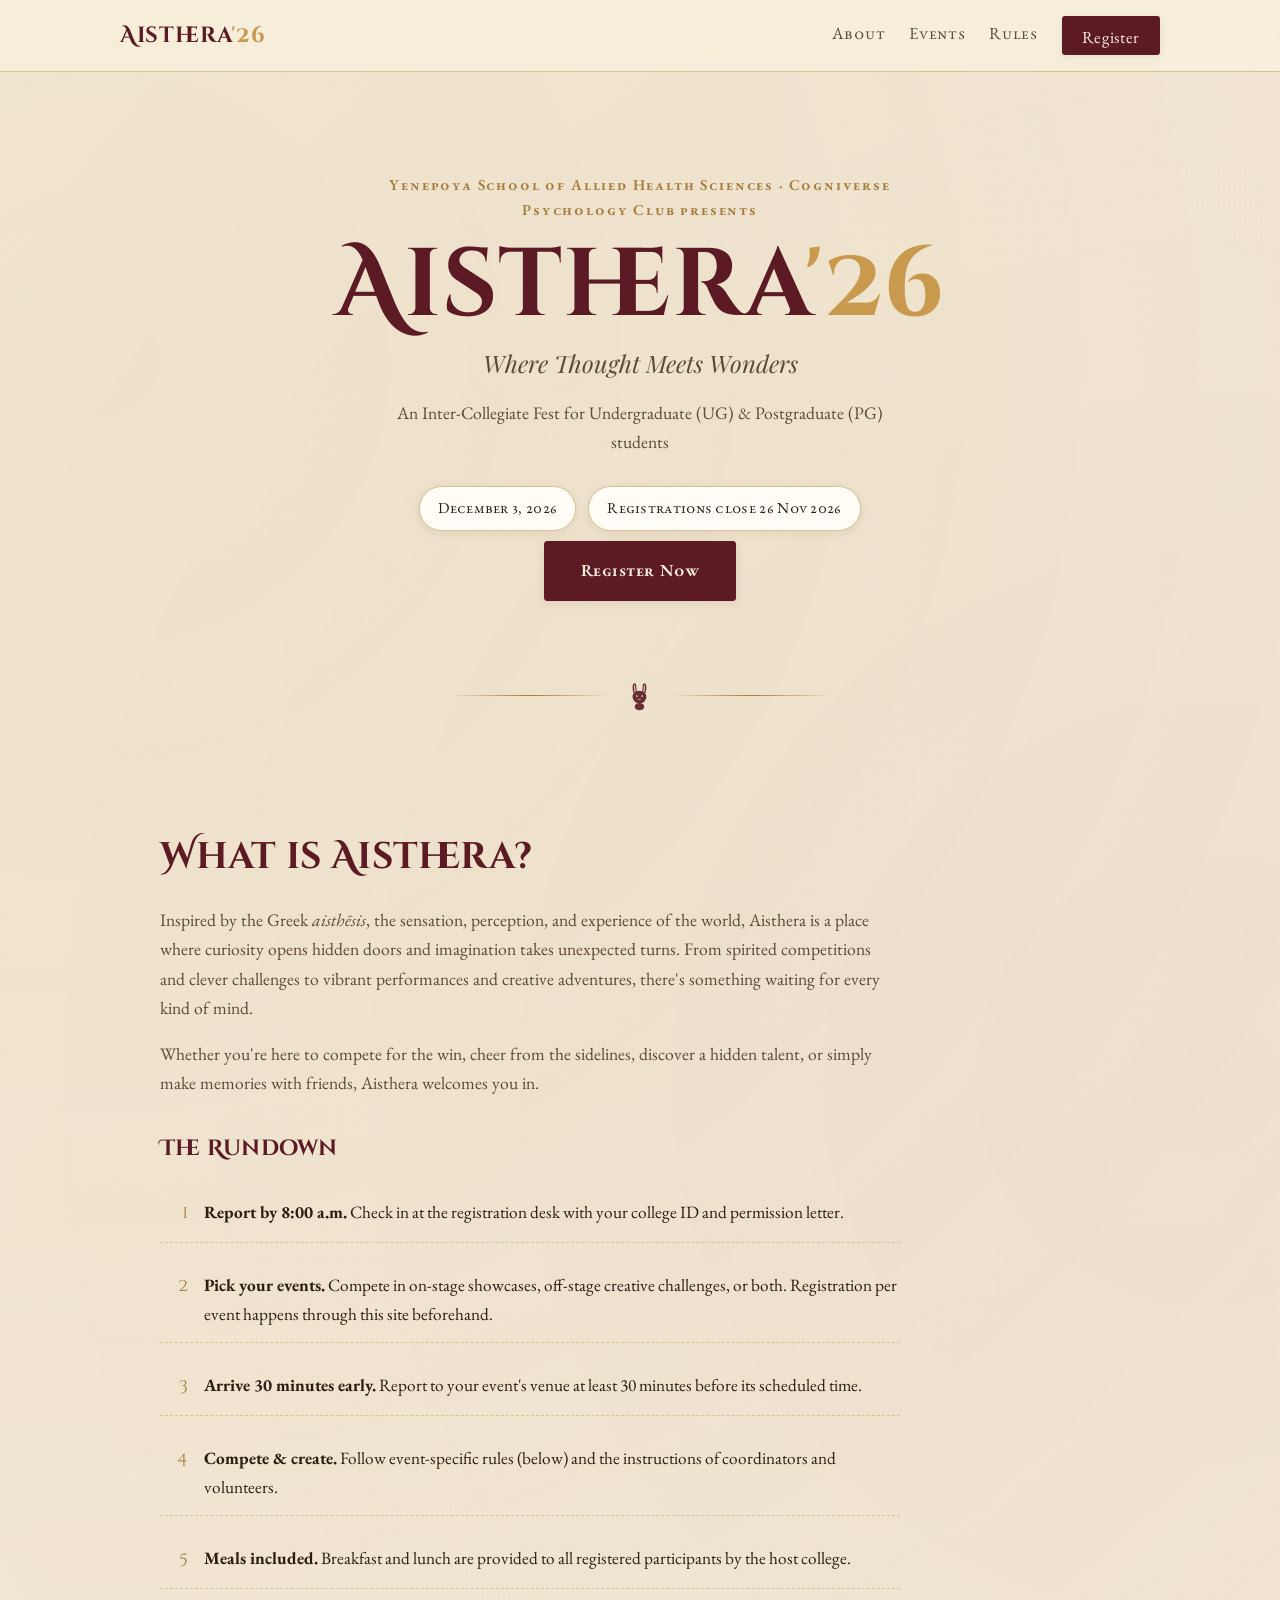
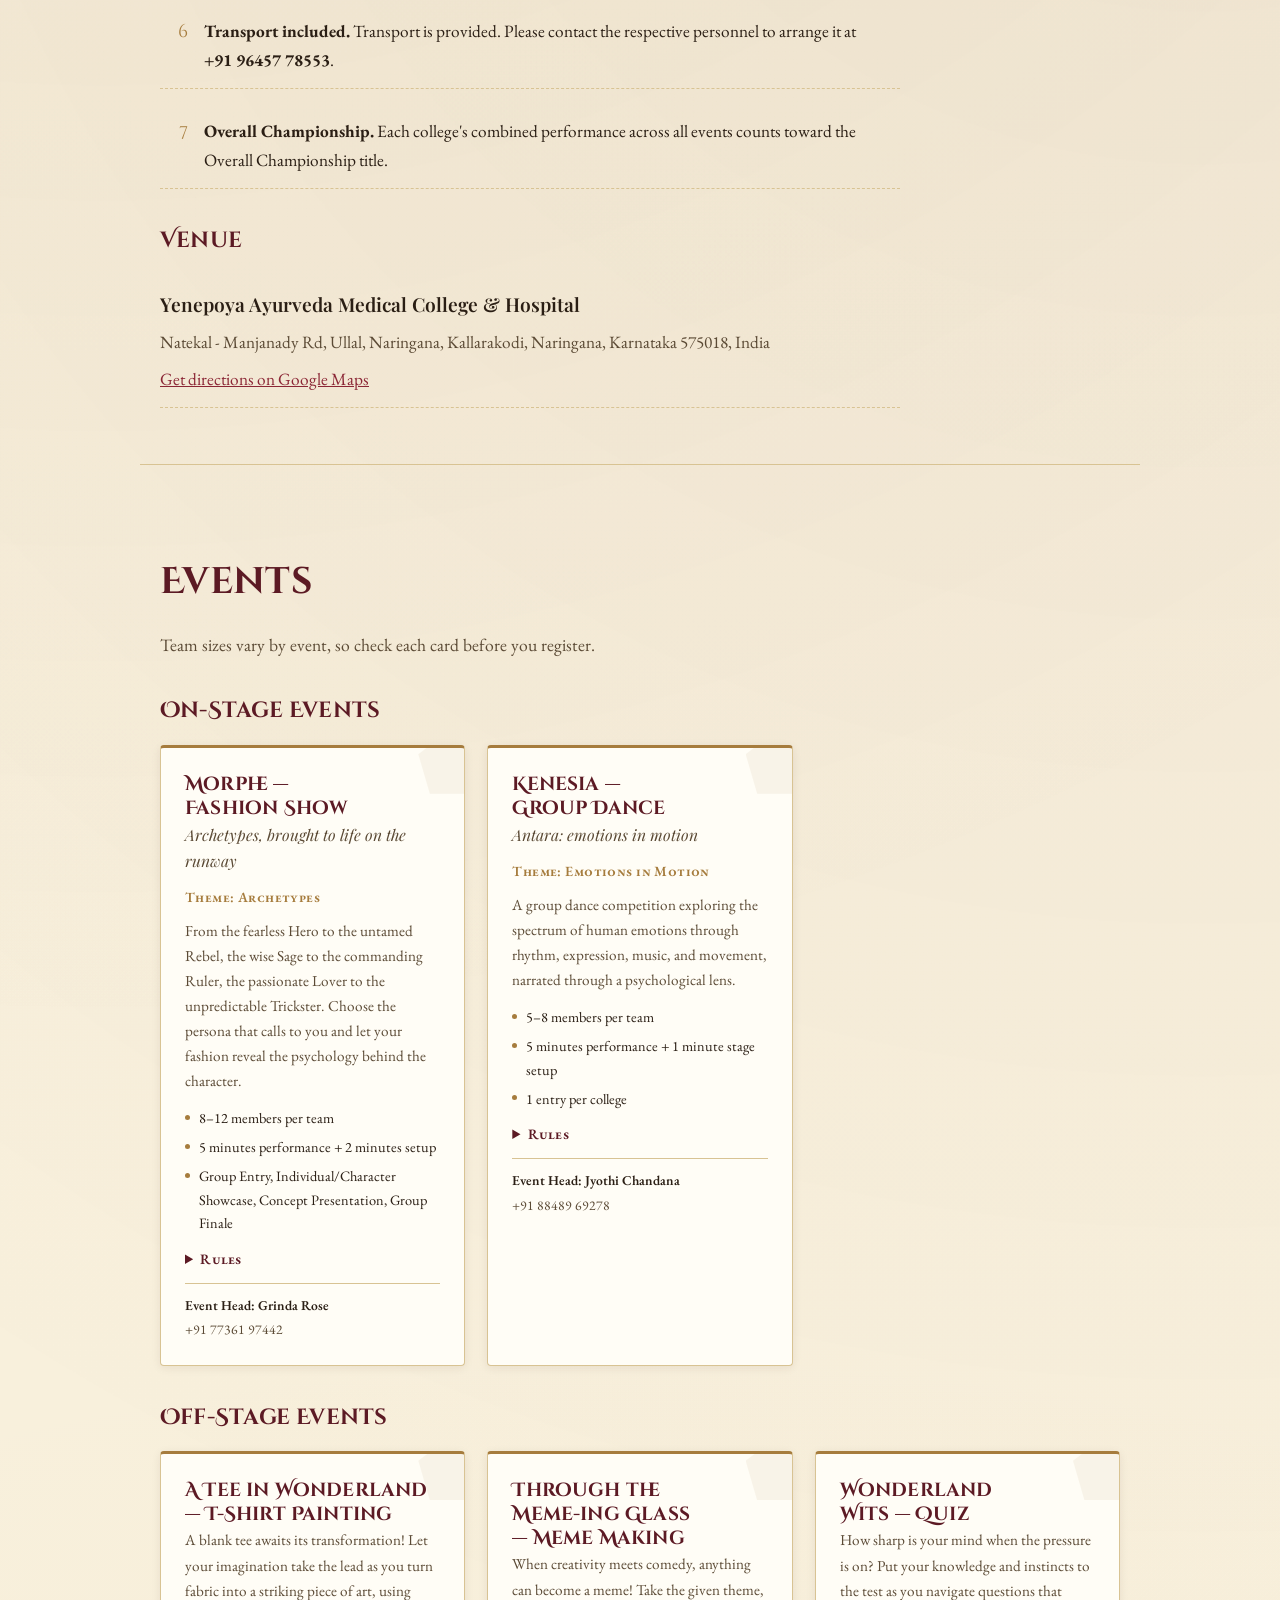
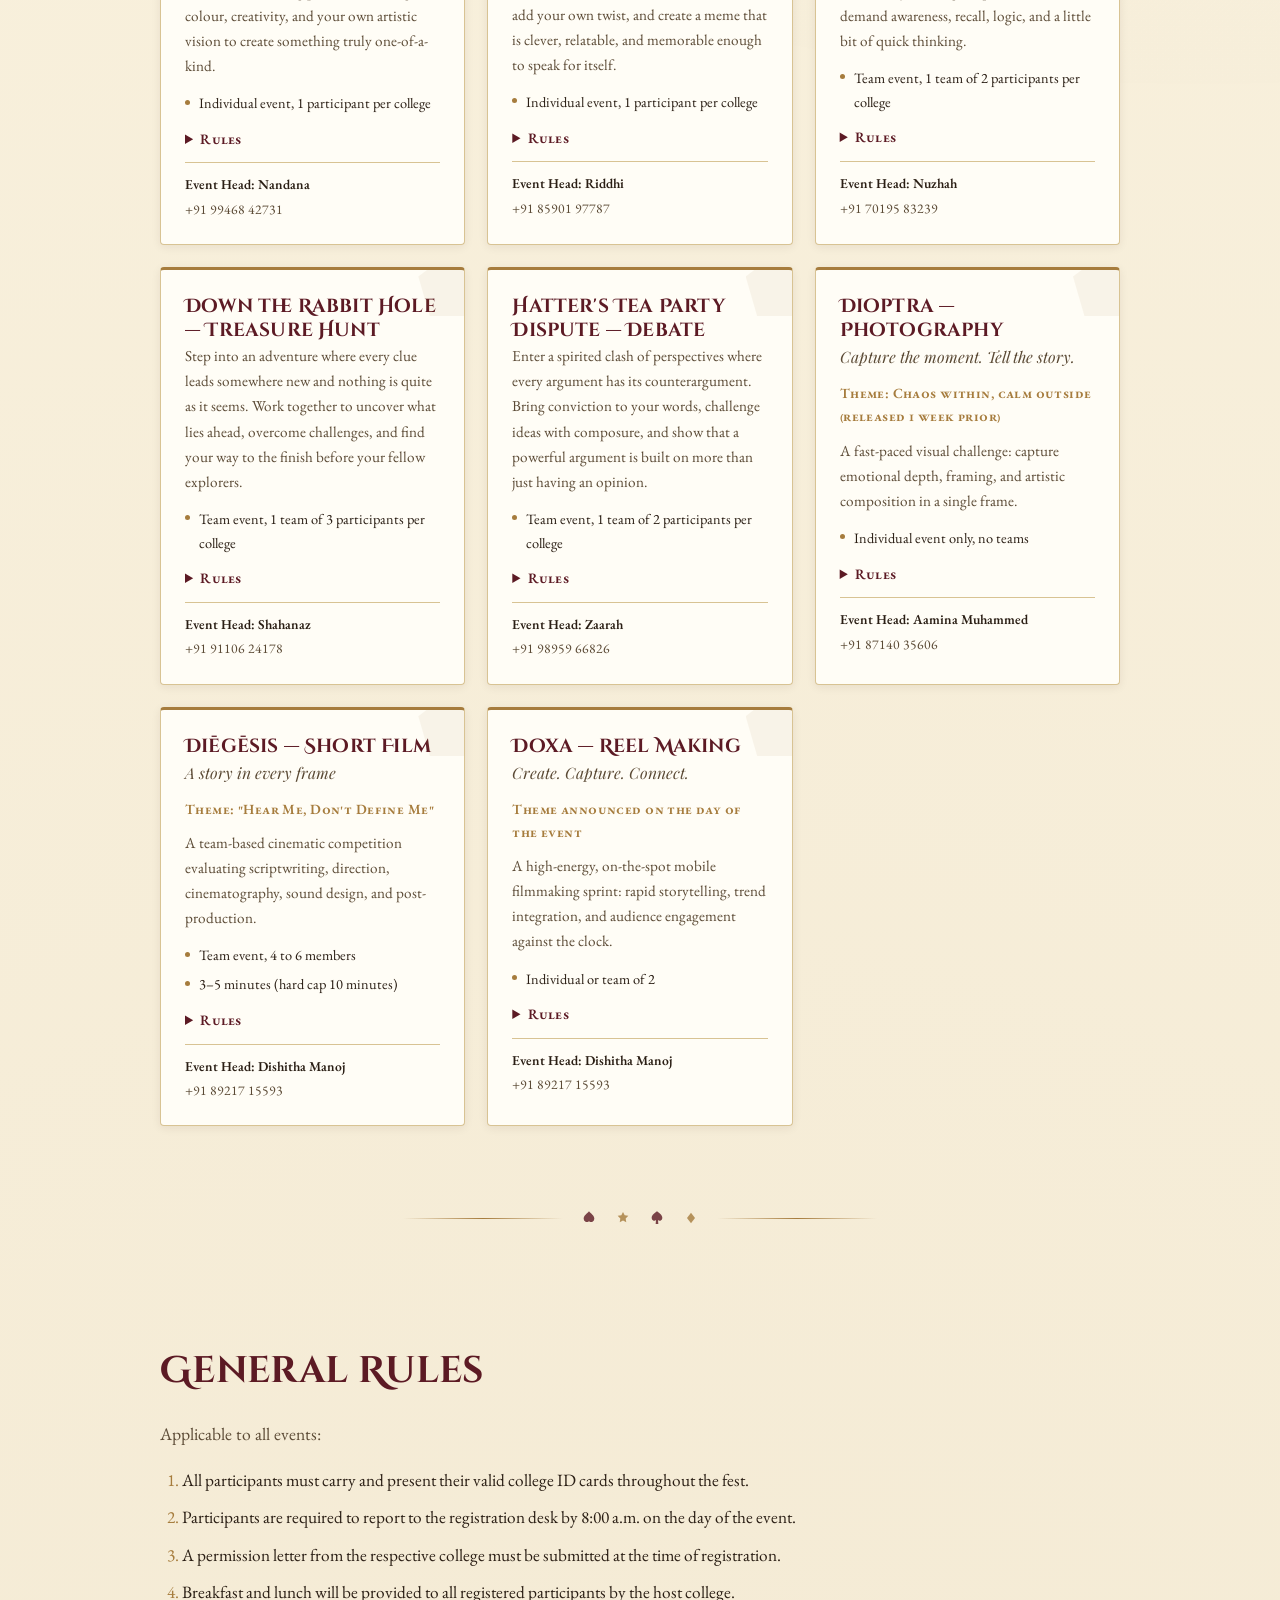
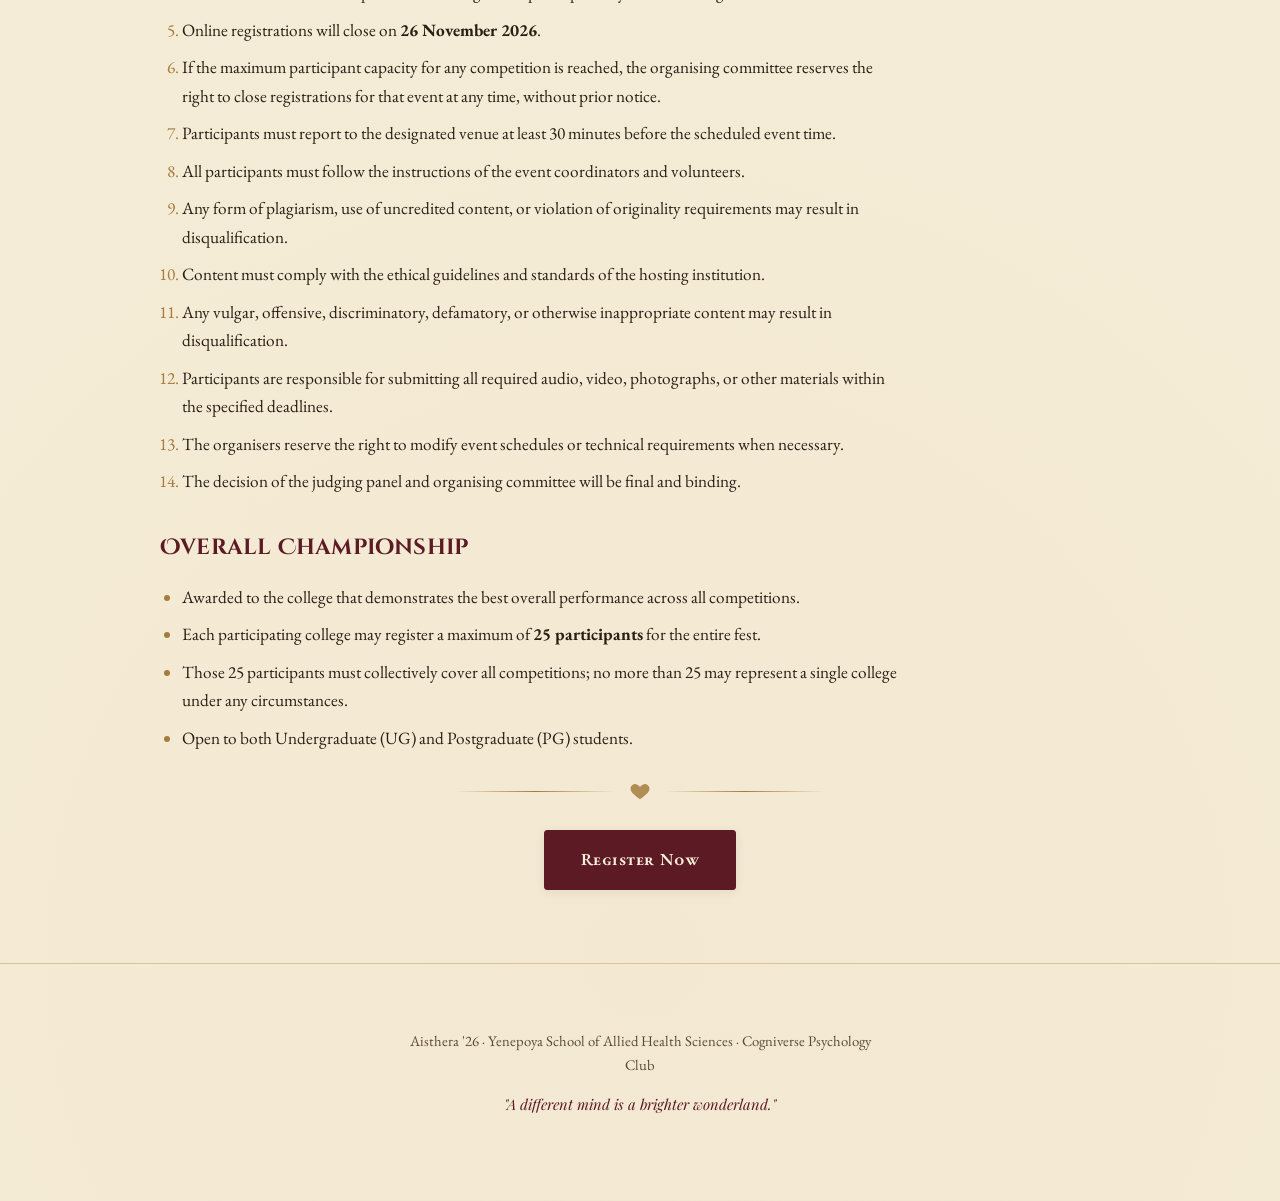
==== index.html @ a9cc46a1 "add venue section" ====
<!DOCTYPE html>
<html lang="en">
<head>
<meta charset="UTF-8" />
<meta name="viewport" content="width=device-width, initial-scale=1.0" />
<title>Aisthera '26 — Fest Guide</title>
<meta name="description" content="Aisthera '26 — Where Thought Meets Wonders. Inter-Collegiate Fest by Yenepoya School of Allied Health Sciences." />
<link rel="preconnect" href="https://fonts.googleapis.com">
<link rel="preconnect" href="https://fonts.gstatic.com" crossorigin>
<link href="https://fonts.googleapis.com/css2?family=Cinzel+Decorative:wght@700;900&family=Playfair+Display:ital,wght@0,600;1,500&family=EB+Garamond:ital,wght@0,400;0,500;0,600;1,400&display=swap" rel="stylesheet">
<link rel="stylesheet" href="style.css" />
</head>
<body>

<header class="site-header">
  <nav class="nav">
    <a class="brand" href="#top">Aisthera<span class="accent">'26</span></a>
    <div class="nav-links">
      <a href="#about">About</a>
      <a href="#events">Events</a>
      <a href="#rules">Rules</a>
      <a href="register.html" class="nav-cta">Register</a>
    </div>
  </nav>
</header>

<main id="top">

  <!-- HERO -->
  <section class="hero">
    <p class="eyebrow">Yenepoya School of Allied Health Sciences · Cogniverse Psychology Club presents</p>
    <h1>Aisthera<span class="accent">'26</span></h1>
    <p class="tagline">Where Thought Meets Wonders</p>
    <p class="hero-sub">An Inter-Collegiate Fest for Undergraduate (UG) &amp; Postgraduate (PG) students</p>
    <div class="hero-meta">
      <div class="meta-pill">December 3, 2026</div>
      <div class="meta-pill">Registrations close 26 Nov 2026</div>
    </div>
    <a href="register.html" class="btn btn-primary">Register Now</a>
  </section>

  <div class="ornament" aria-hidden="true">
    <svg class="rabbit-mark" viewBox="0 0 64 64" fill="none" xmlns="http://www.w3.org/2000/svg">
      <g fill="currentColor">
        <path d="M22 8c-2.5 0-4 3-4 8 0 4 1 9 3 13l2-1c-1.5-4-2-8-2-11 0-4 .5-6 1-6s1 2 1 6c0 4 1 8 2.5 11.5l2-1C26 24 25 19 25 15c0-5-1-7-3-7z"/>
        <path d="M40 8c2.5 0 4 3 4 8 0 4-1 9-3 13l-2-1c1.5-4 2-8 2-11 0-4-.5-6-1-6s-1 2-1 6c0 4-1 8-2.5 11.5l-2-1C36 24 37 19 37 15c0-5 1-7 3-7z"/>
        <ellipse cx="31" cy="34" rx="13" ry="12"/>
        <ellipse cx="31" cy="52" rx="9" ry="7"/>
        <circle cx="26" cy="32" r="1.6" fill="var(--parchment)"/>
        <circle cx="36" cy="32" r="1.6" fill="var(--parchment)"/>
        <path d="M28 38c1 1 4 1 5 0" stroke="var(--parchment)" stroke-width="1.2" fill="none" stroke-linecap="round"/>
      </g>
    </svg>
  </div>

  <!-- ABOUT / WALKTHROUGH -->
  <section id="about" class="section">
    <h2 class="section-title">What is Aisthera?</h2>
    <p class="lead">
      Inspired by the Greek <em>aisthēsis</em>, the sensation, perception, and experience of the world,
      Aisthera is a place where curiosity opens hidden doors and imagination takes unexpected turns.
      From spirited competitions and clever challenges to vibrant performances and creative adventures,
      there's something waiting for every kind of mind.
    </p>
    <p class="lead">
      Whether you're here to compete for the win, cheer from the sidelines, discover a hidden talent, or
      simply make memories with friends, Aisthera welcomes you in.
    </p>

    <h3 class="sub-title">The Rundown</h3>
    <ol class="rundown">
      <li><span><strong>Report by 8:00 a.m.</strong> Check in at the registration desk with your college ID and permission letter.</span></li>
      <li><span><strong>Pick your events.</strong> Compete in on-stage showcases, off-stage creative challenges, or both. Registration per event happens through this site beforehand.</span></li>
      <li><span><strong>Arrive 30 minutes early.</strong> Report to your event's venue at least 30 minutes before its scheduled time.</span></li>
      <li><span><strong>Compete &amp; create.</strong> Follow event-specific rules (below) and the instructions of coordinators and volunteers.</span></li>
      <li><span><strong>Meals included.</strong> Breakfast and lunch are provided to all registered participants by the host college.</span></li>
      <li><span><strong>Transport included.</strong> Transport is provided. Please contact the respective personnel to arrange it at <strong style="white-space: nowrap;">+91 96457 78553</strong>.</span></li>
      <li><span><strong>Overall Championship.</strong> Each college's combined performance across all events counts toward the Overall Championship title.</span></li>
    </ol>

    <h3 class="sub-title">Venue</h3>
    <div class="venue">
      <p class="venue-name">Yenepoya Ayurveda Medical College &amp; Hospital</p>
      <p class="venue-address">Natekal - Manjanady Rd, Ullal, Naringana, Kallarakodi, Naringana, Karnataka 575018, India</p>
      <p class="venue-link"><a href="https://www.google.com/maps/dir//Yenepoya+Ayurveda+Medical+College+%26+Hospital,+Yenepoya+Ayush+Campus,+Natekal+-+Manjanady+Rd,+Ullal,+Naringana,+Kallarakodi,+Naringana,+Karnataka+575018,+India/@25.249595,55.59127,4105m/data=!3m2!1e3!4b1!4m8!4m7!1m0!1m5!1m1!1s0x3ba35f41e46a16d7:0x9a3004b4171663a3!2m2!1d74.9046893!2d12.7776095?entry=ttu&amp;g_ep=EgoyMDI2MTEwMy4wIKXMDSoASAFQAw%3D%3D" target="_blank" rel="noopener">Get directions on Google Maps</a></p>
    </div>
  </section>

  <!-- EVENTS -->
  <section id="events" class="section">
    <h2 class="section-title">Events</h2>
    <p class="lead">Team sizes vary by event, so check each card before you register.</p>

    <h3 class="sub-title">On-Stage Events</h3>
    <div class="event-grid">

      <article class="event-card">
        <h4>Morphe — Fashion Show</h4>
        <p class="event-subtitle">Archetypes, brought to life on the runway</p>
        <p class="event-theme">Theme: Archetypes</p>
        <p class="event-desc">From the fearless Hero to the untamed Rebel, the wise Sage to the commanding Ruler, the passionate Lover to the unpredictable Trickster. Choose the persona that calls to you and let your fashion reveal the psychology behind the character.</p>
        <ul class="event-facts">
          <li>8–12 members per team</li>
          <li>5 minutes performance + 2 minutes setup</li>
          <li>Group Entry, Individual/Character Showcase, Concept Presentation, Group Finale</li>
        </ul>
        <details class="event-rules">
          <summary>Rules</summary>
          <ul>
            <li>Presentation must be based on the theme "Archetypes": psychology, mythology, literature, culture, history, or original ideas.</li>
            <li>The archetype must be clearly portrayed through outfits, makeup, expressions, movements, music, and storytelling; simply wearing an outfit may reduce marks.</li>
            <li>Each team: 8–12 participants; a participant may join only one team.</li>
            <li>Final audio track must be submitted beforehand.</li>
          </ul>
        </details>
        <p class="event-contact">
          <span class="head-name">Event Head: Grinda Rose</span>
          <span class="head-phone">+91 77361 97442</span>
        </p>
      </article>

      <article class="event-card">
        <h4>Kenesia — Group Dance</h4>
        <p class="event-subtitle">Antara: emotions in motion</p>
        <p class="event-theme">Theme: Emotions in Motion</p>
        <p class="event-desc">A group dance competition exploring the spectrum of human emotions through rhythm, expression, music, and movement, narrated through a psychological lens.</p>
        <ul class="event-facts">
          <li>5–8 members per team</li>
          <li>5 minutes performance + 1 minute stage setup</li>
          <li>1 entry per college</li>
        </ul>
        <details class="event-rules">
          <summary>Rules</summary>
          <ul>
            <li>Each college may register only 1 entry.</li>
            <li>Submit the form to the event in-charge a day prior.</li>
            <li>Props allowed; sharp objects, liquids, or derogatory acts are not.</li>
            <li>Obscene/vulgar/offensive music or lyrics is prohibited; indecent exposure or gestures lead to disqualification.</li>
            <li>Backdrops allowed; pre-recorded audio submitted with the form.</li>
            <li>Judged on: theme clarity, team coordination, choreography &amp; creativity, stage presence &amp; formation, costume &amp; visual presentation, overall impact.</li>
            <li>Judges' decision is final; no appeals entertained.</li>
          </ul>
        </details>
        <p class="event-contact">
          <span class="head-name">Event Head: Jyothi Chandana</span>
          <span class="head-phone">+91 88489 69278</span>
        </p>
      </article>

    </div>

    <h3 class="sub-title">Off-Stage Events</h3>
    <div class="event-grid">

      <article class="event-card">
        <h4>A Tee in Wonderland — T-Shirt Painting</h4>
        <p class="event-desc">A blank tee awaits its transformation! Let your imagination take the lead as you turn fabric into a striking piece of art, using colour, creativity, and your own artistic vision to create something truly one-of-a-kind.</p>
        <ul class="event-facts">
          <li>Individual event, 1 participant per college</li>
        </ul>
        <details class="event-rules">
          <summary>Rules</summary>
          <ul>
            <li>The T-shirt will be provided by the host institution.</li>
            <li>Participants must bring their own painting materials: paints, brushes, palettes, water containers, and other supplies.</li>
            <li>The artwork must be original and created by the participant.</li>
            <li>Plagiarised or directly copied designs may result in disqualification.</li>
            <li>Pre-printed designs, stencils, and ready-made artwork are not permitted.</li>
            <li>The decision of the judges and event organisers shall be final and binding.</li>
          </ul>
        </details>
        <p class="event-contact">
          <span class="head-name">Event Head: Nandana</span>
          <span class="head-phone">+91 99468 42731</span>
        </p>
      </article>

      <article class="event-card">
        <h4>Through the Meme-ing Glass — Meme Making</h4>
        <p class="event-desc">When creativity meets comedy, anything can become a meme! Take the given theme, add your own twist, and create a meme that is clever, relatable, and memorable enough to speak for itself.</p>
        <ul class="event-facts">
          <li>Individual event, 1 participant per college</li>
        </ul>
        <details class="event-rules">
          <summary>Rules</summary>
          <ul>
            <li>Theme announced two days prior to the fest.</li>
            <li>Participants must create and submit their meme on the same day.</li>
            <li>The meme must clearly relate to the given theme, and must be original.</li>
            <li>Permitted digital editing/design applications may be used.</li>
            <li>AI tools or AI-generated content are strictly prohibited; AI detection tools will verify originality.</li>
            <li>Copied or substantially reproduced memes are not allowed.</li>
            <li>Offensive, discriminatory, or inappropriate content is prohibited.</li>
            <li>Submit in JPG or PNG format.</li>
            <li>The decision of the judges and event organisers shall be final and binding.</li>
          </ul>
        </details>
        <p class="event-contact">
          <span class="head-name">Event Head: Riddhi</span>
          <span class="head-phone">+91 85901 97787</span>
        </p>
      </article>

      <article class="event-card">
        <h4>Wonderland Wits — Quiz</h4>
        <p class="event-desc">How sharp is your mind when the pressure is on? Put your knowledge and instincts to the test as you navigate questions that demand awareness, recall, logic, and a little bit of quick thinking.</p>
        <ul class="event-facts">
          <li>Team event, 1 team of 2 participants per college</li>
        </ul>
        <details class="event-rules">
          <summary>Rules</summary>
          <ul>
            <li>Mobile phones, smartwatches, and external devices are strictly prohibited.</li>
            <li>Any form of misconduct may lead to immediate disqualification.</li>
            <li>Participants must follow the instructions given by the organisers throughout the competition.</li>
            <li>The decision of the judges and event organisers shall be final and binding.</li>
          </ul>
        </details>
        <p class="event-contact">
          <span class="head-name">Event Head: Nuzhah</span>
          <span class="head-phone">+91 70195 83239</span>
        </p>
      </article>

      <article class="event-card">
        <h4>Down the Rabbit Hole — Treasure Hunt</h4>
        <p class="event-desc">Step into an adventure where every clue leads somewhere new and nothing is quite as it seems. Work together to uncover what lies ahead, overcome challenges, and find your way to the finish before your fellow explorers.</p>
        <ul class="event-facts">
          <li>Team event, 1 team of 3 participants per college</li>
        </ul>
        <details class="event-rules">
          <summary>Rules</summary>
          <ul>
            <li>All three team members must remain together throughout the event.</li>
            <li>Teams must follow the instructions provided by the organisers.</li>
            <li>Teams must not tamper with, hide, exchange, or damage materials assigned to other teams.</li>
            <li>Mobile phones, internet searches, AI tools, external websites, or outside assistance are prohibited unless specifically permitted by the organisers.</li>
            <li>Participants must follow all safety instructions given by the organisers.</li>
            <li>The organisers' decision regarding the event and any applicable penalties will be final.</li>
          </ul>
        </details>
        <p class="event-contact">
          <span class="head-name">Event Head: Shahanaz</span>
          <span class="head-phone">+91 91106 24178</span>
        </p>
      </article>

      <article class="event-card">
        <h4>Hatter's Tea Party Dispute — Debate</h4>
        <p class="event-desc">Enter a spirited clash of perspectives where every argument has its counterargument. Bring conviction to your words, challenge ideas with composure, and show that a powerful argument is built on more than just having an opinion.</p>
        <ul class="event-facts">
          <li>Team event, 1 team of 2 participants per college</li>
        </ul>
        <details class="event-rules">
          <summary>Rules</summary>
          <ul>
            <li>Participants must maintain proper decorum and discipline throughout the event.</li>
            <li>Foul, offensive, or rude language is not permitted.</li>
            <li>Participants must state factual information and follow the allotted speaking time.</li>
            <li>Participants must not interrupt other speakers.</li>
            <li>The decision of the judges and event organisers shall be final and binding.</li>
          </ul>
        </details>
        <p class="event-contact">
          <span class="head-name">Event Head: Zaarah</span>
          <span class="head-phone">+91 98959 66826</span>
        </p>
      </article>

      <article class="event-card">
        <h4>Dioptra — Photography</h4>
        <p class="event-subtitle">Capture the moment. Tell the story.</p>
        <p class="event-theme">Theme: Chaos within, calm outside (released 1 week prior)</p>
        <p class="event-desc">A fast-paced visual challenge: capture emotional depth, framing, and artistic composition in a single frame.</p>
        <ul class="event-facts">
          <li>Individual event only, no teams</li>
        </ul>
        <details class="event-rules">
          <summary>Rules</summary>
          <ul>
            <li>Strictly individual; no team or group submissions.</li>
            <li>Submissions must be JPEG/JPG, high minimum resolution.</li>
            <li>DSLR/mirrorless or smartphone allowed; drones and detached mobile lenses are strictly prohibited.</li>
            <li>Only basic enhancements (brightness, contrast, minor color grading) permitted; heavy manipulation, cloning, filter layers, borders, or AI-generated elements cause immediate disqualification.</li>
            <li>Content must align with the institution's ethical code: no vulgarity, religious bias, political targeting, or unauthorized public photography.</li>
            <li>No watermarks, logos, or identifying information on the image.</li>
          </ul>
        </details>
        <p class="event-contact">
          <span class="head-name">Event Head: Aamina Muhammed</span>
          <span class="head-phone">+91 87140 35606</span>
        </p>
      </article>

      <article class="event-card">
        <h4>Diēgēsis — Short Film</h4>
        <p class="event-subtitle">A story in every frame</p>
        <p class="event-theme">Theme: "Hear Me, Don't Define Me"</p>
        <p class="event-desc">A team-based cinematic competition evaluating scriptwriting, direction, cinematography, sound design, and post-production.</p>
        <ul class="event-facts">
          <li>Team event, 4 to 6 members</li>
          <li>3–5 minutes (hard cap 10 minutes)</li>
        </ul>
        <details class="event-rules">
          <summary>Rules</summary>
          <ul>
            <li>Script, cinematography, and editing must be completely original; copyrighted stock footage or uncredited clips result in immediate disqualification.</li>
            <li>Runtime: 3–5 minutes (strict cap of 10 minutes).</li>
            <li>Deliver in MP4 or MOV format.</li>
            <li>Horizontal cinematic format (16:9), minimum 1080p.</li>
            <li>Regional-language films require English subtitles.</li>
            <li>Smartphones, DSLRs, or mirrorless setups allowed.</li>
            <li>Must align with the hosting institution's ethical codes: no vulgarity, political targeting, defamation, or controversial religious themes.</li>
          </ul>
        </details>
        <p class="event-contact">
          <span class="head-name">Event Head: Dishitha Manoj</span>
          <span class="head-phone">+91 89217 15593</span>
        </p>
      </article>

      <article class="event-card">
        <h4>Doxa — Reel Making</h4>
        <p class="event-subtitle">Create. Capture. Connect.</p>
        <p class="event-theme">Theme announced on the day of the event</p>
        <p class="event-desc">A high-energy, on-the-spot mobile filmmaking sprint: rapid storytelling, trend integration, and audience engagement against the clock.</p>
        <ul class="event-facts">
          <li>Individual or team of 2</li>
        </ul>
        <details class="event-rules">
          <summary>Rules</summary>
          <ul>
            <li>Open to individuals or teams of 2.</li>
            <li>Video length: 30–90 seconds max.</li>
            <li>Submit in MP4 format, vertical (9:16 aspect ratio).</li>
            <li>Must be created and edited within the designated time limit and campus boundaries set by organisers.</li>
            <li>No vulgarity, religious focus, or controversial content.</li>
            <li>All footage and editing must be original; plagiarism or uncredited pre-existing clips result in immediate disqualification.</li>
          </ul>
        </details>
        <p class="event-contact">
          <span class="head-name">Event Head: Dishitha Manoj</span>
          <span class="head-phone">+91 89217 15593</span>
        </p>
      </article>

    </div>
  </section>

  <div class="ornament suits" aria-hidden="true">
    <svg viewBox="0 0 24 24" fill="currentColor"><path d="M12 2c-3 4-8 6-8 11a5 5 0 0 0 8 4 5 5 0 0 0 8-4c0-5-5-7-8-11z"/></svg>
    <svg viewBox="0 0 24 24" fill="currentColor"><path d="M12 3l2.5 5 5.5.8-4 3.9.9 5.5-4.9-2.6-4.9 2.6.9-5.5-4-3.9 5.5-.8z"/></svg>
    <svg viewBox="0 0 24 24" fill="currentColor"><path d="M12 2c4 3 8 5.5 8 10a4 4 0 0 1-6.5 3.1L14 21h-4l.5-5.9A4 4 0 0 1 4 12c0-4.5 4-7 8-10z"/></svg>
    <svg viewBox="0 0 24 24" fill="currentColor"><path d="M12 4l6 8-6 8-6-8z"/></svg>
  </div>

  <!-- GENERAL RULES -->
  <section id="rules" class="section">
    <h2 class="section-title">General Rules</h2>
    <p class="lead">Applicable to all events:</p>
    <ol class="rules-list">
      <li>All participants must carry and present their valid college ID cards throughout the fest.</li>
      <li>Participants are required to report to the registration desk by 8:00 a.m. on the day of the event.</li>
      <li>A permission letter from the respective college must be submitted at the time of registration.</li>
      <li>Breakfast and lunch will be provided to all registered participants by the host college.</li>
      <li>Online registrations will close on <strong>26 November 2026</strong>.</li>
      <li>If the maximum participant capacity for any competition is reached, the organising committee reserves the right to close registrations for that event at any time, without prior notice.</li>
      <li>Participants must report to the designated venue at least 30 minutes before the scheduled event time.</li>
      <li>All participants must follow the instructions of the event coordinators and volunteers.</li>
      <li>Any form of plagiarism, use of uncredited content, or violation of originality requirements may result in disqualification.</li>
      <li>Content must comply with the ethical guidelines and standards of the hosting institution.</li>
      <li>Any vulgar, offensive, discriminatory, defamatory, or otherwise inappropriate content may result in disqualification.</li>
      <li>Participants are responsible for submitting all required audio, video, photographs, or other materials within the specified deadlines.</li>
      <li>The organisers reserve the right to modify event schedules or technical requirements when necessary.</li>
      <li>The decision of the judging panel and organising committee will be final and binding.</li>
    </ol>

    <h3 class="sub-title">Overall Championship</h3>
    <ul class="rules-list">
      <li>Awarded to the college that demonstrates the best overall performance across all competitions.</li>
      <li>Each participating college may register a maximum of <strong>25 participants</strong> for the entire fest.</li>
      <li>Those 25 participants must collectively cover all competitions; no more than 25 may represent a single college under any circumstances.</li>
      <li>Open to both Undergraduate (UG) and Postgraduate (PG) students.</li>
    </ul>

    <div class="ornament" aria-hidden="true">
      <svg viewBox="0 0 24 24" fill="currentColor"><path d="M12 21s-6.7-4.35-9.4-8.4C.8 9.7 1.6 6 4.7 4.8 7 3.9 9.3 4.9 12 7.6c2.7-2.7 5-3.7 7.3-2.8 3.1 1.2 3.9 4.9 2.1 7.8C18.7 16.65 12 21 12 21z"/></svg>
    </div>

    <p style="text-align:center;">
      <a href="register.html" class="btn btn-primary">Register Now</a>
    </p>
  </section>

</main>

<footer class="site-footer">
  <p>Aisthera '26 · Yenepoya School of Allied Health Sciences · Cogniverse Psychology Club</p>
  <p class="footer-quote">"A different mind is a brighter wonderland."</p>
</footer>

</body>
</html>
---- style.css ----
/* ============================================
   AISTHERA '26 — Wonderland design tokens
   ============================================ */
:root {
  --parchment: #f8f0dc;
  --parchment-deep: #efe2bd;
  --parchment-line: #d8c393;
  --ink: #2a1e14;
  --ink-soft: #5b4a35;
  --maroon: #5c1a24;
  --maroon-bright: #8b2635;
  --gold: #a67c3d;
  --gold-bright: #c99a4e;
  --card-bg: #fffdf6;
  --shadow: 0 6px 24px rgba(46, 22, 12, 0.14);
  --shadow-soft: 0 2px 10px rgba(46, 22, 12, 0.08);
  color-scheme: light;
}

@media (prefers-color-scheme: dark) {
  :root:not([data-theme="light"]) {
    --parchment: #191008;
    --parchment-deep: #120c07;
    --parchment-line: #4a3620;
    --ink: #ecdfc7;
    --ink-soft: #b8a480;
    --maroon: #d68d97;
    --maroon-bright: #e8a3ac;
    --gold: #c99a4e;
    --gold-bright: #e0b569;
    --card-bg: #241a10;
    --shadow: 0 6px 24px rgba(0, 0, 0, 0.5);
    --shadow-soft: 0 2px 10px rgba(0, 0, 0, 0.35);
    color-scheme: dark;
  }
}
:root[data-theme="dark"] {
  --parchment: #191008;
  --parchment-deep: #120c07;
  --parchment-line: #4a3620;
  --ink: #ecdfc7;
  --ink-soft: #b8a480;
  --maroon: #d68d97;
  --maroon-bright: #e8a3ac;
  --gold: #c99a4e;
  --gold-bright: #e0b569;
  --card-bg: #241a10;
  --shadow: 0 6px 24px rgba(0, 0, 0, 0.5);
  --shadow-soft: 0 2px 10px rgba(0, 0, 0, 0.35);
  color-scheme: dark;
}

* { box-sizing: border-box; }

html, body {
  margin: 0;
  background: var(--parchment);
  width: 100%;
  overflow-x: hidden;
}

body {
  color: var(--ink);
  font-family: 'EB Garamond', Georgia, 'Times New Roman', serif;
  font-size: 1.08rem;
  line-height: 1.65;
  background-image:
    radial-gradient(circle at 8% 6%, rgba(166, 124, 61, 0.08), transparent 40%),
    radial-gradient(circle at 94% 18%, rgba(92, 26, 36, 0.06), transparent 45%),
    radial-gradient(circle at 50% 96%, rgba(166, 124, 61, 0.06), transparent 50%);
  display: flex;
  flex-direction: column;
  align-items: stretch;
}

main {
  width: 100%;
}

h1, h2, h3, h4, h5, .brand, .display {
  font-family: 'Cinzel Decorative', 'Playfair Display', Georgia, serif;
  font-weight: 700;
  text-wrap: balance;
  color: var(--maroon);
  letter-spacing: 0.01em;
}

a { color: var(--maroon-bright); }
a:focus-visible, button:focus-visible, input:focus-visible, select:focus-visible {
  outline: 2px solid var(--gold-bright);
  outline-offset: 2px;
}

/* Constrain line length only for centered prose blocks (hero, section
   leads, footer); a bare max-width with no margin:auto shrinks a <p> to
   that width but leaves it pinned to the left edge instead of centering,
   which was the site-wide "everything is stuck on the left" bug. */
.hero p,
.register-hero p,
.site-footer p {
  max-width: 66ch;
  margin-inline: auto;
}
.lead {
  max-width: 66ch;
}

/* ---------- ornamental divider (replaces emoji separators) ---------- */
.ornament {
  display: flex;
  align-items: center;
  justify-content: center;
  gap: 14px;
  margin: 28px 0;
  color: var(--gold);
  user-select: none;
}
.ornament::before,
.ornament::after {
  content: "";
  height: 1px;
  flex: 1;
  max-width: 160px;
  background: linear-gradient(90deg, transparent, var(--gold), transparent);
}
.ornament svg { width: 22px; height: 22px; opacity: 0.85; flex-shrink: 0; }
.ornament .rabbit-mark { width: 34px; height: 34px; color: var(--maroon); opacity: 0.9; }
.ornament.suits { gap: 18px; }
.ornament.suits svg { width: 16px; height: 16px; color: var(--maroon); opacity: 0.8; }
.ornament.suits svg:nth-child(2n) { color: var(--gold); }

/* ---------- header / nav ---------- */
.site-header {
  position: sticky;
  top: env(safe-area-inset-top, 0px);
  z-index: 20;
  background: color-mix(in srgb, var(--parchment) 88%, transparent);
  backdrop-filter: blur(10px);
  border-bottom: 1px solid var(--parchment-line);
}
.nav {
  max-width: 1080px;
  margin: 0 auto;
  padding: 16px 20px;
  display: flex;
  align-items: center;
  justify-content: space-between;
  gap: 16px;
  flex-wrap: wrap;
}
.brand {
  font-size: 1.4rem;
  text-decoration: none;
  color: var(--maroon);
  letter-spacing: 0.03em;
}
.brand .accent { color: var(--gold-bright); }
.nav-links {
  display: flex;
  gap: 24px;
  align-items: center;
  flex-wrap: wrap;
}
.nav-links a {
  text-decoration: none;
  color: var(--ink-soft);
  font-family: 'EB Garamond', serif;
  font-size: 1.05rem;
  font-variant: small-caps;
  letter-spacing: 0.04em;
  border-bottom: 1px solid transparent;
  padding-bottom: 2px;
}
.nav-links a:hover, .nav-links a.active { color: var(--maroon); border-color: var(--gold); }
.nav-cta {
  background: var(--maroon);
  color: var(--parchment) !important;
  padding: 8px 20px;
  border-radius: 3px;
  font-variant: normal !important;
  box-shadow: var(--shadow-soft);
}
.nav-cta:hover { background: var(--maroon-bright); }

/* ---------- hero ---------- */
.hero {
  text-align: center;
  padding: 86px 20px 50px;
  max-width: 820px;
  margin: 0 auto;
}
.eyebrow {
  font-variant: small-caps;
  letter-spacing: 0.12em;
  font-size: 0.95rem;
  color: var(--gold);
  font-weight: 600;
}
.hero h1 {
  font-size: clamp(3.2rem, 11vw, 6rem);
  margin: 14px 0 0;
  line-height: 1;
}
.hero h1 .accent { color: var(--gold-bright); }
.tagline {
  font-family: 'Playfair Display', serif;
  font-style: italic;
  font-size: 1.5rem;
  color: var(--ink-soft);
  margin: 10px 0 0;
}
.hero-sub {
  margin-top: 14px;
  color: var(--ink-soft);
  font-size: 1.1rem;
}
.hero-meta {
  display: flex;
  flex-wrap: wrap;
  gap: 12px;
  justify-content: center;
  margin: 30px 0 10px;
}
.meta-pill {
  background: var(--card-bg);
  border: 1px solid var(--parchment-line);
  padding: 9px 18px;
  border-radius: 999px;
  font-size: 0.95rem;
  box-shadow: var(--shadow-soft);
  font-variant: small-caps;
  letter-spacing: 0.02em;
}

.btn {
  display: inline-block;
  padding: 15px 36px;
  border-radius: 3px;
  font-weight: 600;
  text-decoration: none;
  border: 1.5px solid var(--maroon);
  cursor: pointer;
  font-size: 1.05rem;
  font-family: 'EB Garamond', serif;
  font-variant: small-caps;
  letter-spacing: 0.03em;
  background: transparent;
}
.btn-primary {
  background: var(--maroon);
  color: var(--parchment);
  box-shadow: var(--shadow-soft);
  transition: transform 0.15s ease, background 0.15s ease;
}
.btn-primary:hover { background: var(--maroon-bright); border-color: var(--maroon-bright); transform: translateY(-1px); }
.btn-primary:disabled { opacity: 0.6; cursor: not-allowed; transform: none; }
.btn-ghost {
  color: var(--maroon);
  background: transparent;
}
.btn-ghost:hover { background: var(--parchment-deep); }

/* ---------- sections ---------- */
.section {
  max-width: 1000px;
  margin: 0 auto;
  padding: 56px 20px;
}
.section + .section { border-top: 1px solid var(--parchment-line); }
.section-title {
  font-size: 2.3rem;
  margin-bottom: 6px;
}
.section-kicker {
  font-variant: small-caps;
  letter-spacing: 0.1em;
  color: var(--gold);
  font-size: 0.95rem;
  margin: 0 0 6px;
}
.sub-title {
  font-size: 1.35rem;
  margin: 34px 0 16px;
}
.lead {
  color: var(--ink-soft);
  max-width: 720px;
  font-size: 1.1rem;
}

/* ---------- rundown ---------- */
.rundown {
  padding-left: 0;
  list-style: none;
  display: grid;
  gap: 14px;
  max-width: 740px;
  counter-reset: rundown;
}
.rundown li {
  counter-increment: rundown;
  display: flex;
  gap: 16px;
  align-items: baseline;
  padding: 14px 0;
  border-bottom: 1px dashed var(--parchment-line);
}
.rundown li::before {
  content: counter(rundown);
  font-family: 'Cinzel Decorative', serif;
  color: var(--gold);
  font-size: 1.1rem;
  min-width: 1.6em;
  text-align: right;
  flex-shrink: 0;
}

/* ---------- event cards ---------- */
.event-grid {
  display: grid;
  grid-template-columns: repeat(auto-fill, minmax(300px, 1fr));
  gap: 22px;
  margin-top: 10px;
}
.event-card {
  background: var(--card-bg);
  border: 1px solid var(--parchment-line);
  border-radius: 4px;
  padding: 24px;
  box-shadow: var(--shadow-soft);
  position: relative;
  border-top: 3px solid var(--gold);
  overflow: hidden;
}
.event-card::after {
  content: "";
  position: absolute;
  top: -18px;
  right: -18px;
  width: 64px;
  height: 64px;
  background: var(--gold);
  opacity: 0.08;
  clip-path: polygon(50% 0%, 100% 38%, 82% 100%, 18% 100%, 0% 38%);
  pointer-events: none;
}
.event-card h4 {
  margin: 0 0 2px;
  color: var(--maroon);
  font-size: 1.2rem;
  line-height: 1.25;
}
.event-subtitle {
  font-family: 'Playfair Display', serif;
  font-style: italic;
  font-size: 0.98rem;
  color: var(--ink-soft);
  margin: 0 0 12px;
}
.event-theme {
  font-size: 0.88rem;
  font-weight: 600;
  color: var(--gold);
  margin: 0 0 10px;
  font-variant: small-caps;
  letter-spacing: 0.03em;
}
.event-card > p.event-desc { font-size: 0.95rem; color: var(--ink-soft); margin: 0 0 12px; }
.event-facts {
  list-style: none;
  padding: 0;
  margin: 0 0 12px;
  display: grid;
  gap: 5px;
  font-size: 0.9rem;
  color: var(--ink);
}
.event-facts li {
  padding-left: 14px;
  position: relative;
}
.event-facts li::before {
  content: "";
  position: absolute;
  left: 0;
  top: 0.6em;
  width: 5px;
  height: 5px;
  border-radius: 50%;
  background: var(--gold);
}
.event-rules {
  margin: 12px 0;
  font-size: 0.9rem;
}
.event-rules summary {
  cursor: pointer;
  font-weight: 600;
  color: var(--maroon);
  font-variant: small-caps;
  letter-spacing: 0.02em;
}
.event-rules ul {
  margin: 10px 0 0;
  padding-left: 18px;
  color: var(--ink-soft);
  display: grid;
  gap: 5px;
}
.event-contact {
  font-size: 0.85rem;
  color: var(--ink-soft);
  border-top: 1px solid var(--parchment-line);
  padding-top: 10px;
  margin: 10px 0 0;
  display: grid;
  gap: 2px;
}
.event-contact .head-name { font-weight: 600; color: var(--ink); }
.event-contact .head-phone { color: var(--ink-soft); }

.rules-list {
  display: grid;
  gap: 9px;
  padding-left: 22px;
  max-width: 740px;
}
.rules-list li::marker { color: var(--gold); }

/* ---------- registration page ---------- */
.register-hero {
  text-align: center;
  padding: 70px 20px 20px;
  max-width: 700px;
  margin: 0 auto;
}
.reg-form {
  max-width: 640px;
  display: grid;
  gap: 20px;
  margin: 30px auto 0;
  padding: 0 20px 70px;
}
.form-row { display: grid; gap: 7px; }
.form-row label {
  font-weight: 600;
  font-size: 0.95rem;
  font-variant: small-caps;
  letter-spacing: 0.02em;
}
.form-row input,
.form-row select {
  padding: 13px 15px;
  border-radius: 3px;
  border: 1px solid var(--parchment-line);
  background: var(--card-bg);
  color: var(--ink);
  font-size: 1.05rem;
  font-family: inherit;
}
.form-row input:focus,
.form-row select:focus {
  outline: 2px solid var(--gold-bright);
  outline-offset: 1px;
}
.checkbox-row {
  display: flex;
  gap: 10px;
  align-items: flex-start;
  font-weight: 400;
  font-size: 0.92rem;
  color: var(--ink-soft);
  font-variant: normal;
}
.checkbox-row input { margin-top: 4px; }

.participant-block {
  border: 1px solid var(--parchment-line);
  border-radius: 4px;
  padding: 18px;
  background: var(--parchment-deep);
  display: grid;
  gap: 10px;
}
.participant-block h5 {
  margin: 0;
  font-size: 0.98rem;
  color: var(--maroon);
}
.participant-fields {
  display: grid;
  grid-template-columns: 1fr 1fr;
  gap: 10px;
}
@media (max-width: 540px) {
  .participant-fields { grid-template-columns: 1fr; }
}

.form-status {
  font-size: 0.95rem;
  min-height: 1.2em;
}
.form-status.success { color: #2f6b3a; }
:root[data-theme="dark"] .form-status.success { color: #7fce8e; }
@media (prefers-color-scheme: dark) {
  :root:not([data-theme="light"]) .form-status.success { color: #7fce8e; }
}
.form-status.error { color: var(--maroon-bright); }

/* ---------- footer ---------- */
.site-footer {
  text-align: center;
  padding: 50px 20px 70px;
  color: var(--ink-soft);
  font-size: 0.92rem;
  border-top: 1px solid var(--parchment-line);
}
.footer-quote {
  font-family: 'Playfair Display', serif;
  font-style: italic;
  margin-top: 6px;
  color: var(--maroon);
}

@media (prefers-reduced-motion: reduce) {
  * { transition: none !important; animation: none !important; }
}

/* ---------- venue ---------- */
.venue {
  max-width: 740px;
  padding: 14px 0;
  border-bottom: 1px dashed var(--parchment-line);
}
.venue p { margin: 0 0 8px; }
.venue-name {
  font-family: 'Playfair Display', serif;
  font-weight: 600;
  font-size: 1.2rem;
}
.venue-address { color: var(--ink-soft); }
.venue-link { margin-bottom: 0 !important; }
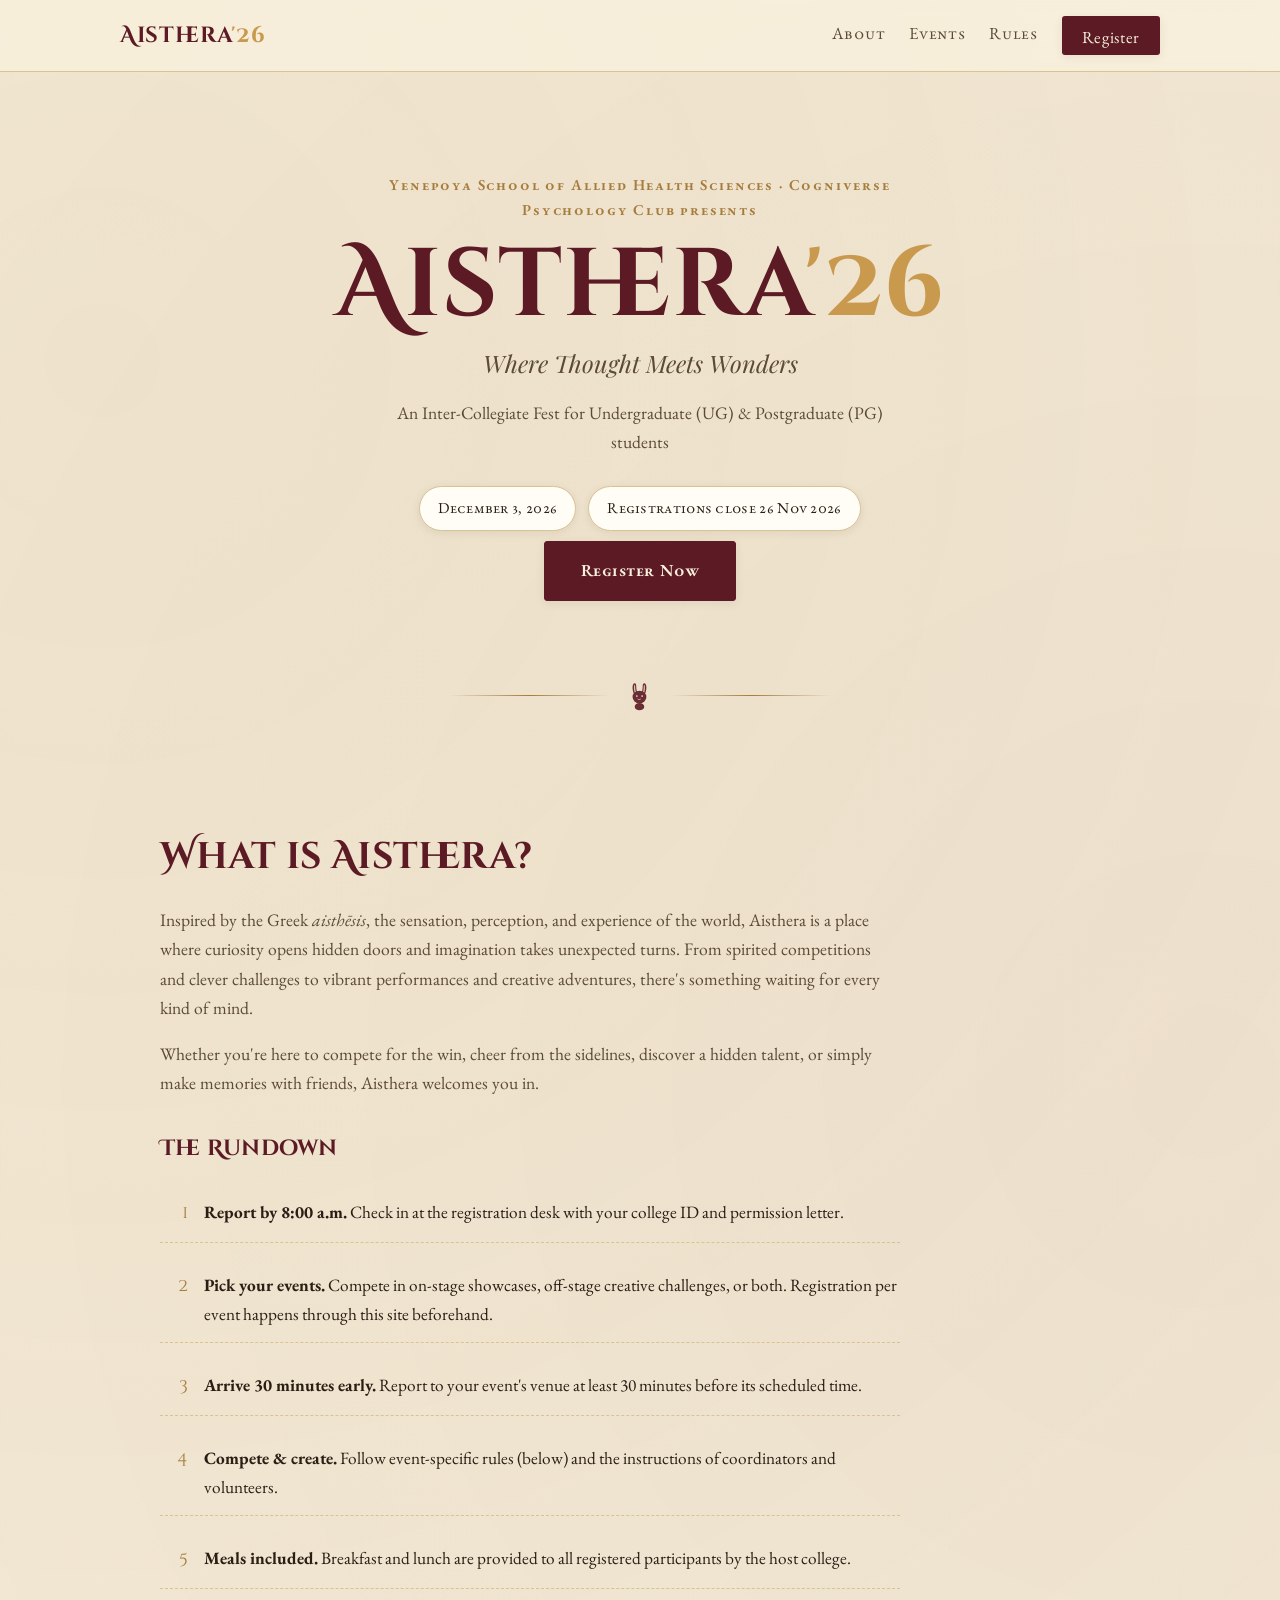
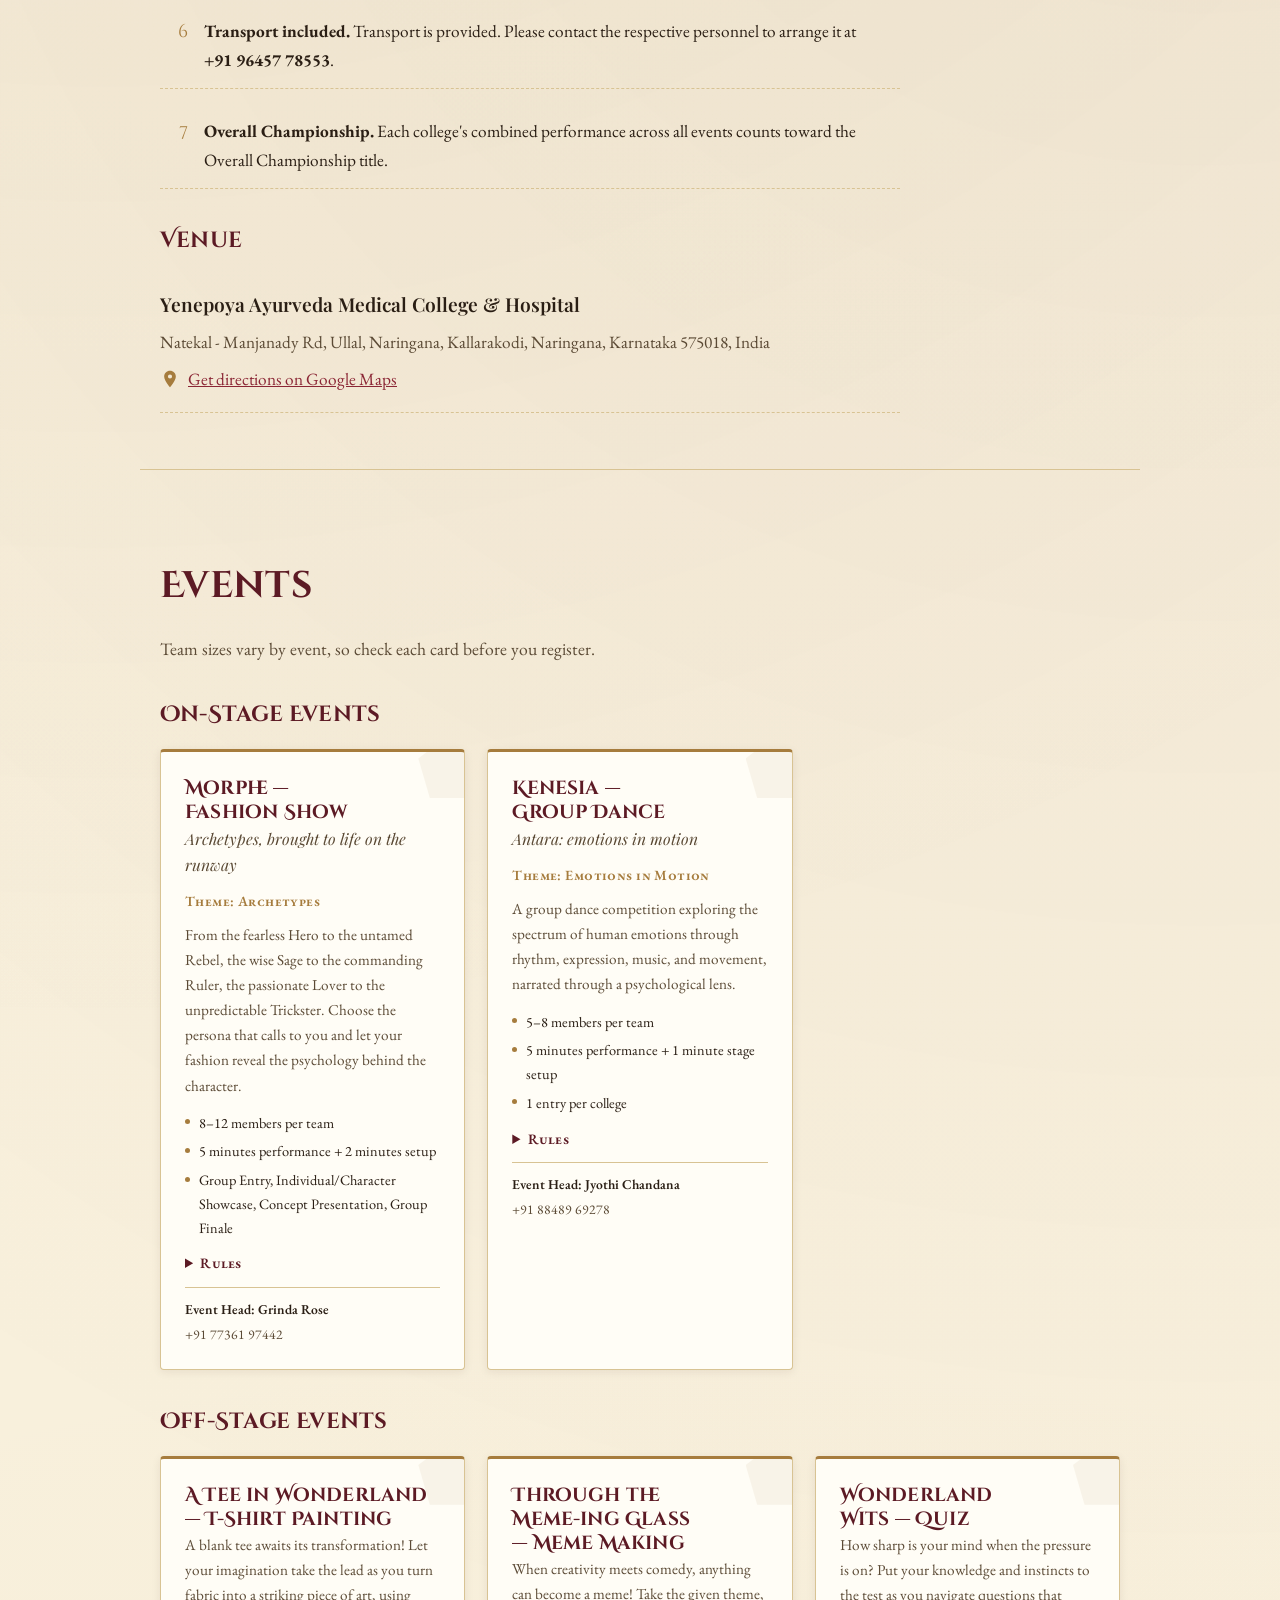
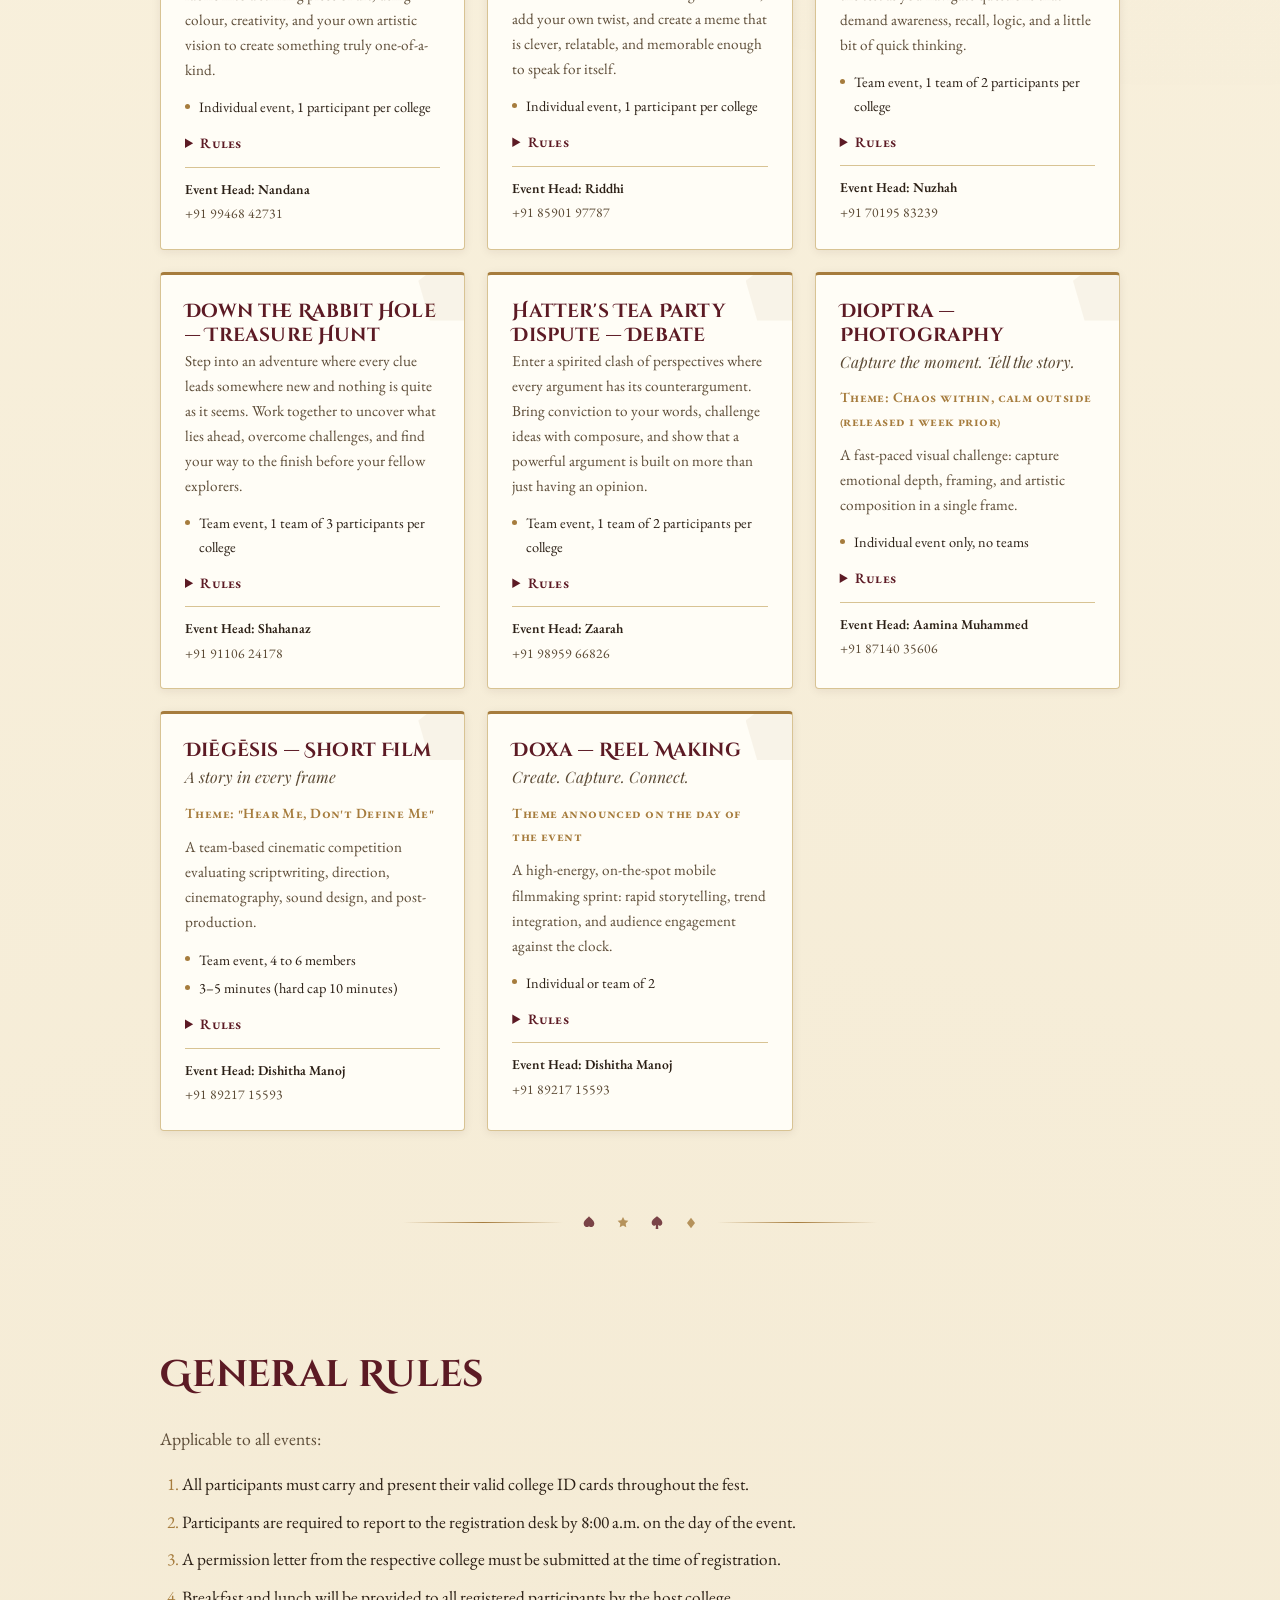
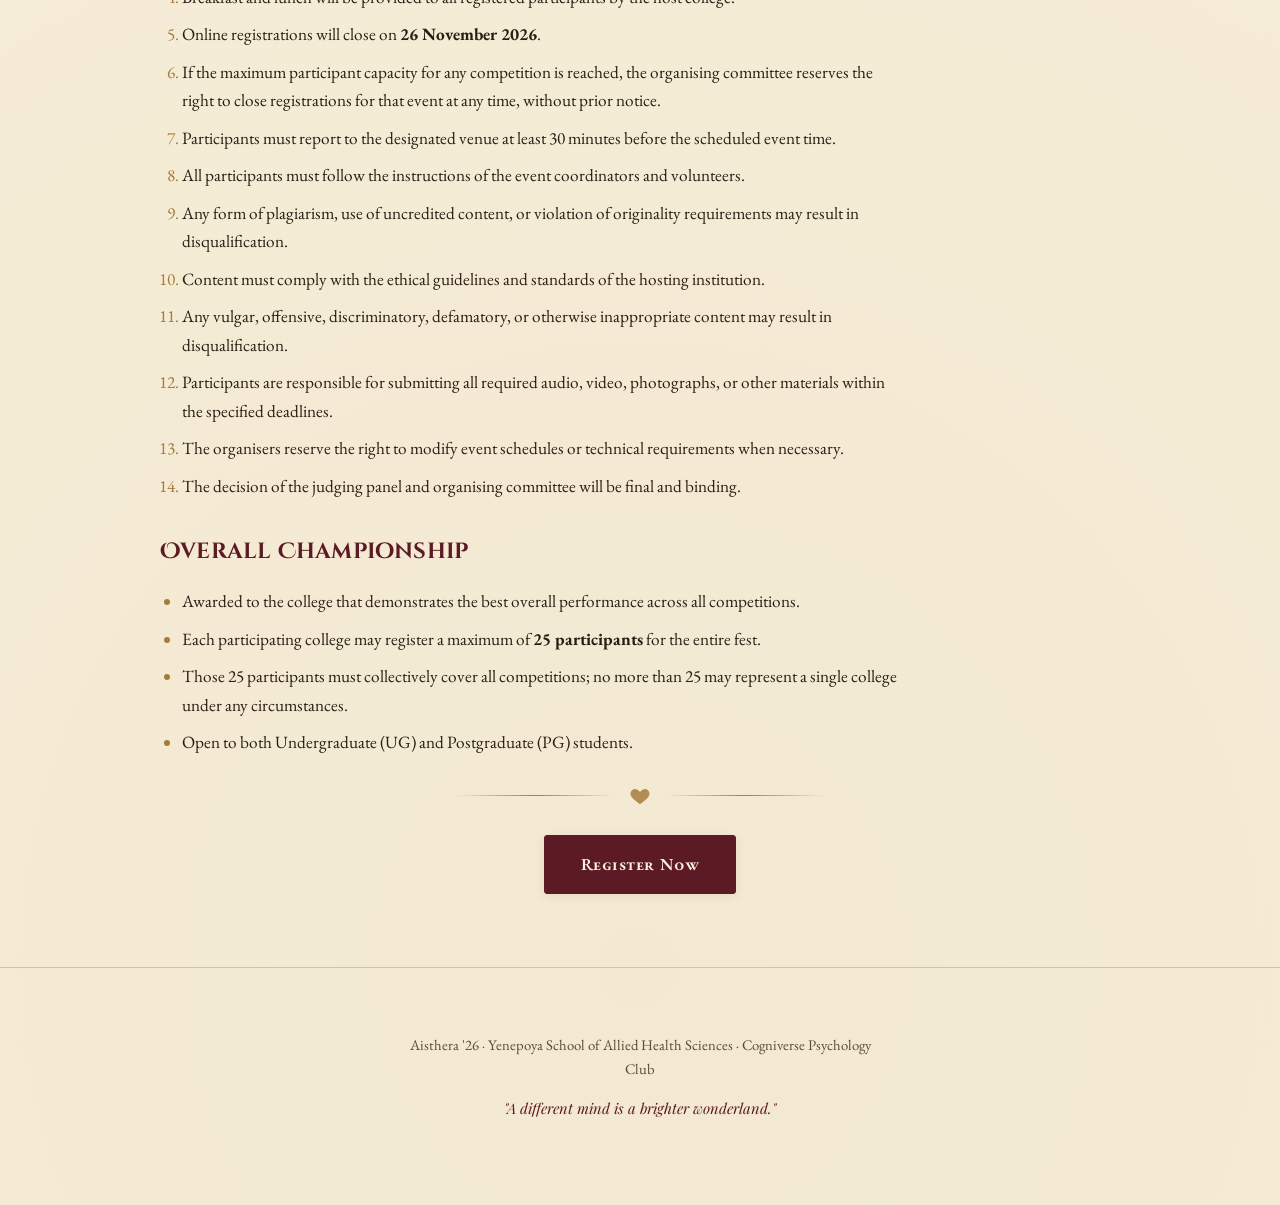
==== commit fd25286c: "update venue link and add pin icon" ====
--- a/index.html
+++ b/index.html
@@ -82,7 +82,7 @@
     <div class="venue">
       <p class="venue-name">Yenepoya Ayurveda Medical College &amp; Hospital</p>
       <p class="venue-address">Natekal - Manjanady Rd, Ullal, Naringana, Kallarakodi, Naringana, Karnataka 575018, India</p>
-      <p class="venue-link"><a href="https://www.google.com/maps/dir//Yenepoya+Ayurveda+Medical+College+%26+Hospital,+Yenepoya+Ayush+Campus,+Natekal+-+Manjanady+Rd,+Ullal,+Naringana,+Kallarakodi,+Naringana,+Karnataka+575018,+India/@25.249595,55.59127,4105m/data=!3m2!1e3!4b1!4m8!4m7!1m0!1m5!1m1!1s0x3ba35f41e46a16d7:0x9a3004b4171663a3!2m2!1d74.9046893!2d12.7776095?entry=ttu&amp;g_ep=EgoyMDI2MTEwMy4wIKXMDSoASAFQAw%3D%3D" target="_blank" rel="noopener">Get directions on Google Maps</a></p>
+      <p class="venue-link"><a href="https://share.google/XzGzXH52BraoZFkg7" target="_blank" rel="noopener"><svg class="pin-icon" viewBox="0 0 24 24" width="20" height="20" aria-hidden="true" focusable="false"><path fill="currentColor" d="M12 2C8.1 2 5 5.1 5 9c0 5.2 7 13 7 13s7-7.8 7-13c0-3.9-3.1-7-7-7zm0 9.5A2.5 2.5 0 1 1 12 6.5a2.5 2.5 0 0 1 0 5z"/></svg><span>Get directions on Google Maps</span></a></p>
     </div>
   </section>
 
--- a/style.css
+++ b/style.css
@@ -540,3 +540,6 @@
 }
 .venue-address { color: var(--ink-soft); }
 .venue-link { margin-bottom: 0 !important; }
+
+.venue-link a { display: inline-flex; align-items: center; gap: 8px; }
+.pin-icon { flex-shrink: 0; color: var(--gold); }
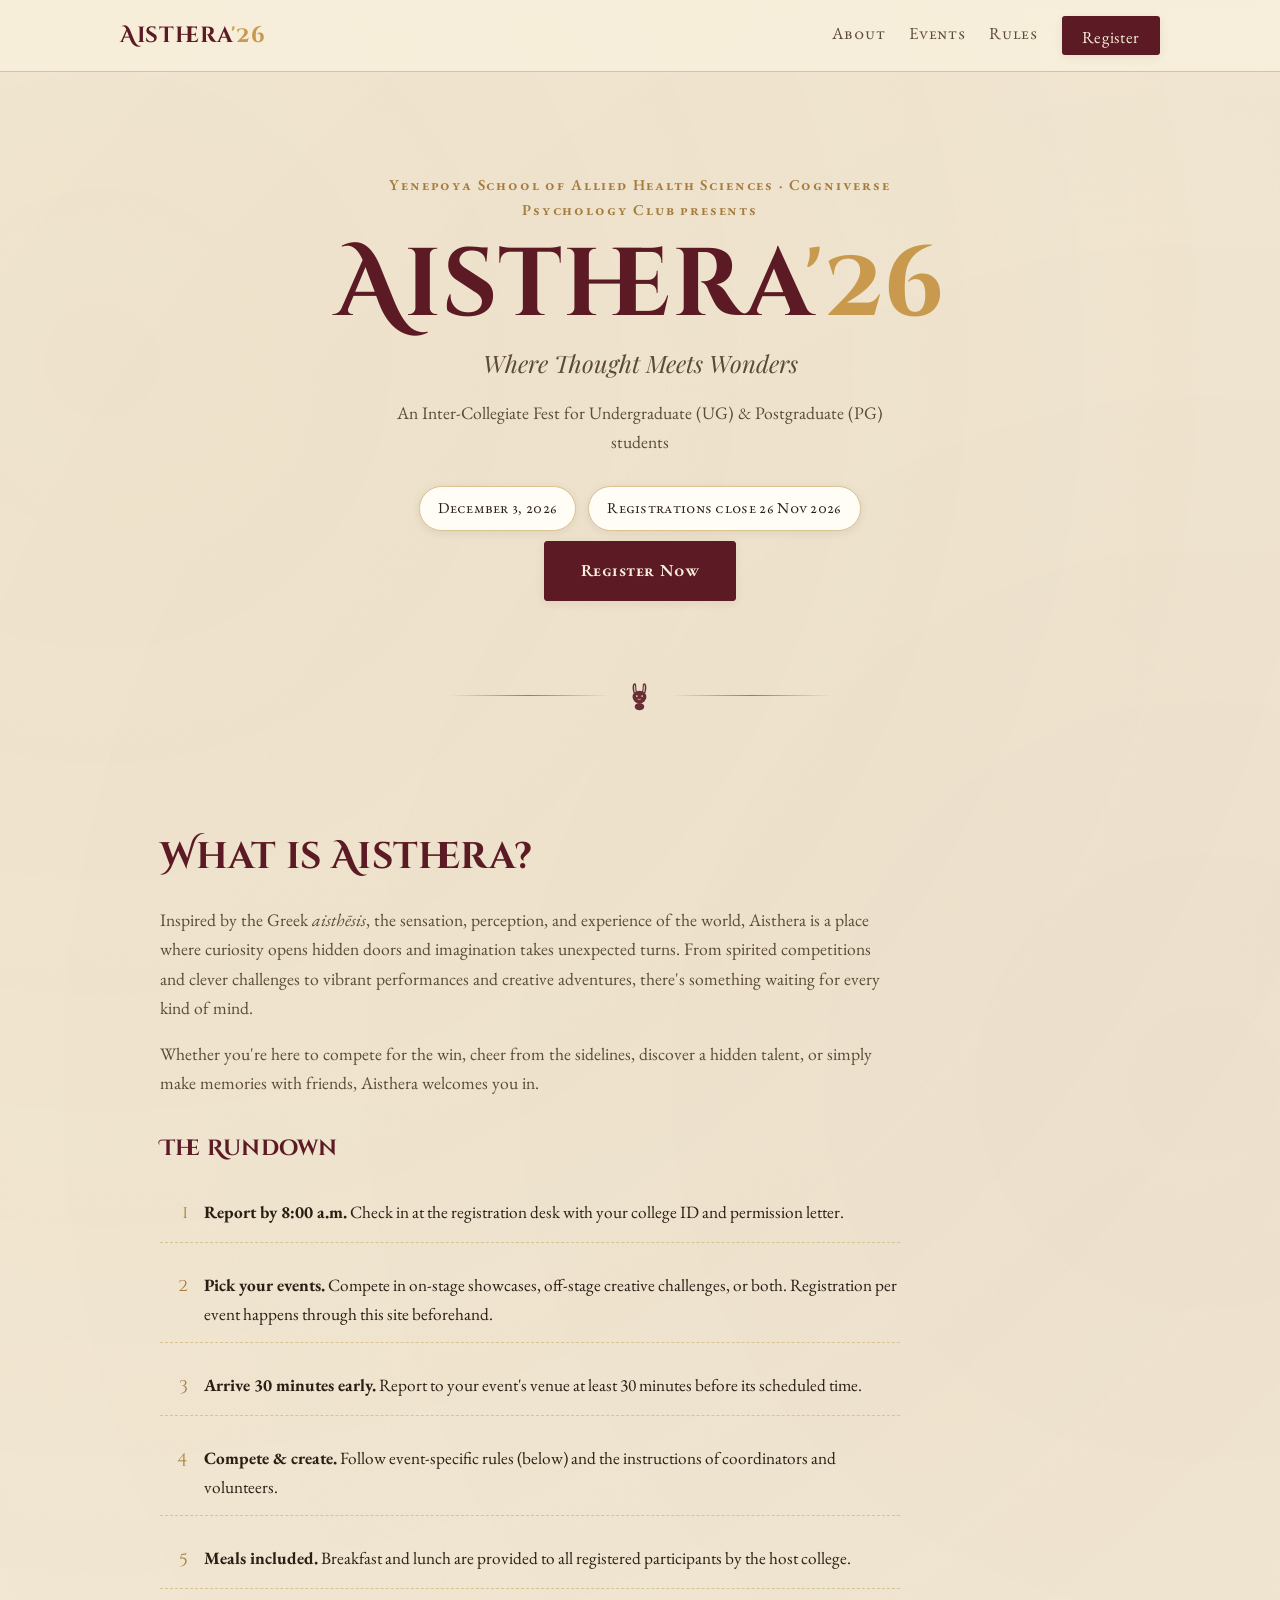
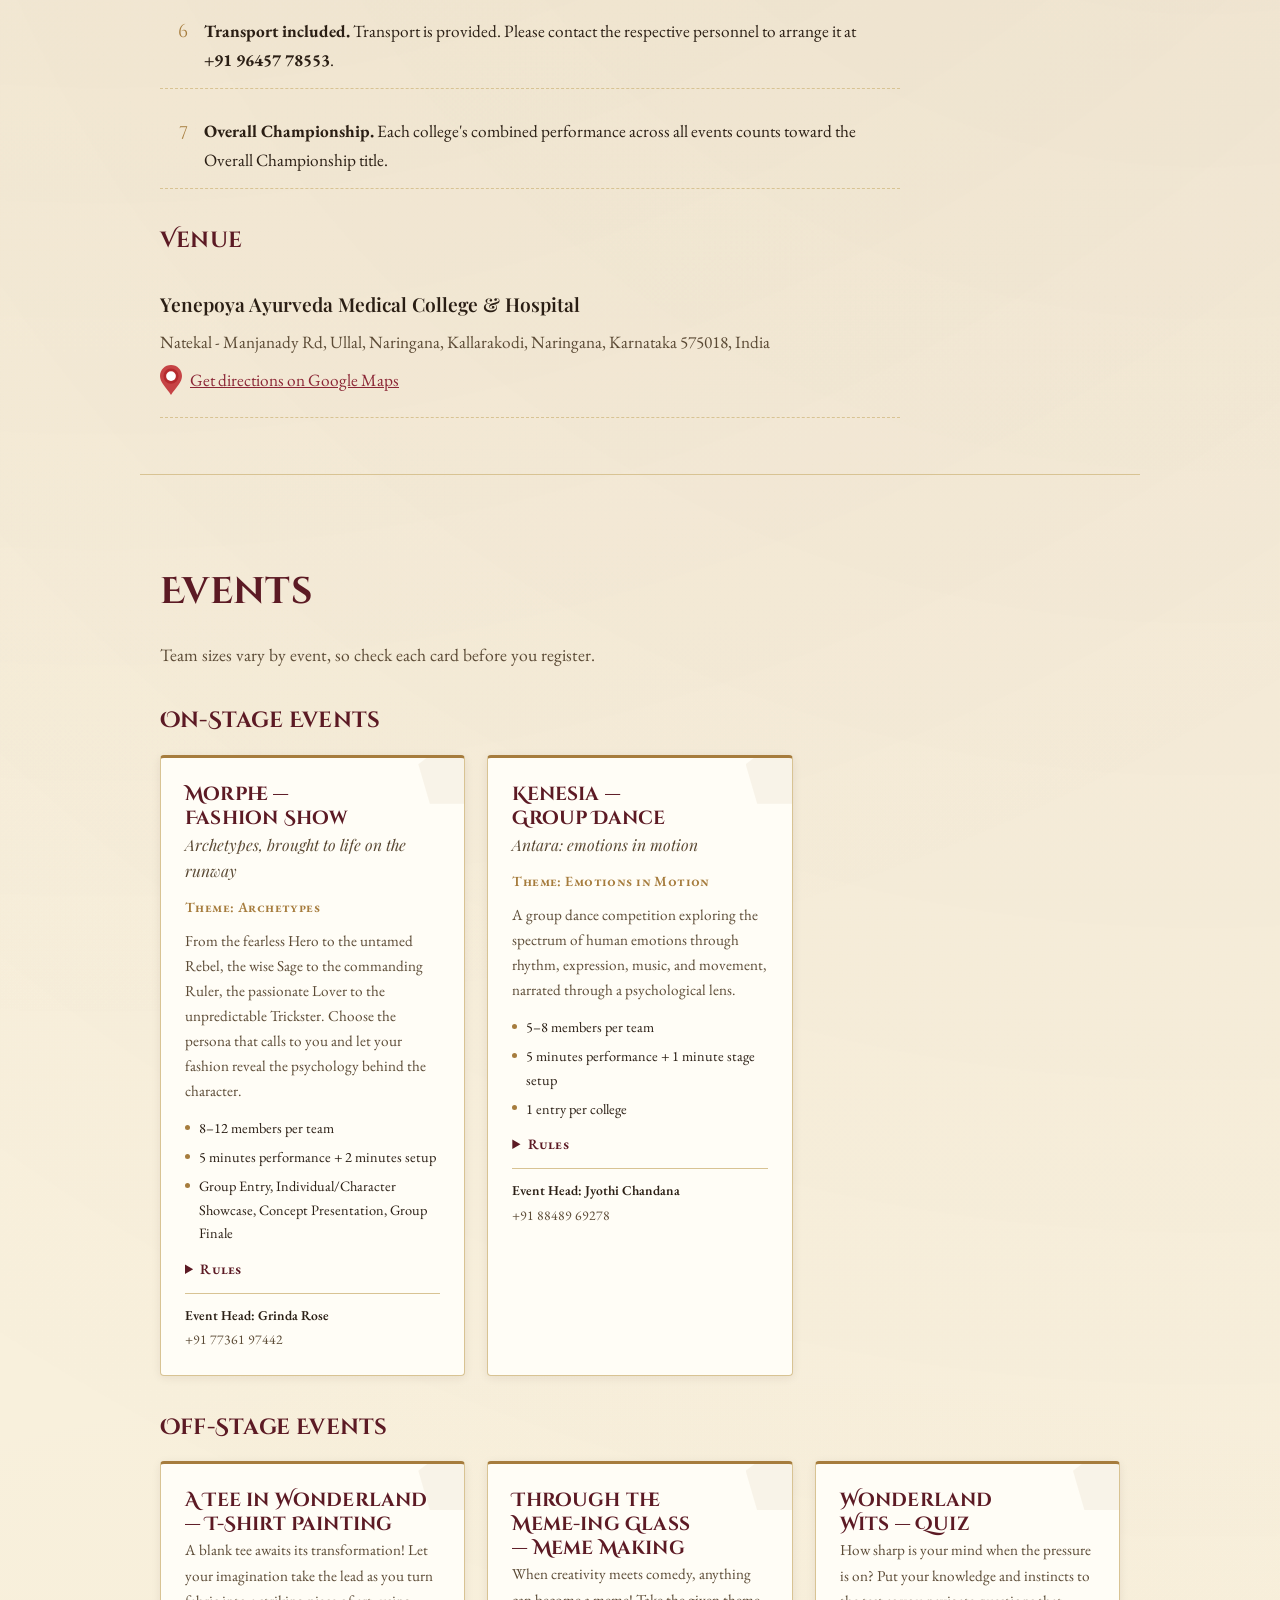
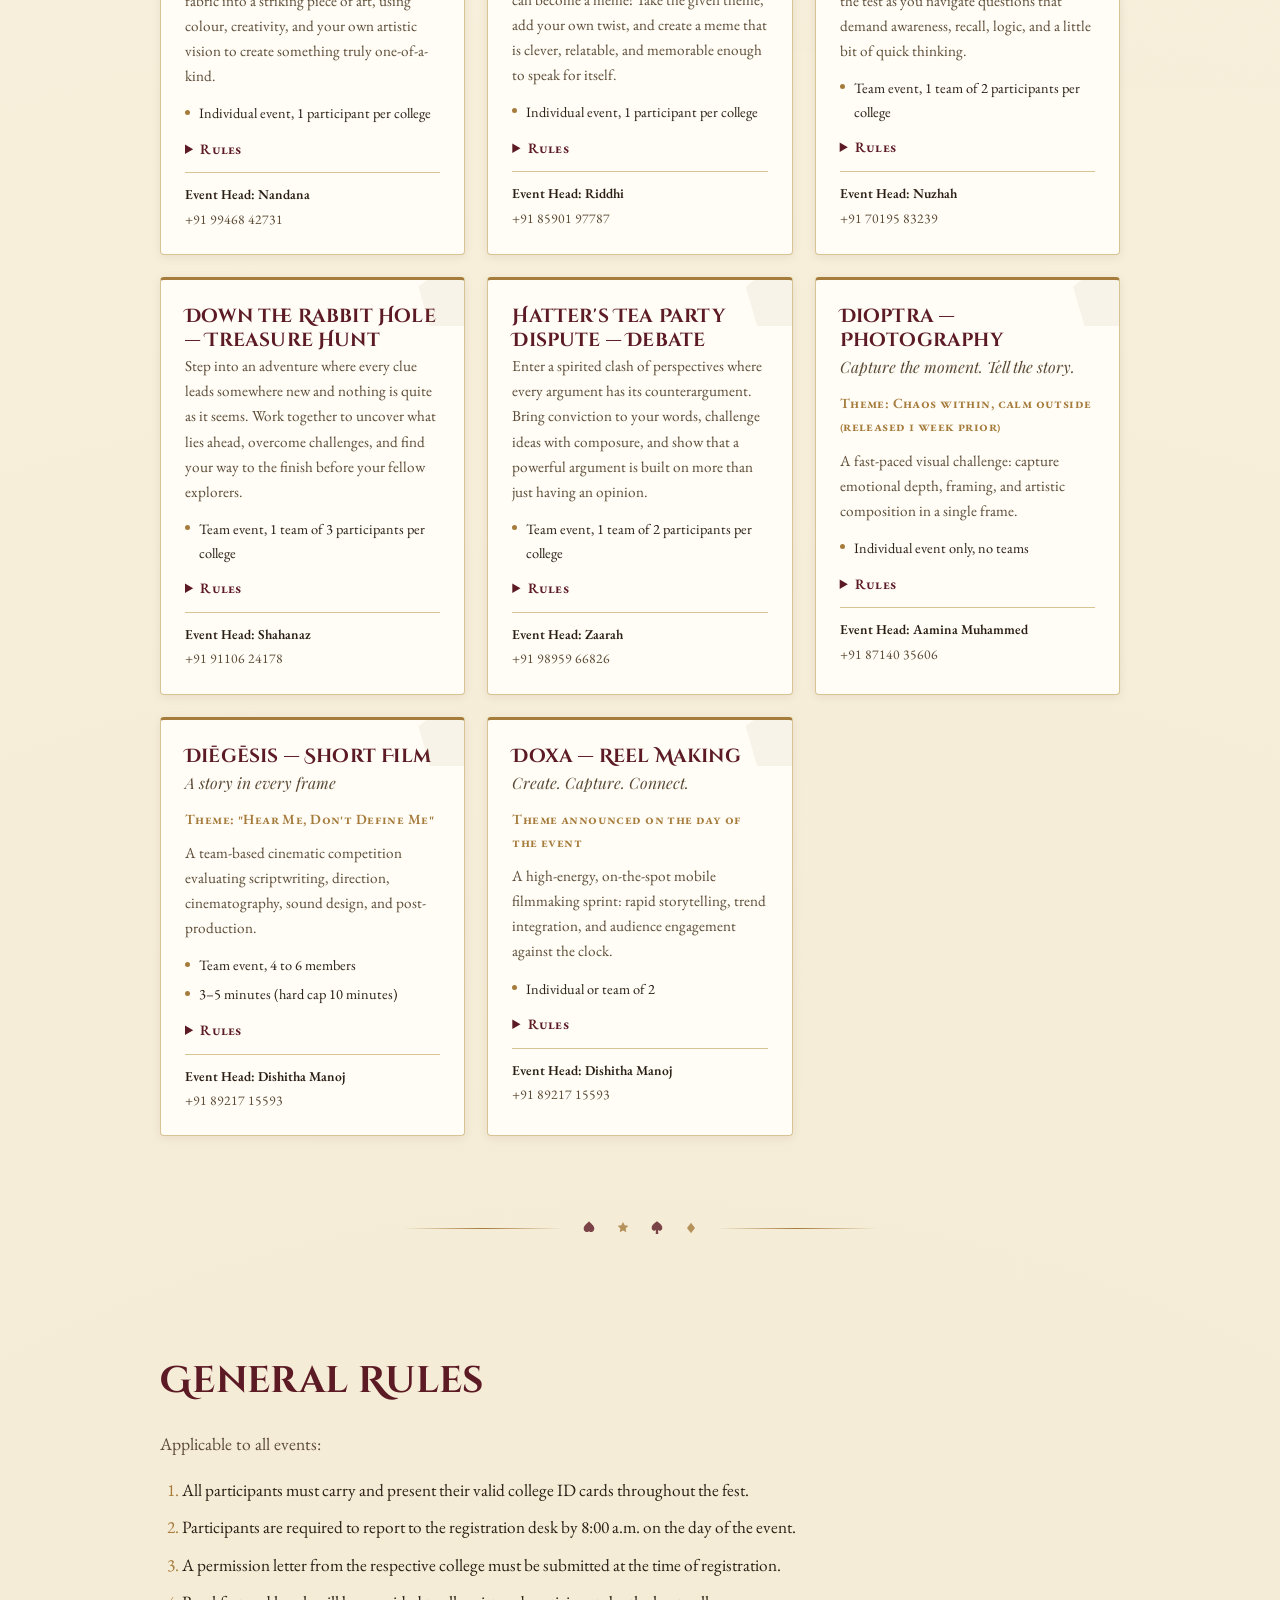
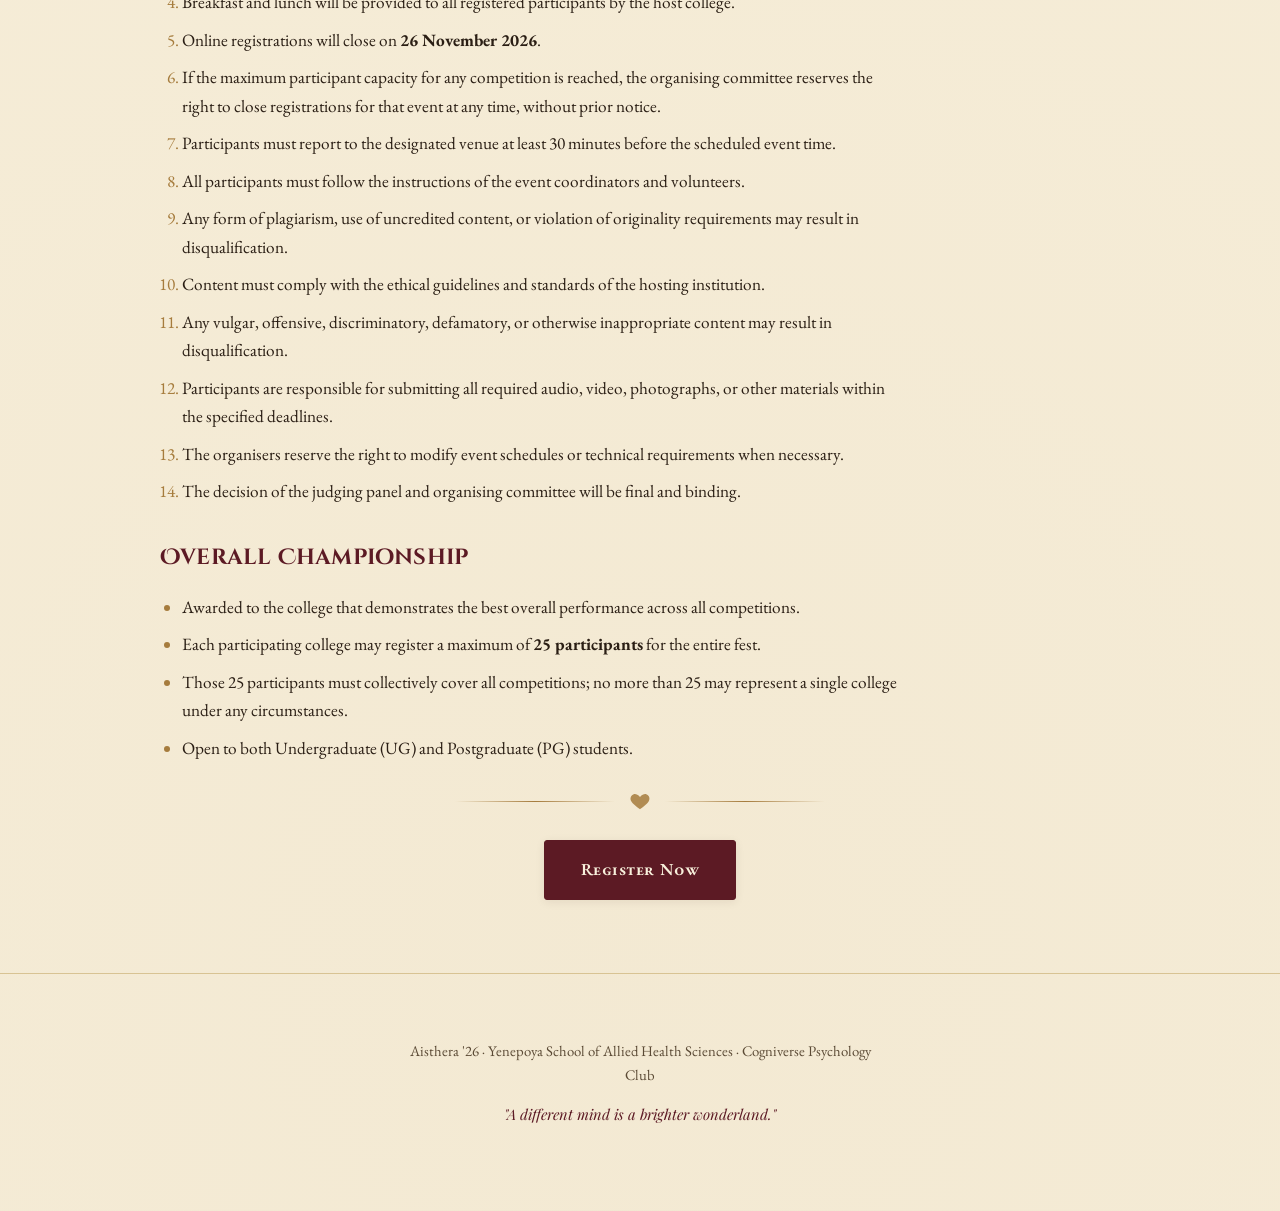
==== commit 8c902243: "use red map pin icon" ====
--- a/index.html
+++ b/index.html
@@ -82,7 +82,7 @@
     <div class="venue">
       <p class="venue-name">Yenepoya Ayurveda Medical College &amp; Hospital</p>
       <p class="venue-address">Natekal - Manjanady Rd, Ullal, Naringana, Kallarakodi, Naringana, Karnataka 575018, India</p>
-      <p class="venue-link"><a href="https://share.google/XzGzXH52BraoZFkg7" target="_blank" rel="noopener"><svg class="pin-icon" viewBox="0 0 24 24" width="20" height="20" aria-hidden="true" focusable="false"><path fill="currentColor" d="M12 2C8.1 2 5 5.1 5 9c0 5.2 7 13 7 13s7-7.8 7-13c0-3.9-3.1-7-7-7zm0 9.5A2.5 2.5 0 1 1 12 6.5a2.5 2.5 0 0 1 0 5z"/></svg><span>Get directions on Google Maps</span></a></p>
+      <p class="venue-link"><a href="https://share.google/XzGzXH52BraoZFkg7" target="_blank" rel="noopener"><svg class="pin-icon" viewBox="0 0 90 122" width="22" height="30" aria-hidden="true" focusable="false"><path fill="#c64345" d="M45 0C20.1 0 0 19.9 0 44.5c0 11.2 5.2 22.6 12.7 33.6C23 93.1 36 107.7 45 122c9-14.3 22-28.9 32.3-43.9C84.8 67.1 90 55.7 90 44.5 90 19.9 69.9 0 45 0z"/><circle fill="#b52a2e" cx="45" cy="45" r="31"/><circle fill="#fff" cx="45" cy="45" r="20"/></svg><span>Get directions on Google Maps</span></a></p>
     </div>
   </section>
 
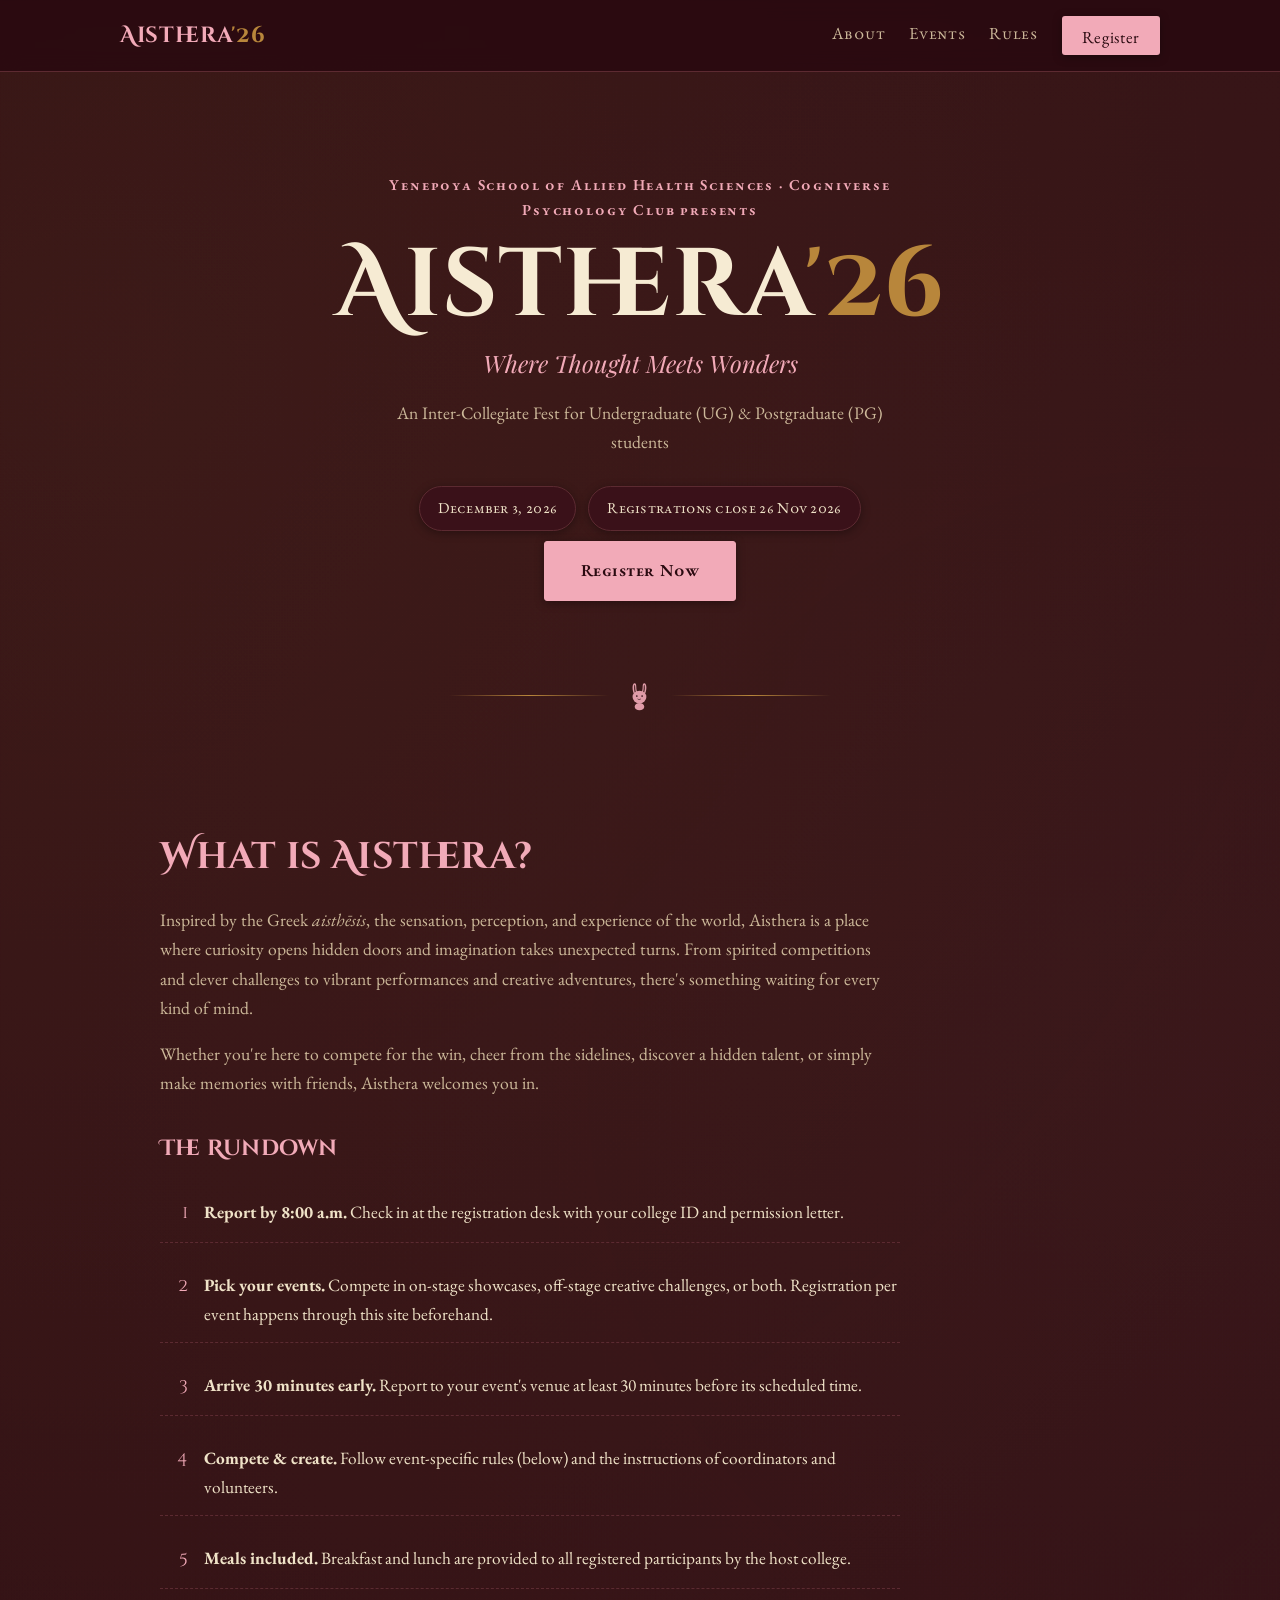
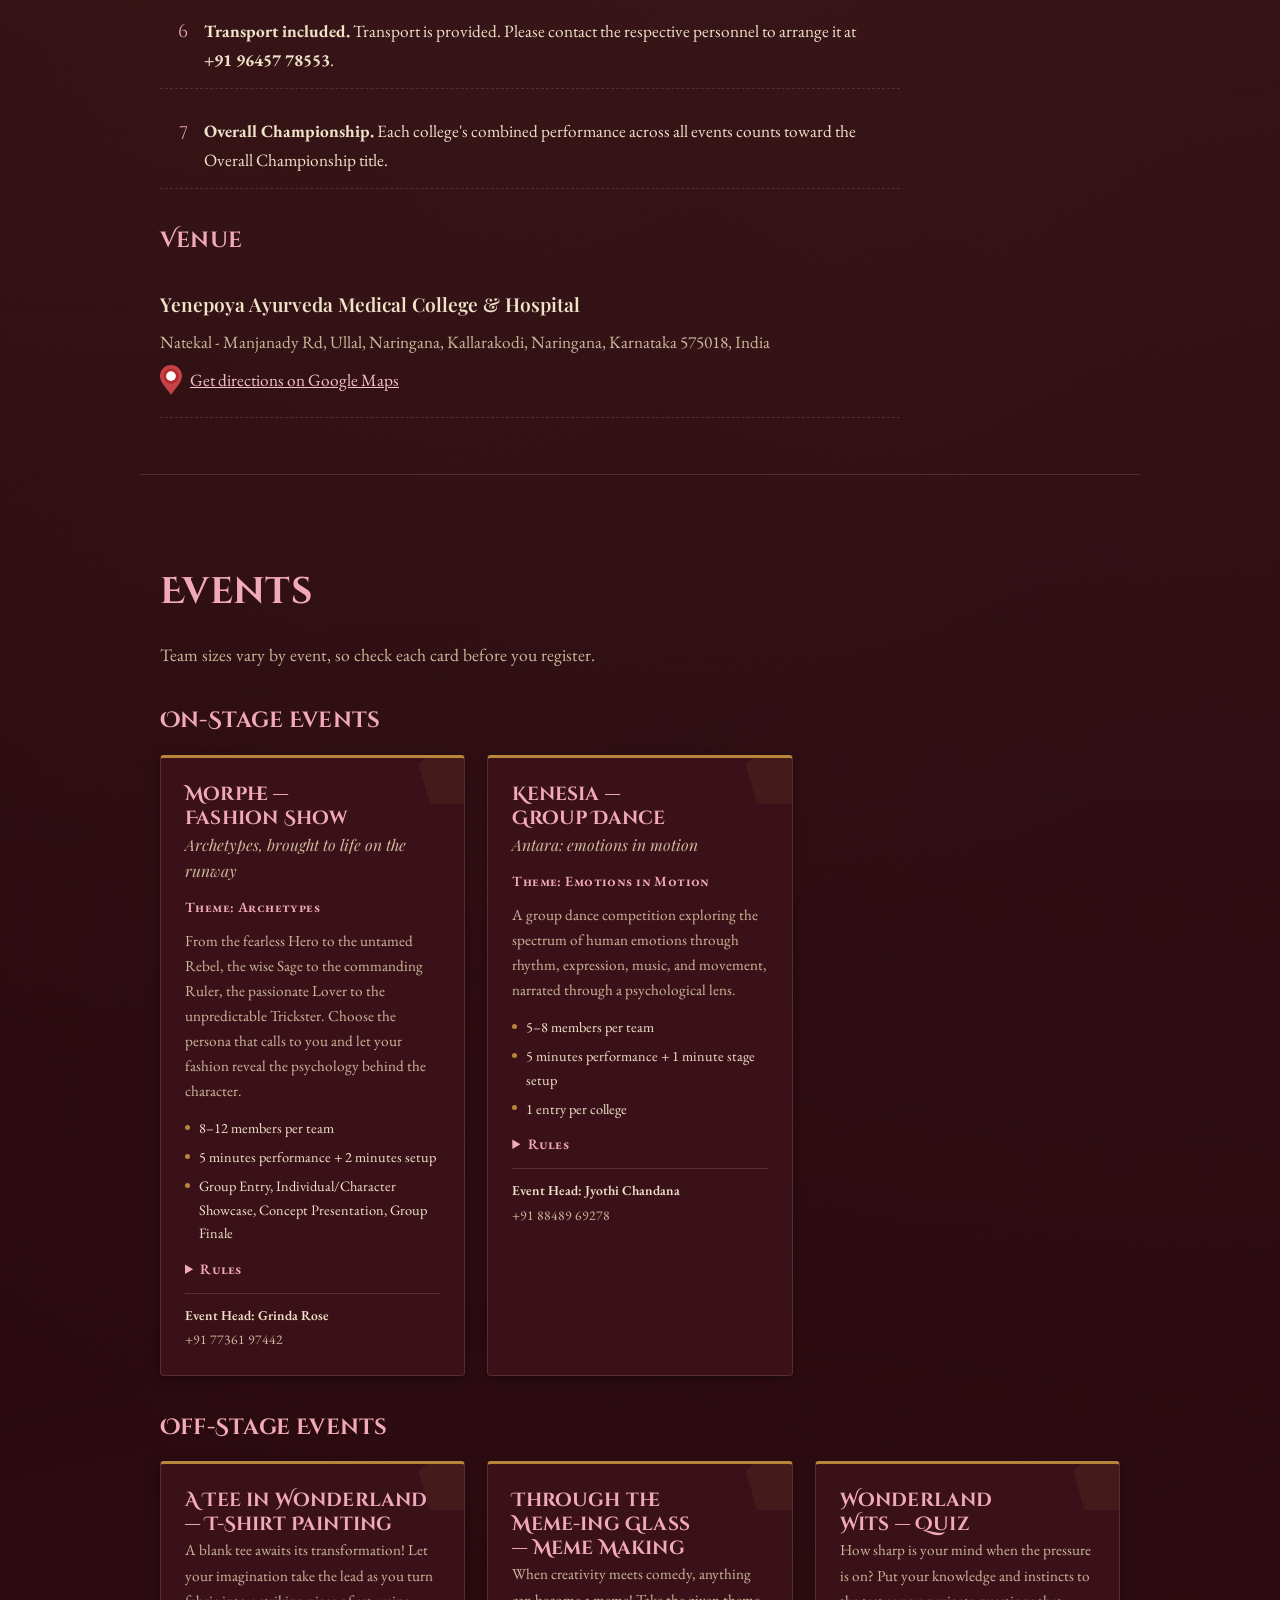
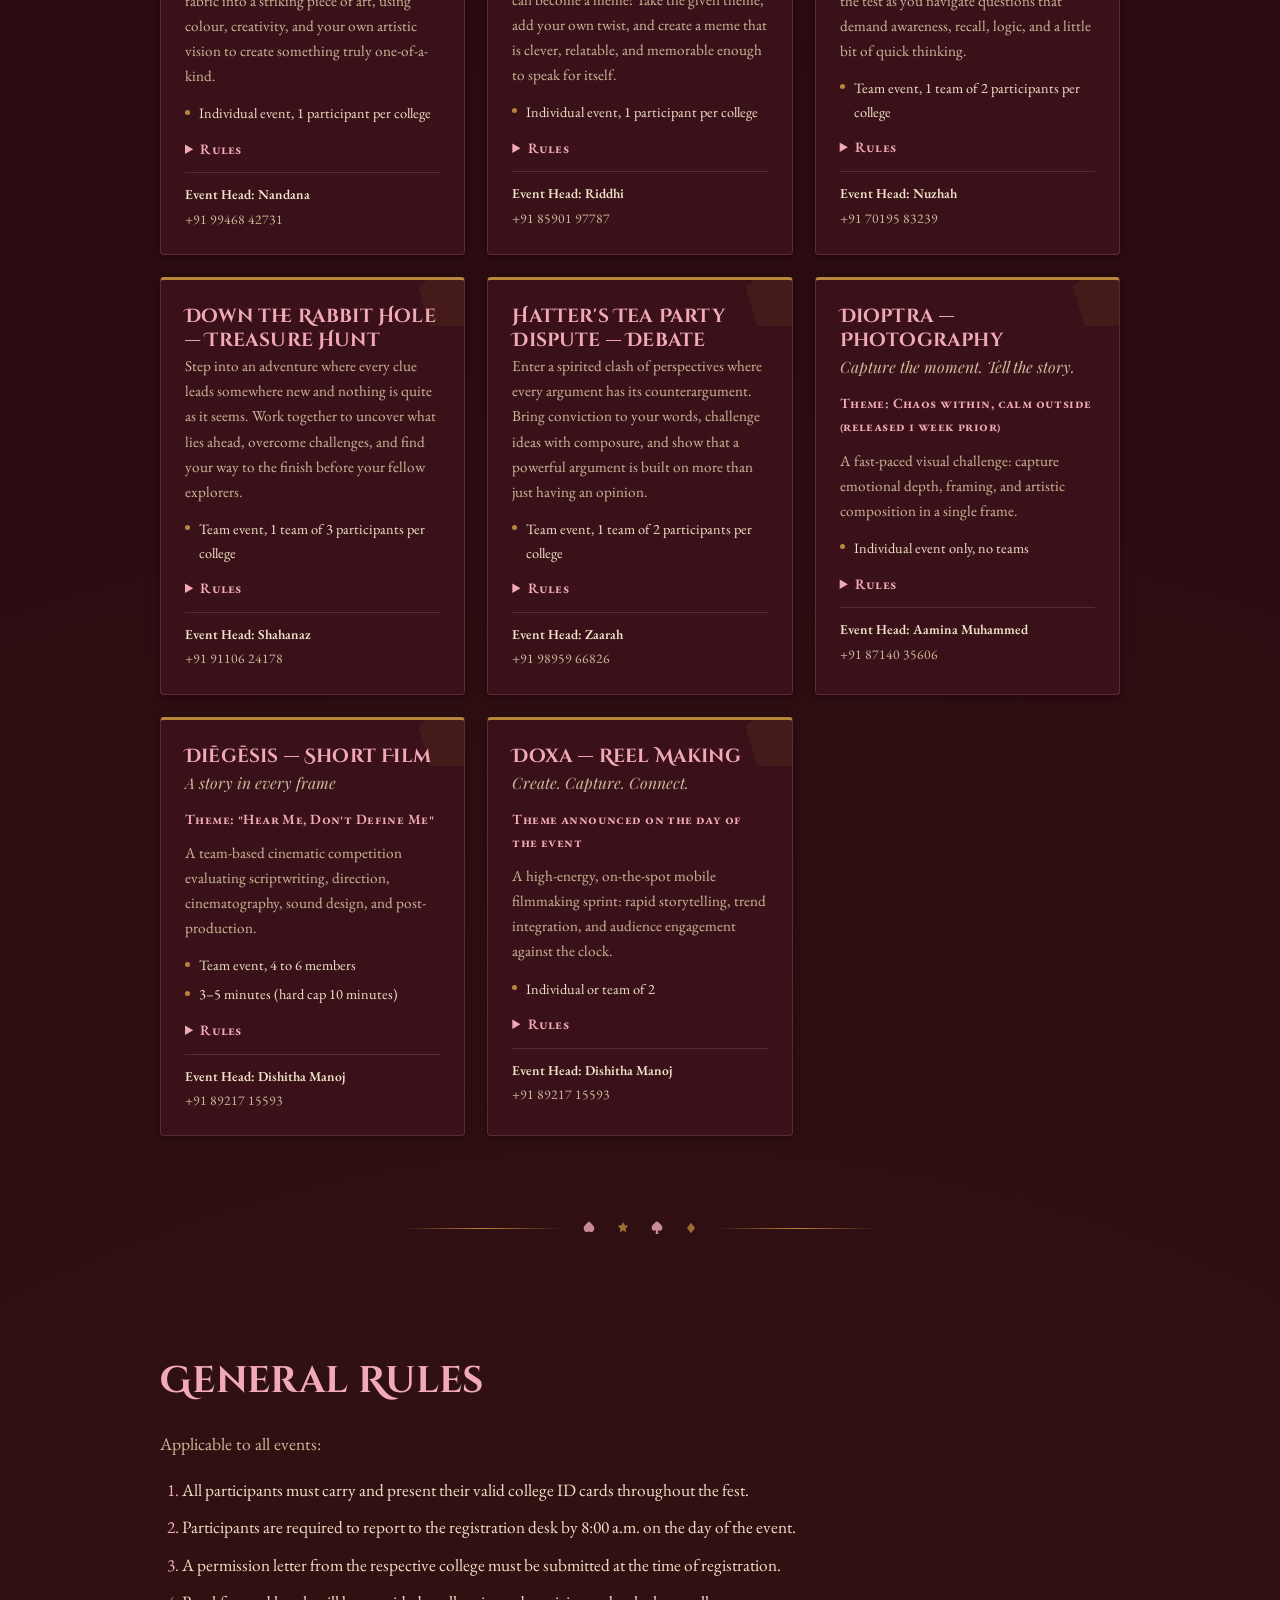
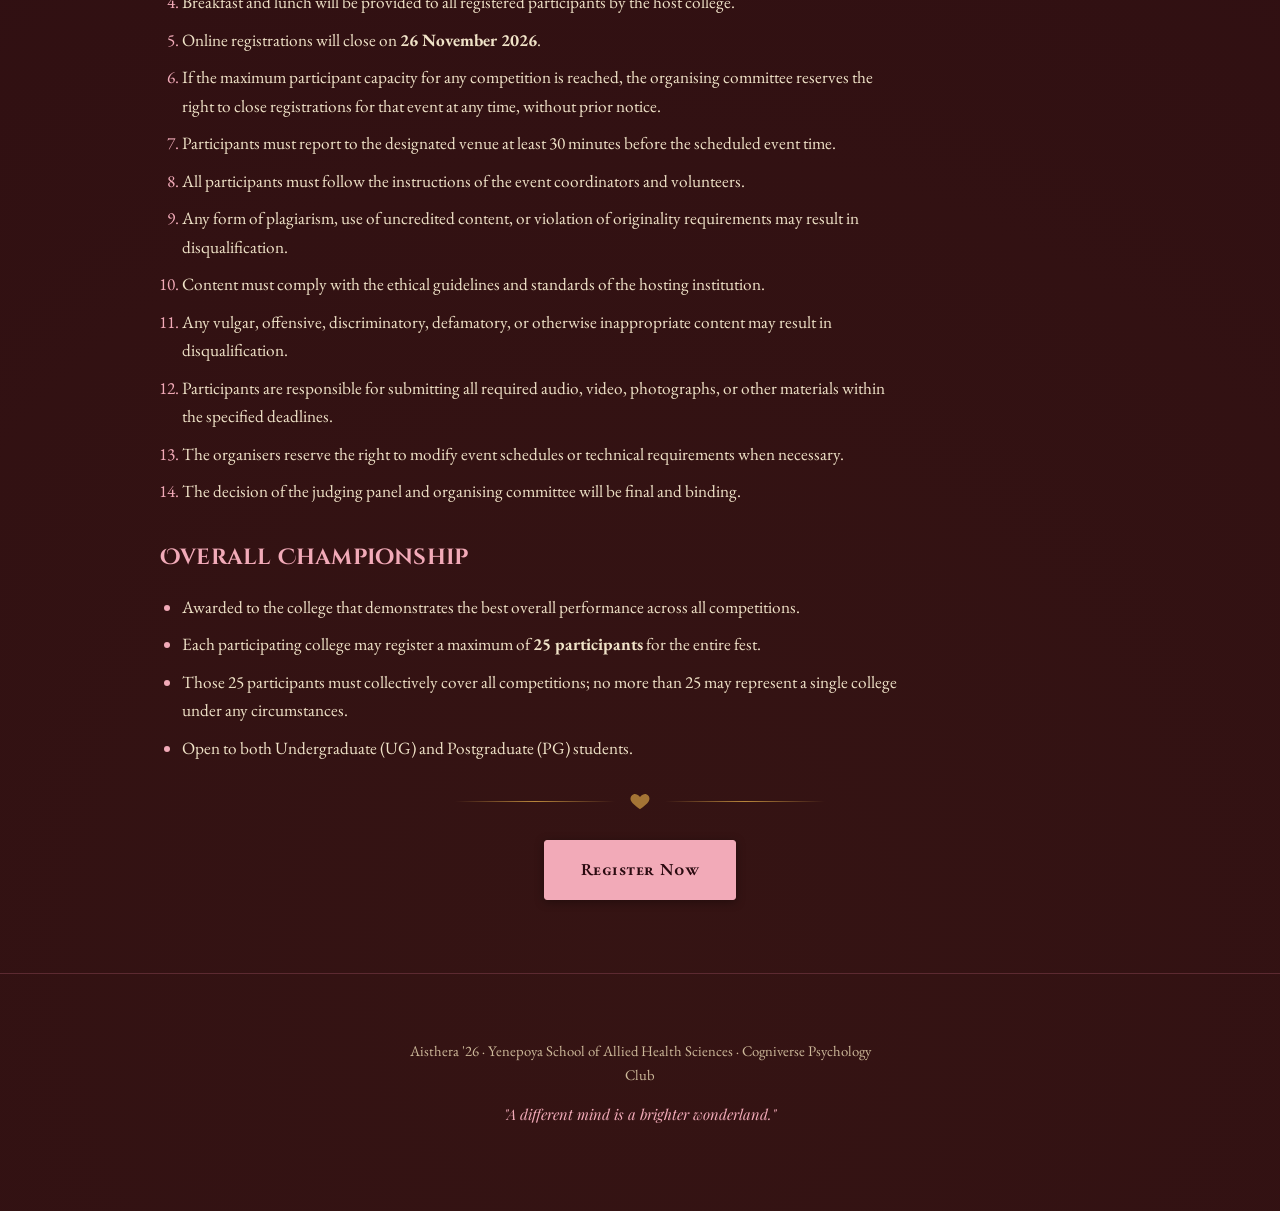
==== commit de511812: "update meme making rules" ====
--- a/index.html
+++ b/index.html
@@ -184,15 +184,16 @@
         <details class="event-rules">
           <summary>Rules</summary>
           <ul>
-            <li>Theme announced two days prior to the fest.</li>
-            <li>Participants must create and submit their meme on the same day.</li>
-            <li>The meme must clearly relate to the given theme, and must be original.</li>
-            <li>Permitted digital editing/design applications may be used.</li>
-            <li>AI tools or AI-generated content are strictly prohibited; AI detection tools will verify originality.</li>
+            <li>The theme will be announced at the venue of the event.</li>
+            <li>Participants must create and submit their meme within the given time limit.</li>
+            <li>The meme must be based on the announced theme.</li>
+            <li>The meme must be original and created entirely by the participant during the event.</li>
+            <li>Participants must bring their own laptops or mobile phones for meme creation.</li>
+            <li>Permitted digital editing and designing applications may be used.</li>
+            <li>The use of AI tools or AI-generated content for creating or modifying memes is strictly prohibited.</li>
             <li>Copied or substantially reproduced memes are not allowed.</li>
             <li>Offensive, discriminatory, or inappropriate content is prohibited.</li>
-            <li>Submit in JPG or PNG format.</li>
-            <li>The decision of the judges and event organisers shall be final and binding.</li>
+            <li>The meme must be submitted in JPG or PNG format before the deadline.</li>
           </ul>
         </details>
         <p class="event-contact">
--- a/style.css
+++ b/style.css
@@ -2,49 +2,16 @@
    AISTHERA '26 — Wonderland design tokens
    ============================================ */
 :root {
-  --parchment: #f8f0dc;
-  --parchment-deep: #efe2bd;
-  --parchment-line: #d8c393;
-  --ink: #2a1e14;
-  --ink-soft: #5b4a35;
-  --maroon: #5c1a24;
-  --maroon-bright: #8b2635;
-  --gold: #a67c3d;
-  --gold-bright: #c99a4e;
-  --card-bg: #fffdf6;
-  --shadow: 0 6px 24px rgba(46, 22, 12, 0.14);
-  --shadow-soft: 0 2px 10px rgba(46, 22, 12, 0.08);
-  color-scheme: light;
-}
-
-@media (prefers-color-scheme: dark) {
-  :root:not([data-theme="light"]) {
-    --parchment: #191008;
-    --parchment-deep: #120c07;
-    --parchment-line: #4a3620;
-    --ink: #ecdfc7;
-    --ink-soft: #b8a480;
-    --maroon: #d68d97;
-    --maroon-bright: #e8a3ac;
-    --gold: #c99a4e;
-    --gold-bright: #e0b569;
-    --card-bg: #241a10;
-    --shadow: 0 6px 24px rgba(0, 0, 0, 0.5);
-    --shadow-soft: 0 2px 10px rgba(0, 0, 0, 0.35);
-    color-scheme: dark;
-  }
-}
-:root[data-theme="dark"] {
-  --parchment: #191008;
-  --parchment-deep: #120c07;
-  --parchment-line: #4a3620;
-  --ink: #ecdfc7;
-  --ink-soft: #b8a480;
-  --maroon: #d68d97;
-  --maroon-bright: #e8a3ac;
-  --gold: #c99a4e;
-  --gold-bright: #e0b569;
-  --card-bg: #241a10;
+  --parchment: #2a0a10;
+  --parchment-deep: #1e070b;
+  --parchment-line: #5c2a31;
+  --ink: #f0e3c8;
+  --ink-soft: #cdb99a;
+  --maroon: #f2aab8;
+  --maroon-bright: #f6c1cb;
+  --gold: #b8863b;
+  --gold-bright: #b8863b;
+  --card-bg: #3a1119;
   --shadow: 0 6px 24px rgba(0, 0, 0, 0.5);
   --shadow-soft: 0 2px 10px rgba(0, 0, 0, 0.35);
   color-scheme: dark;
@@ -65,9 +32,9 @@
   font-size: 1.08rem;
   line-height: 1.65;
   background-image:
-    radial-gradient(circle at 8% 6%, rgba(166, 124, 61, 0.08), transparent 40%),
-    radial-gradient(circle at 94% 18%, rgba(92, 26, 36, 0.06), transparent 45%),
-    radial-gradient(circle at 50% 96%, rgba(166, 124, 61, 0.06), transparent 50%);
+    radial-gradient(circle at 8% 6%, rgba(184, 134, 59, 0.10), transparent 40%),
+    radial-gradient(circle at 94% 18%, rgba(242, 170, 184, 0.05), transparent 45%),
+    radial-gradient(circle at 50% 96%, rgba(184, 134, 59, 0.08), transparent 50%);
   display: flex;
   flex-direction: column;
   align-items: stretch;
@@ -193,10 +160,11 @@
   font-variant: small-caps;
   letter-spacing: 0.12em;
   font-size: 0.95rem;
-  color: var(--gold);
+  color: var(--maroon);
   font-weight: 600;
 }
 .hero h1 {
+  color: #f6ebd3;
   font-size: clamp(3.2rem, 11vw, 6rem);
   margin: 14px 0 0;
   line-height: 1;
@@ -206,7 +174,7 @@
   font-family: 'Playfair Display', serif;
   font-style: italic;
   font-size: 1.5rem;
-  color: var(--ink-soft);
+  color: #f2aab8;
   margin: 10px 0 0;
 }
 .hero-sub {
@@ -308,7 +276,7 @@
 .rundown li::before {
   content: counter(rundown);
   font-family: 'Cinzel Decorative', serif;
-  color: var(--gold);
+  color: var(--maroon);
   font-size: 1.1rem;
   min-width: 1.6em;
   text-align: right;
@@ -360,7 +328,7 @@
 .event-theme {
   font-size: 0.88rem;
   font-weight: 600;
-  color: var(--gold);
+  color: var(--maroon);
   margin: 0 0 10px;
   font-variant: small-caps;
   letter-spacing: 0.03em;
@@ -425,7 +393,7 @@
   padding-left: 22px;
   max-width: 740px;
 }
-.rules-list li::marker { color: var(--gold); }
+.rules-list li::marker { color: var(--maroon); }
 
 /* ---------- registration page ---------- */
 .register-hero {
@@ -501,10 +469,6 @@
   min-height: 1.2em;
 }
 .form-status.success { color: #2f6b3a; }
-:root[data-theme="dark"] .form-status.success { color: #7fce8e; }
-@media (prefers-color-scheme: dark) {
-  :root:not([data-theme="light"]) .form-status.success { color: #7fce8e; }
-}
 .form-status.error { color: var(--maroon-bright); }
 
 /* ---------- footer ---------- */
@@ -543,3 +507,16 @@
 
 .venue-link a { display: inline-flex; align-items: center; gap: 8px; }
 .pin-icon { flex-shrink: 0; color: var(--gold); }
+
+/* ---------- payment ---------- */
+.payment-box {
+  border: 1px solid var(--parchment-line);
+  border-top: 3px solid var(--gold);
+  background: var(--card-bg);
+  padding: 18px 20px;
+  margin: 22px 0;
+  border-radius: 3px;
+}
+.payment-box h5 { margin: 0 0 6px; font-size: 1.15rem; }
+.payment-box p { margin: 0 0 14px; color: var(--ink-soft); }
+.proof-row input[type="file"] { width: 100%; }
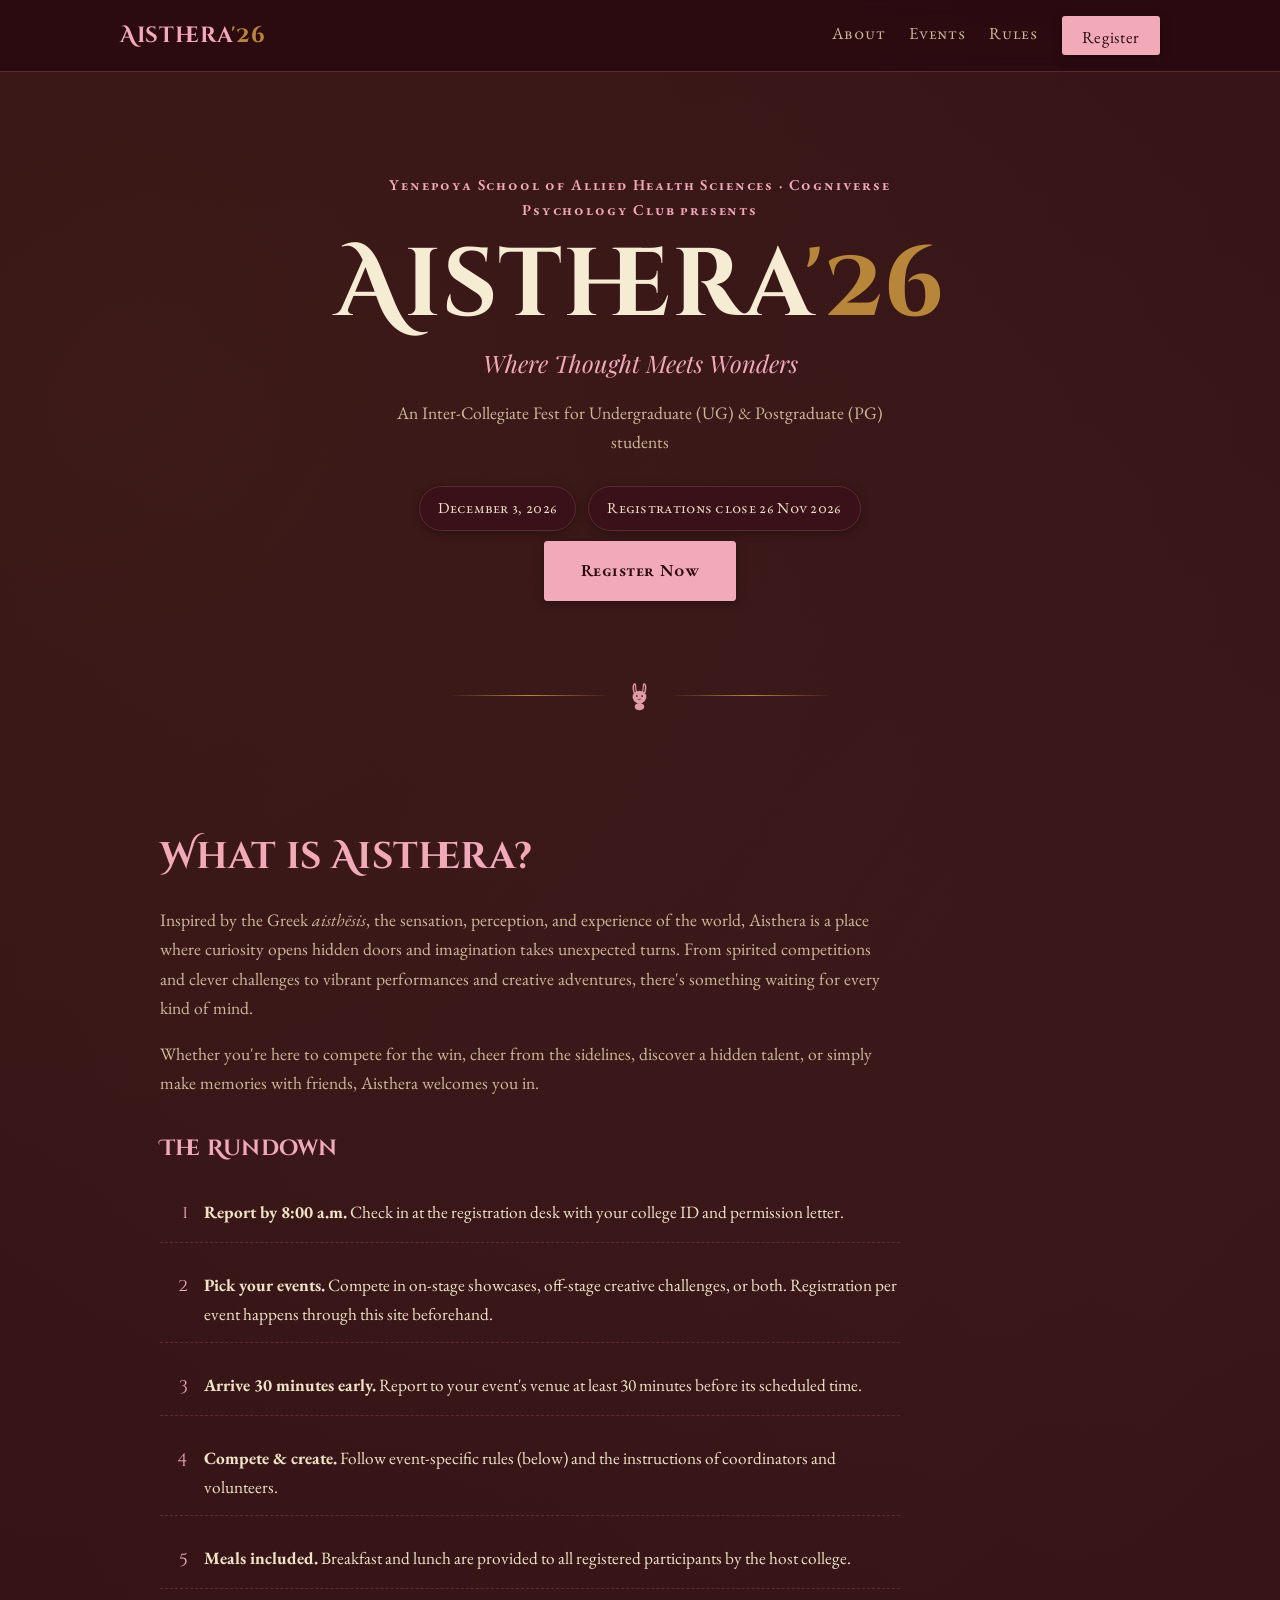
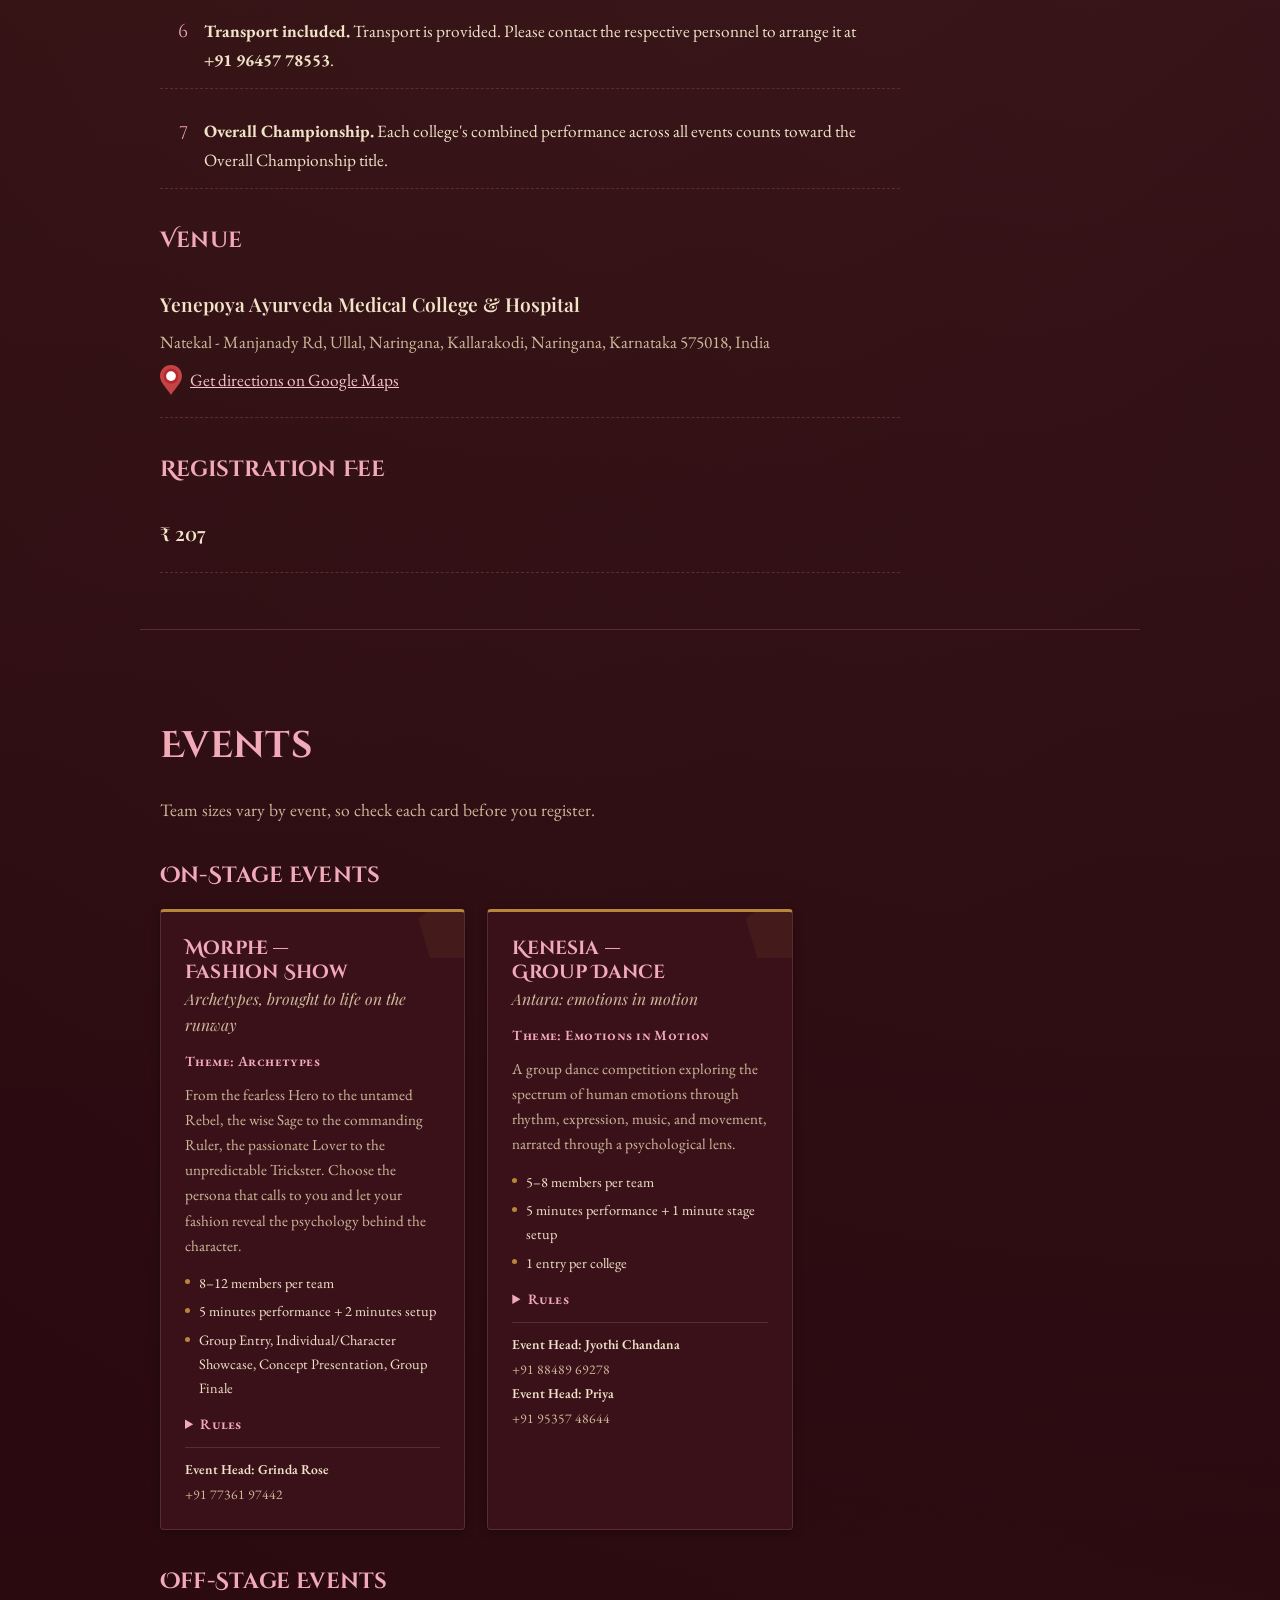
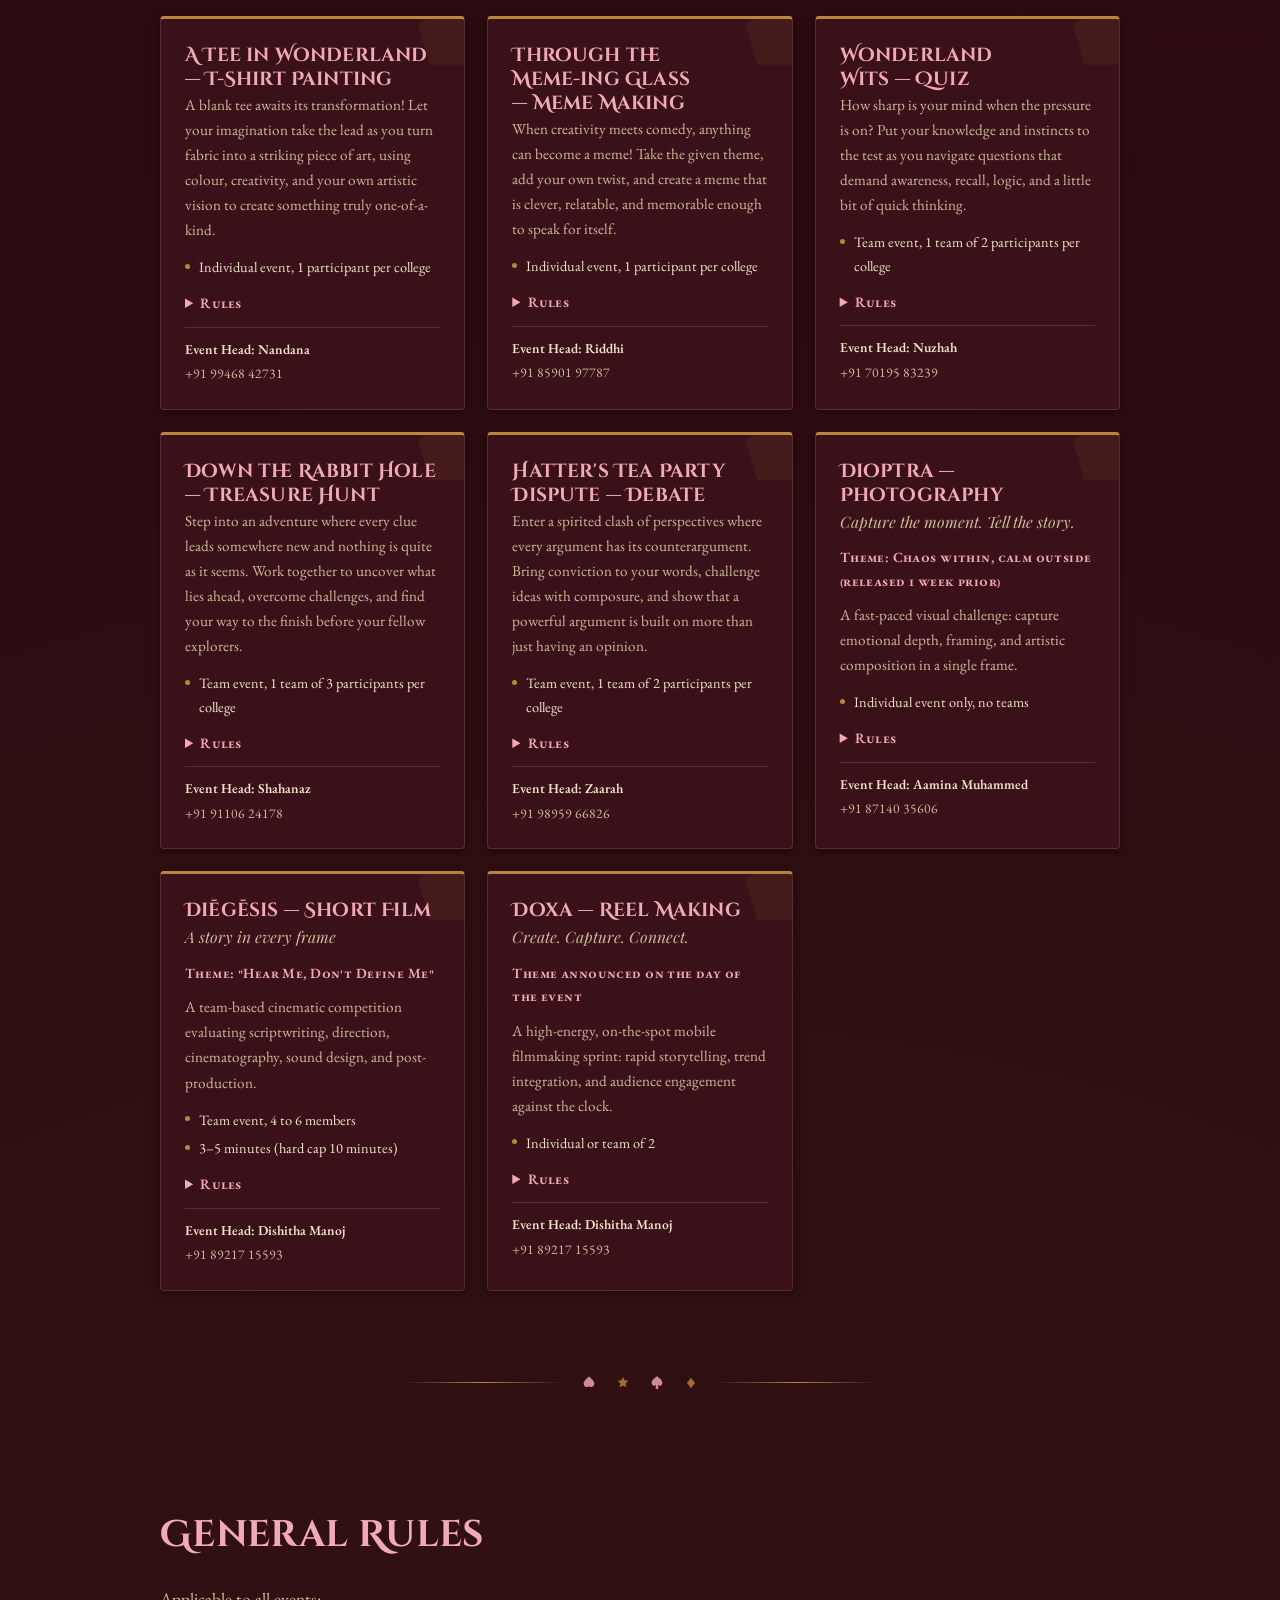
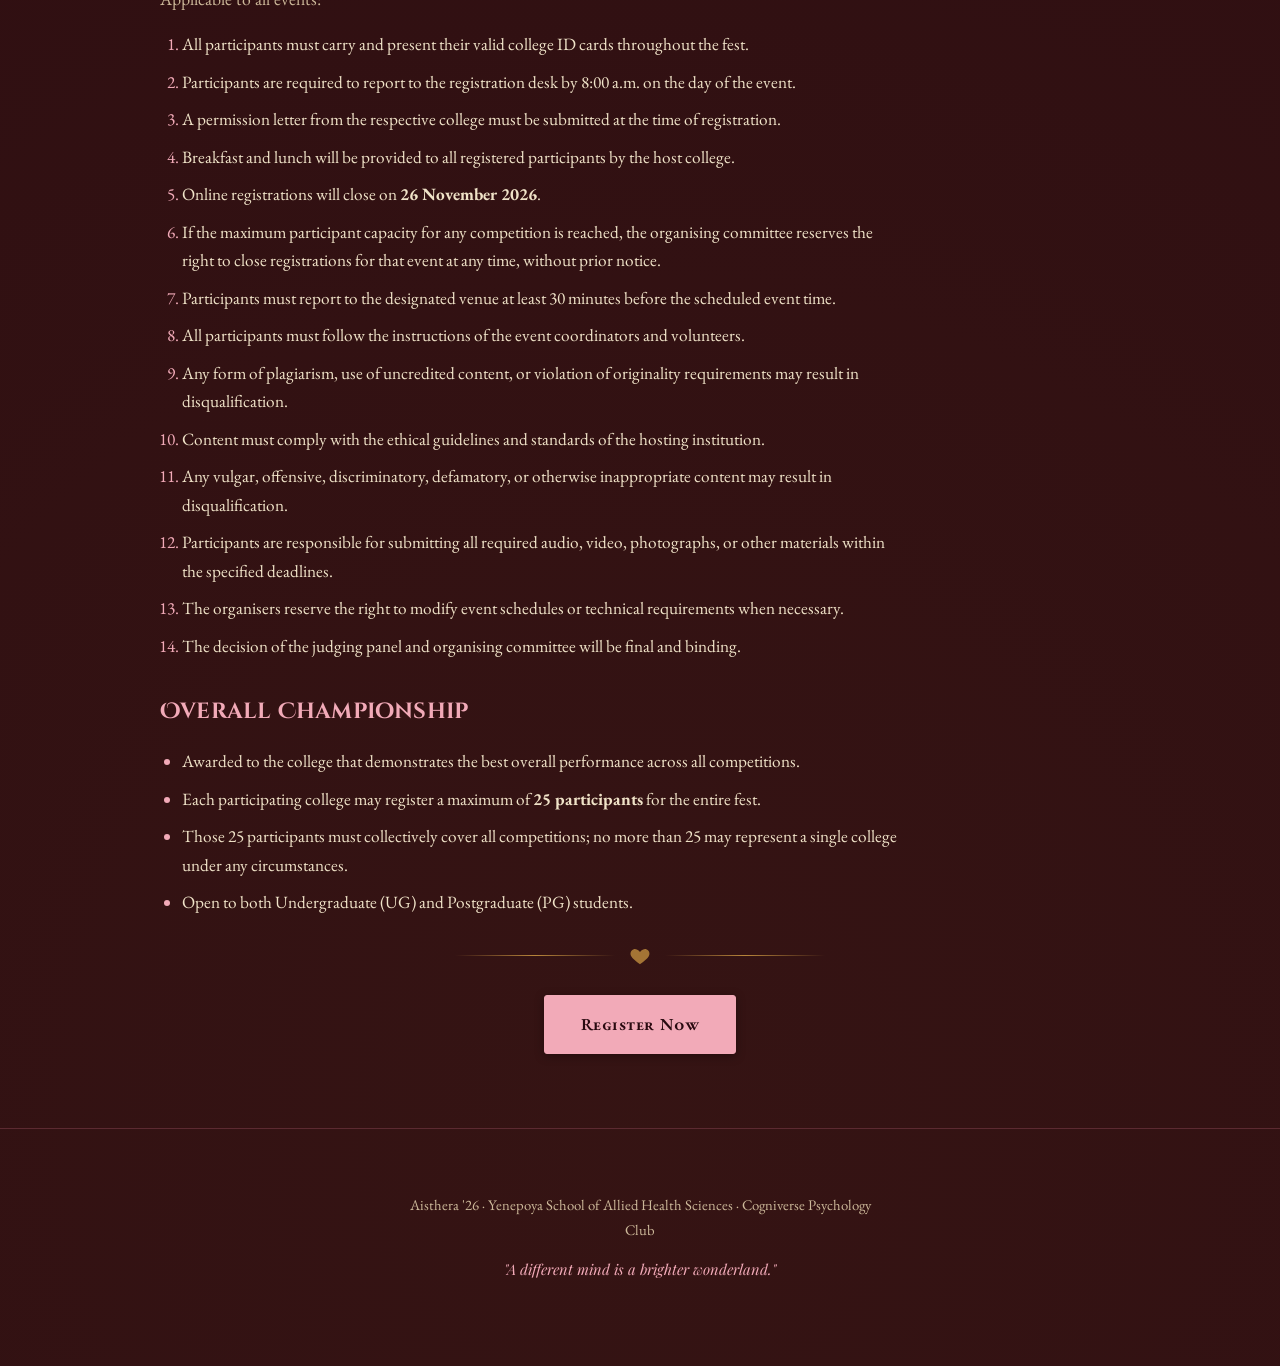
==== commit 928b87b1: "add group dance contact and registration fee" ====
--- a/index.html
+++ b/index.html
@@ -84,6 +84,11 @@
       <p class="venue-address">Natekal - Manjanady Rd, Ullal, Naringana, Kallarakodi, Naringana, Karnataka 575018, India</p>
       <p class="venue-link"><a href="https://share.google/XzGzXH52BraoZFkg7" target="_blank" rel="noopener"><svg class="pin-icon" viewBox="0 0 90 122" width="22" height="30" aria-hidden="true" focusable="false"><path fill="#c64345" d="M45 0C20.1 0 0 19.9 0 44.5c0 11.2 5.2 22.6 12.7 33.6C23 93.1 36 107.7 45 122c9-14.3 22-28.9 32.3-43.9C84.8 67.1 90 55.7 90 44.5 90 19.9 69.9 0 45 0z"/><circle fill="#b52a2e" cx="45" cy="45" r="31"/><circle fill="#fff" cx="45" cy="45" r="20"/></svg><span>Get directions on Google Maps</span></a></p>
     </div>
+
+    <h3 class="sub-title">Registration Fee</h3>
+    <div class="venue">
+      <p class="venue-name">₹ 207</p>
+    </div>
   </section>
 
   <!-- EVENTS -->
@@ -144,6 +149,8 @@
         <p class="event-contact">
           <span class="head-name">Event Head: Jyothi Chandana</span>
           <span class="head-phone">+91 88489 69278</span>
+          <span class="head-name">Event Head: Priya</span>
+          <span class="head-phone">+91 95357 48644</span>
         </p>
       </article>
 
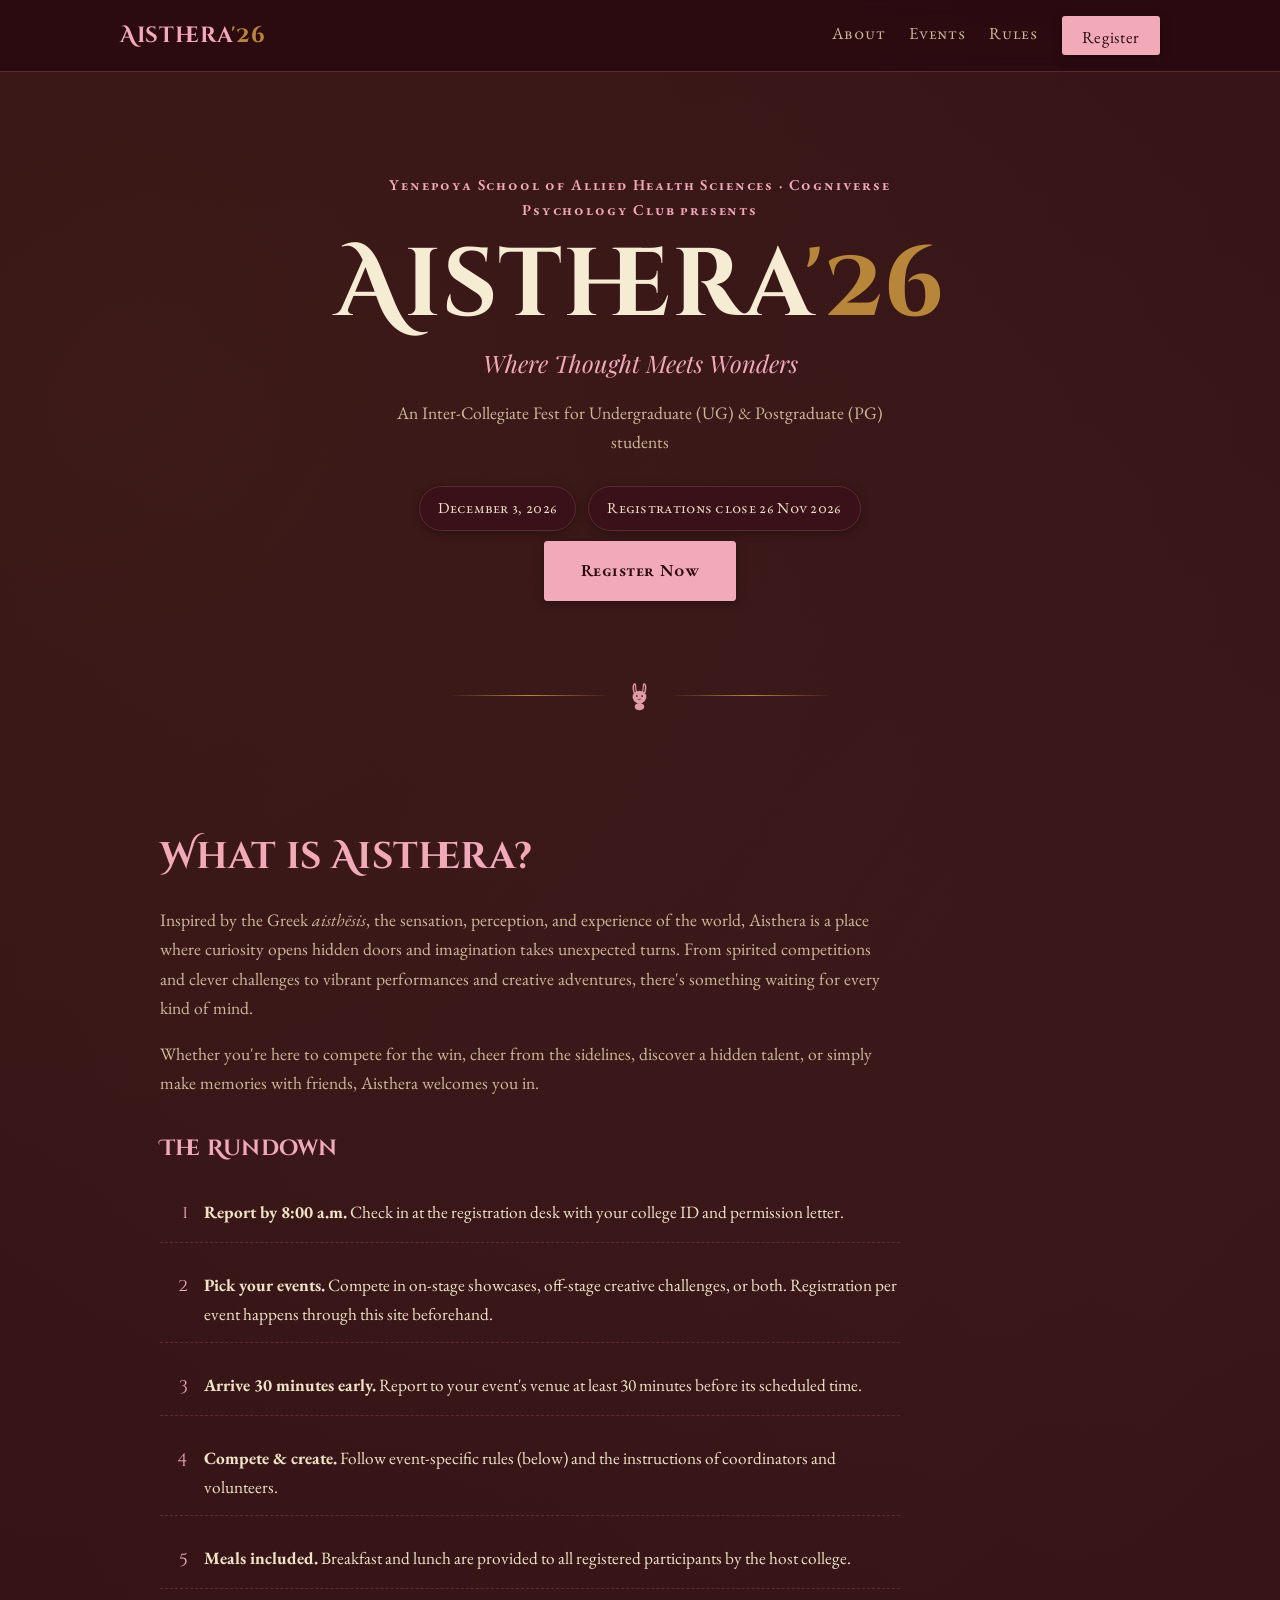
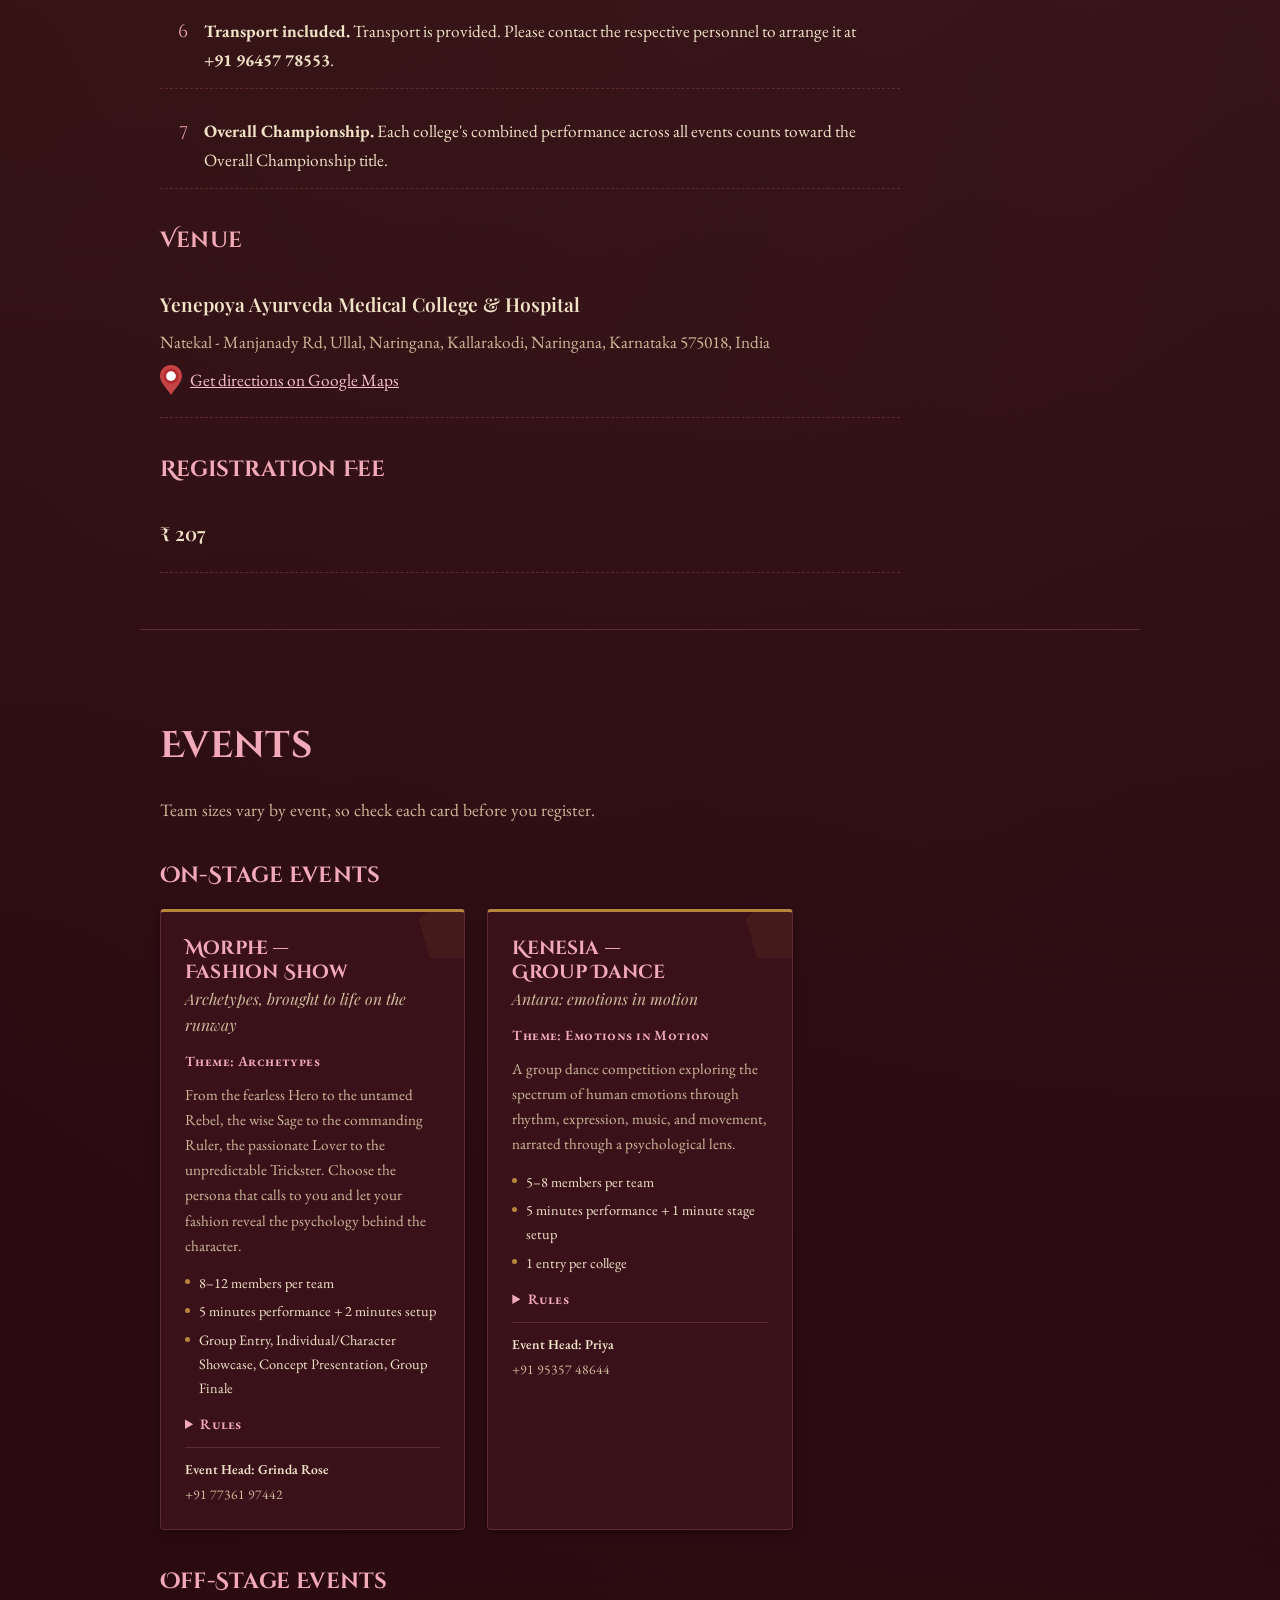
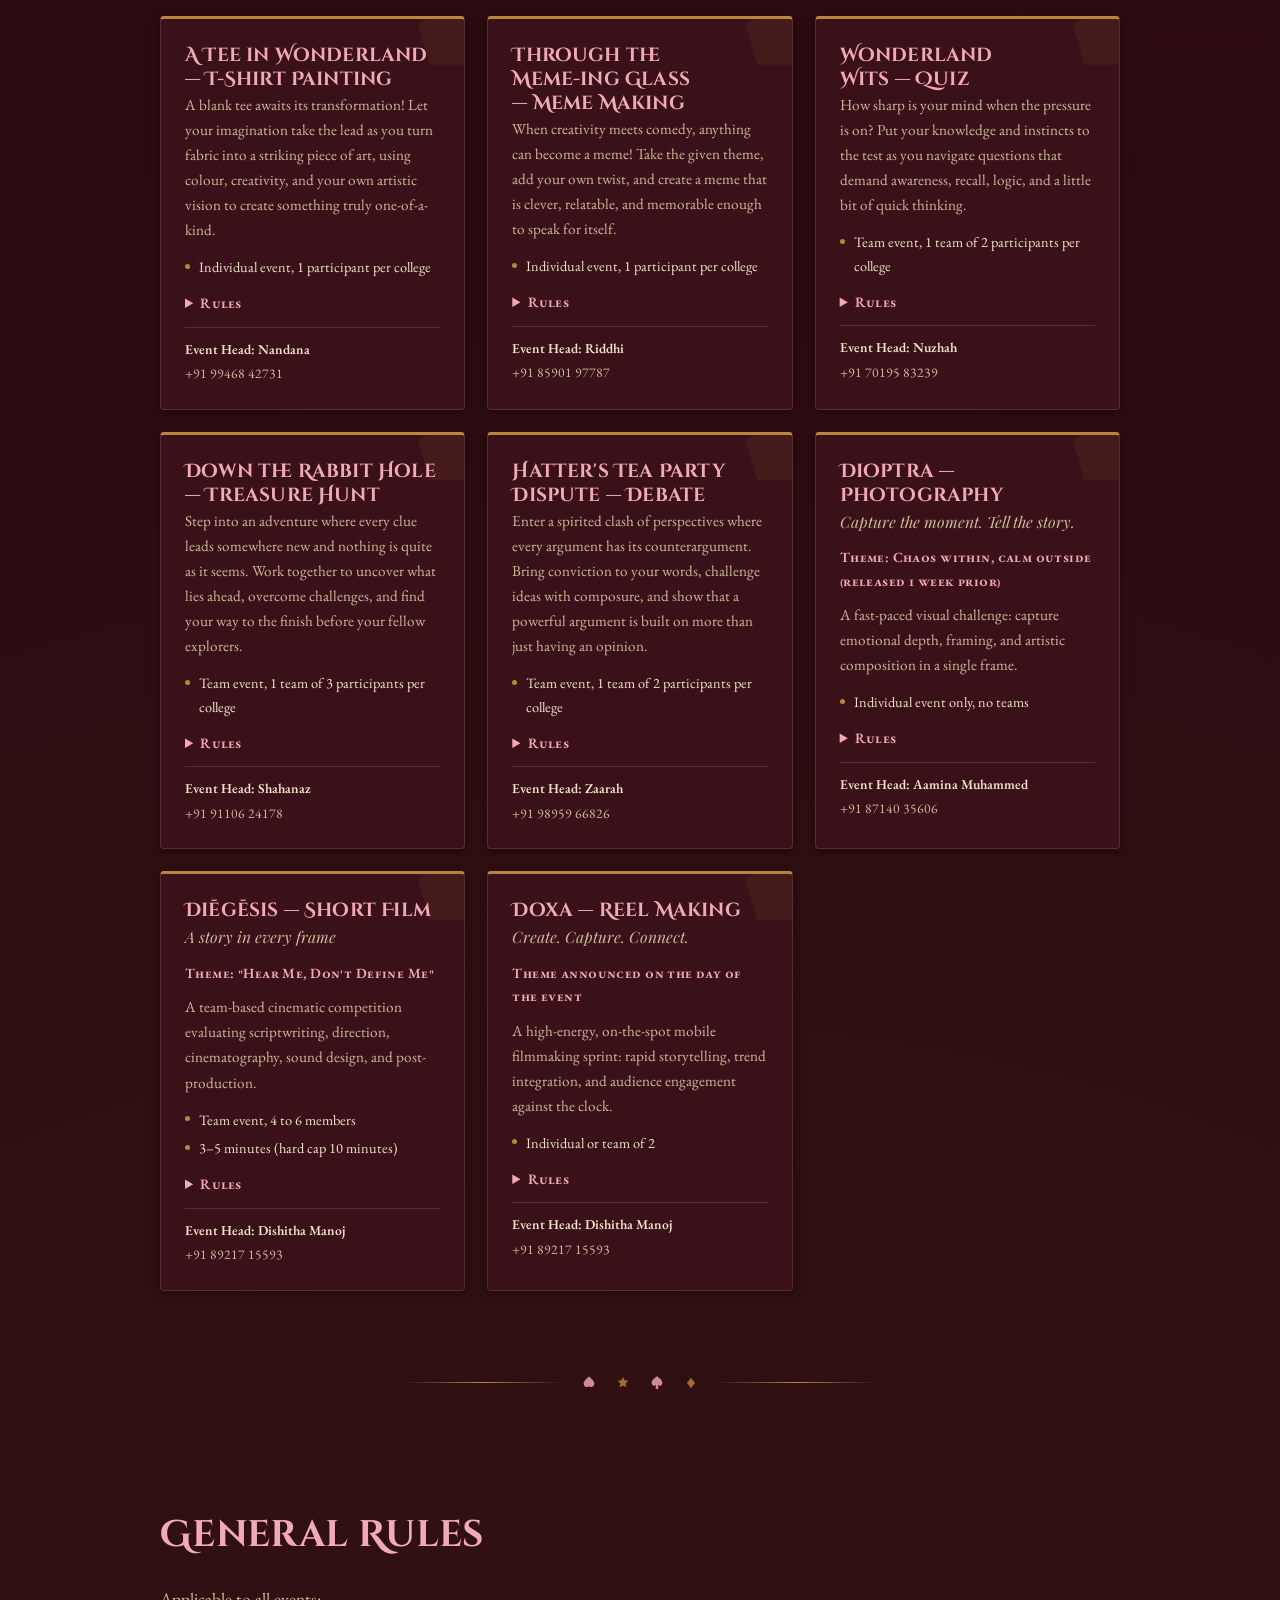
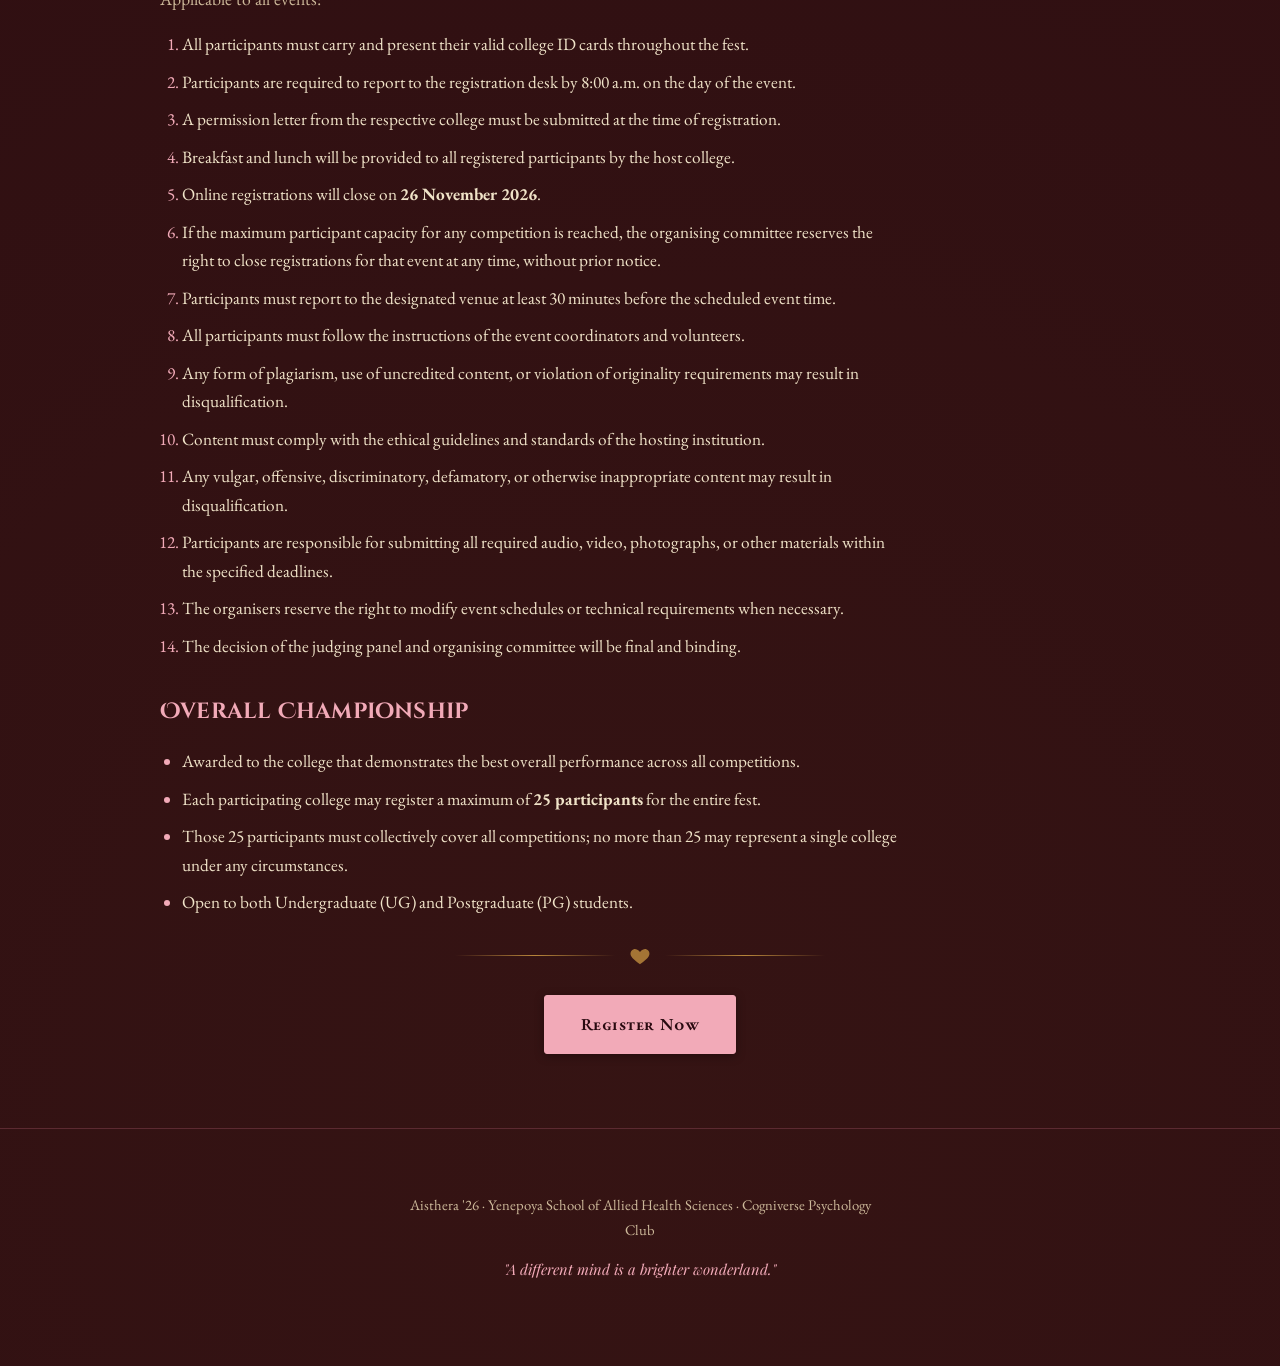
==== commit 9eace60f: "remove jyothi from group dance" ====
--- a/index.html
+++ b/index.html
@@ -147,8 +147,6 @@
           </ul>
         </details>
         <p class="event-contact">
-          <span class="head-name">Event Head: Jyothi Chandana</span>
-          <span class="head-phone">+91 88489 69278</span>
           <span class="head-name">Event Head: Priya</span>
           <span class="head-phone">+91 95357 48644</span>
         </p>
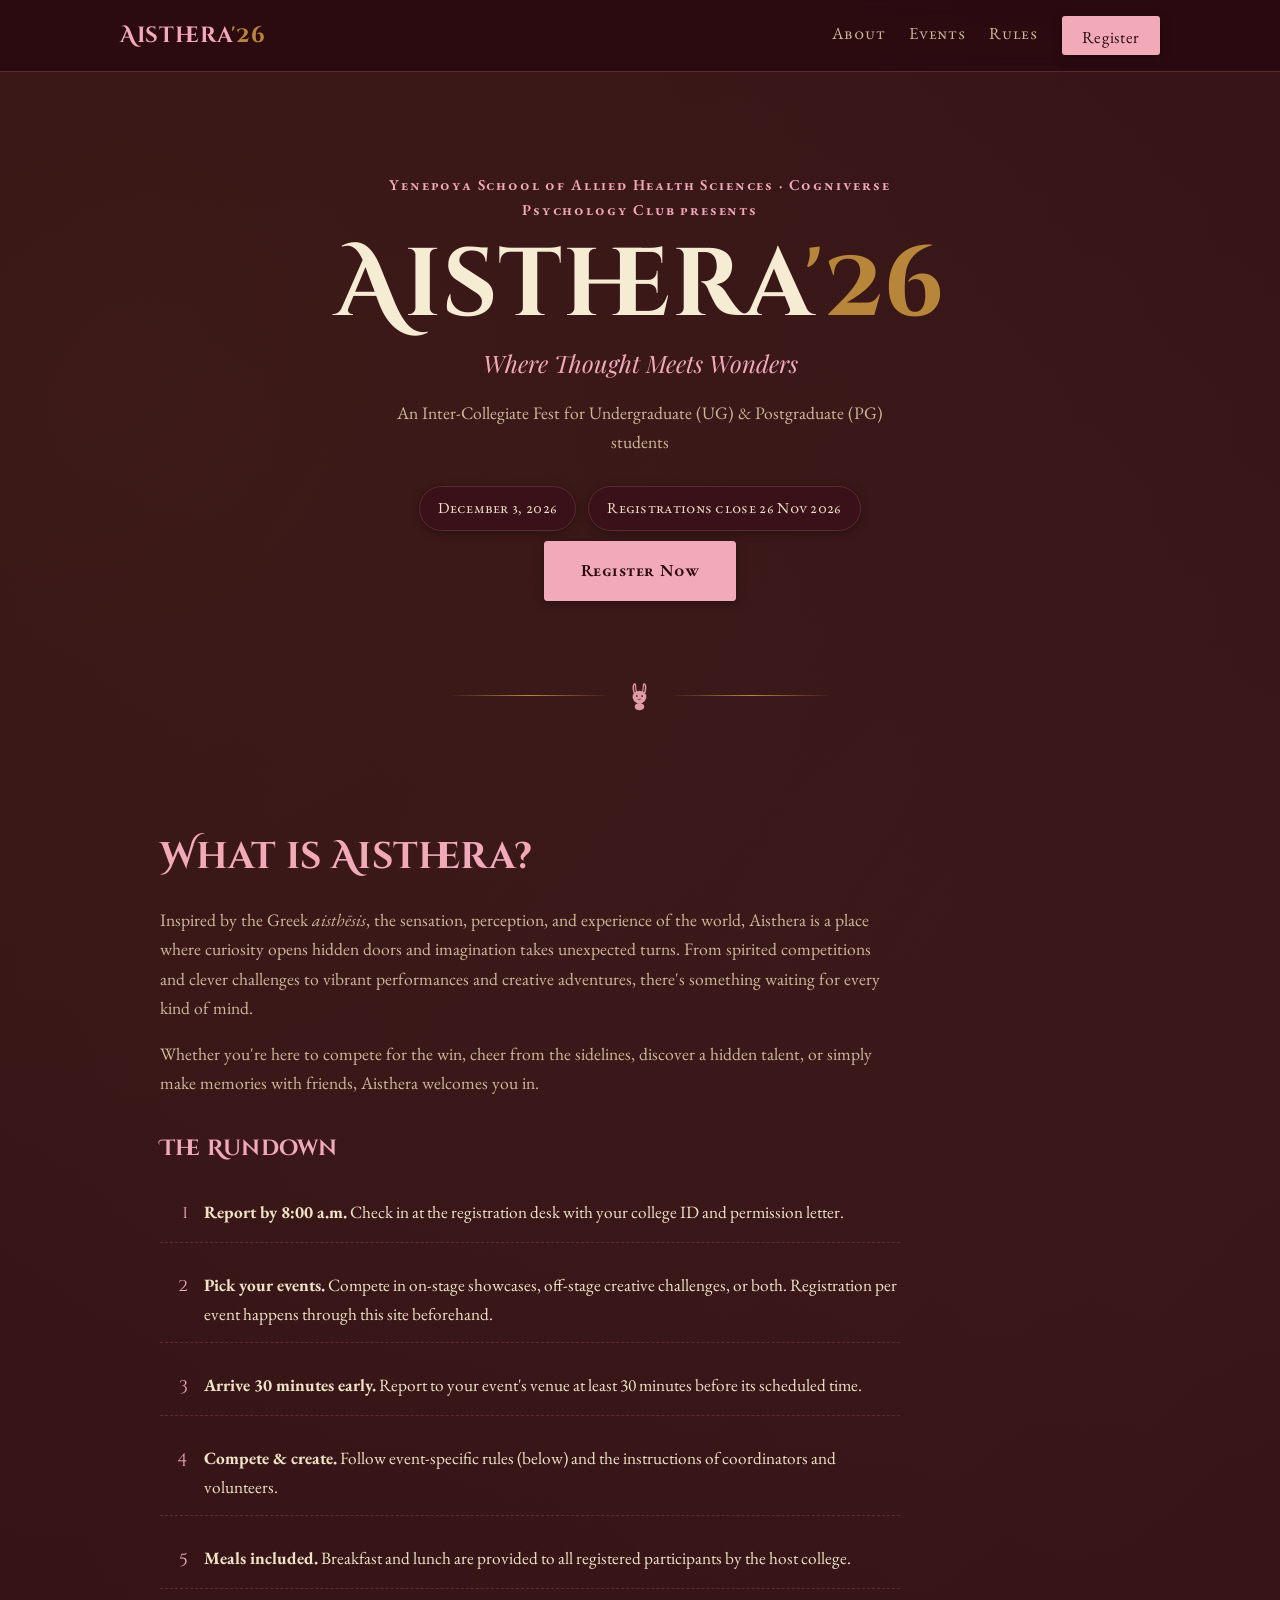
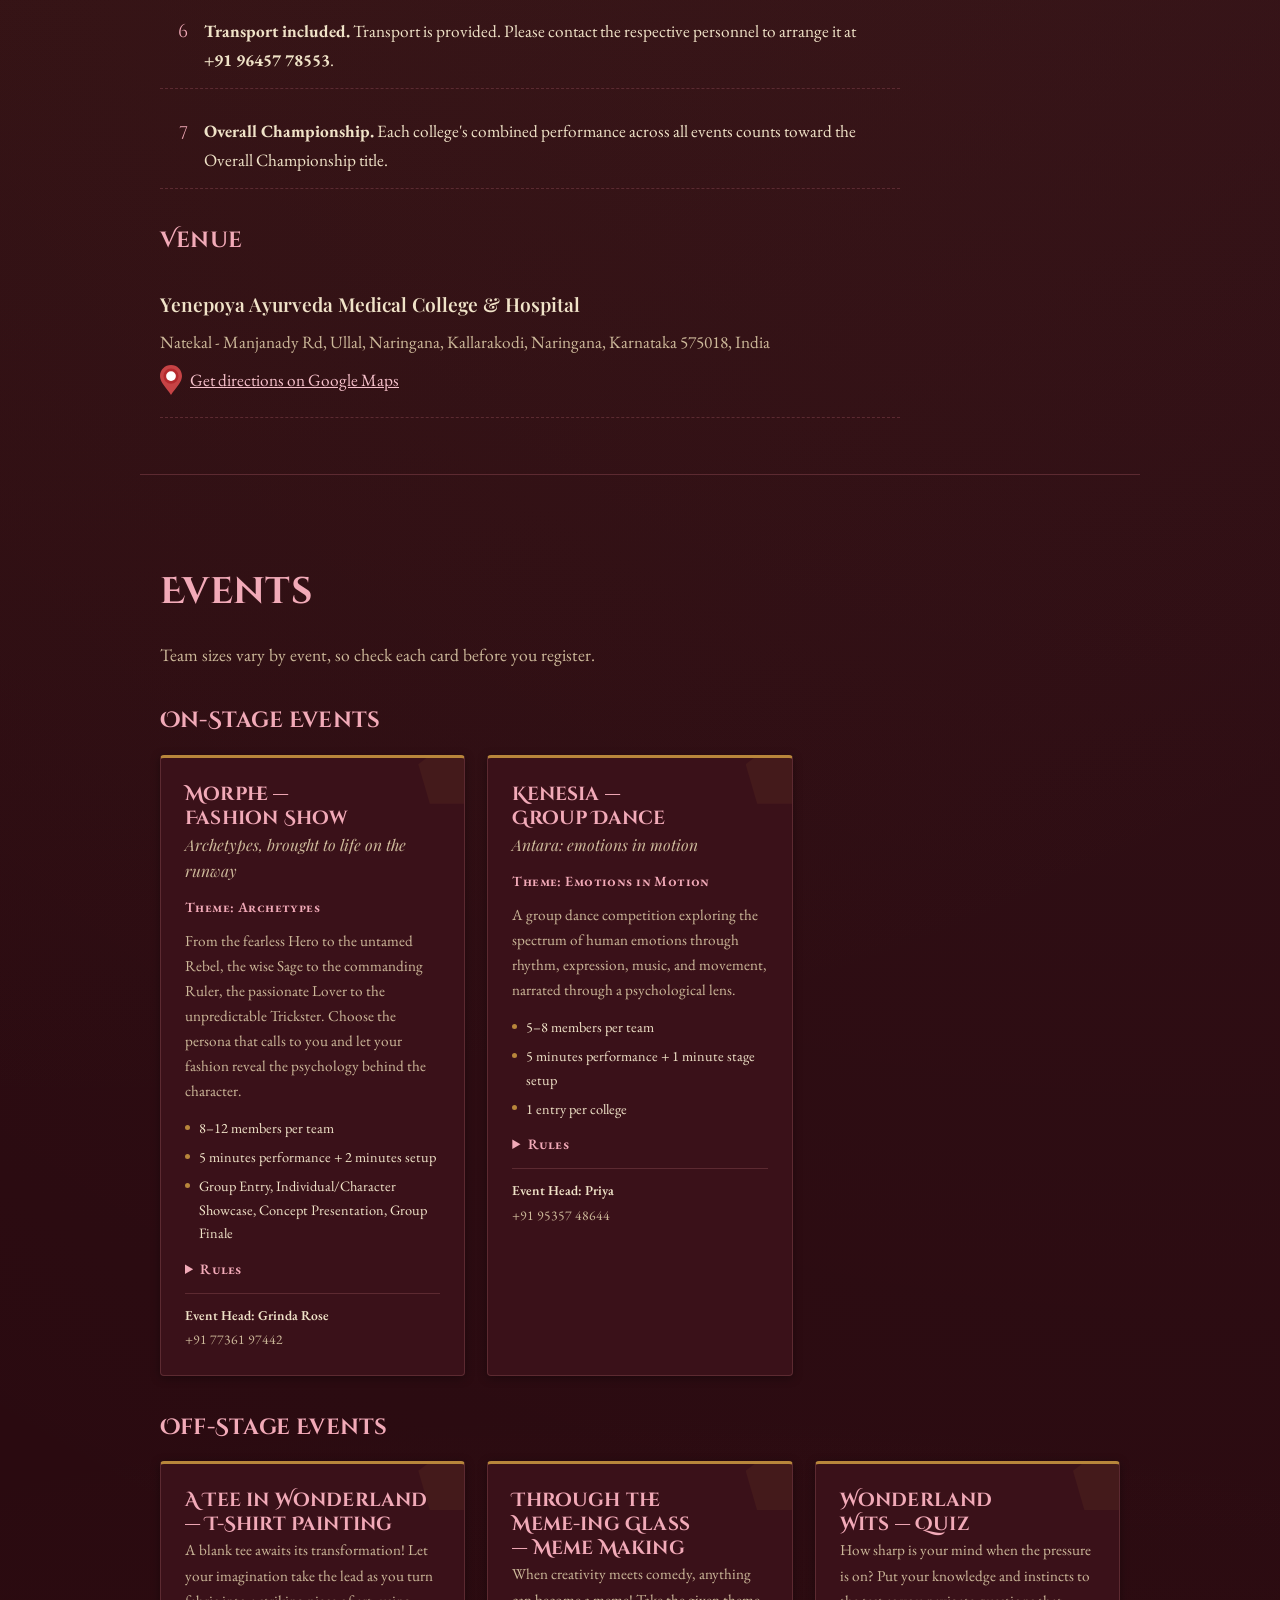
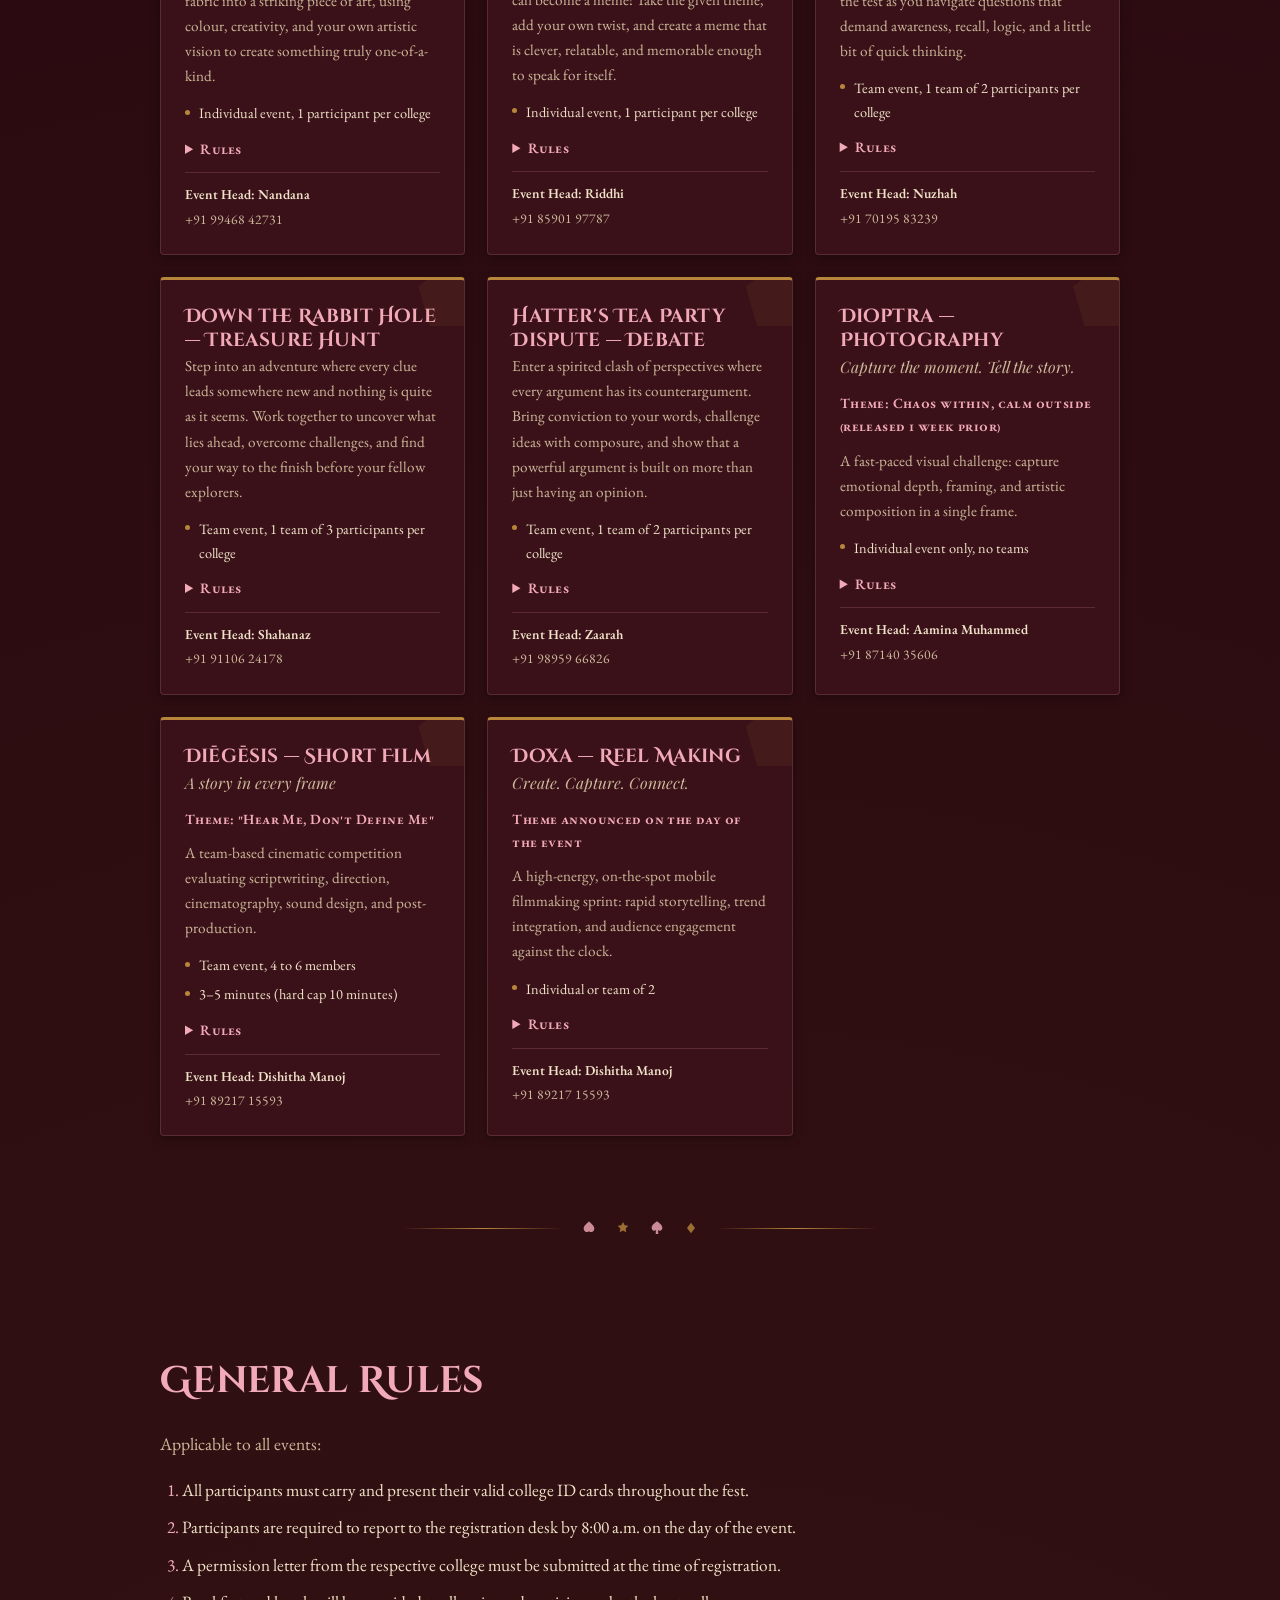
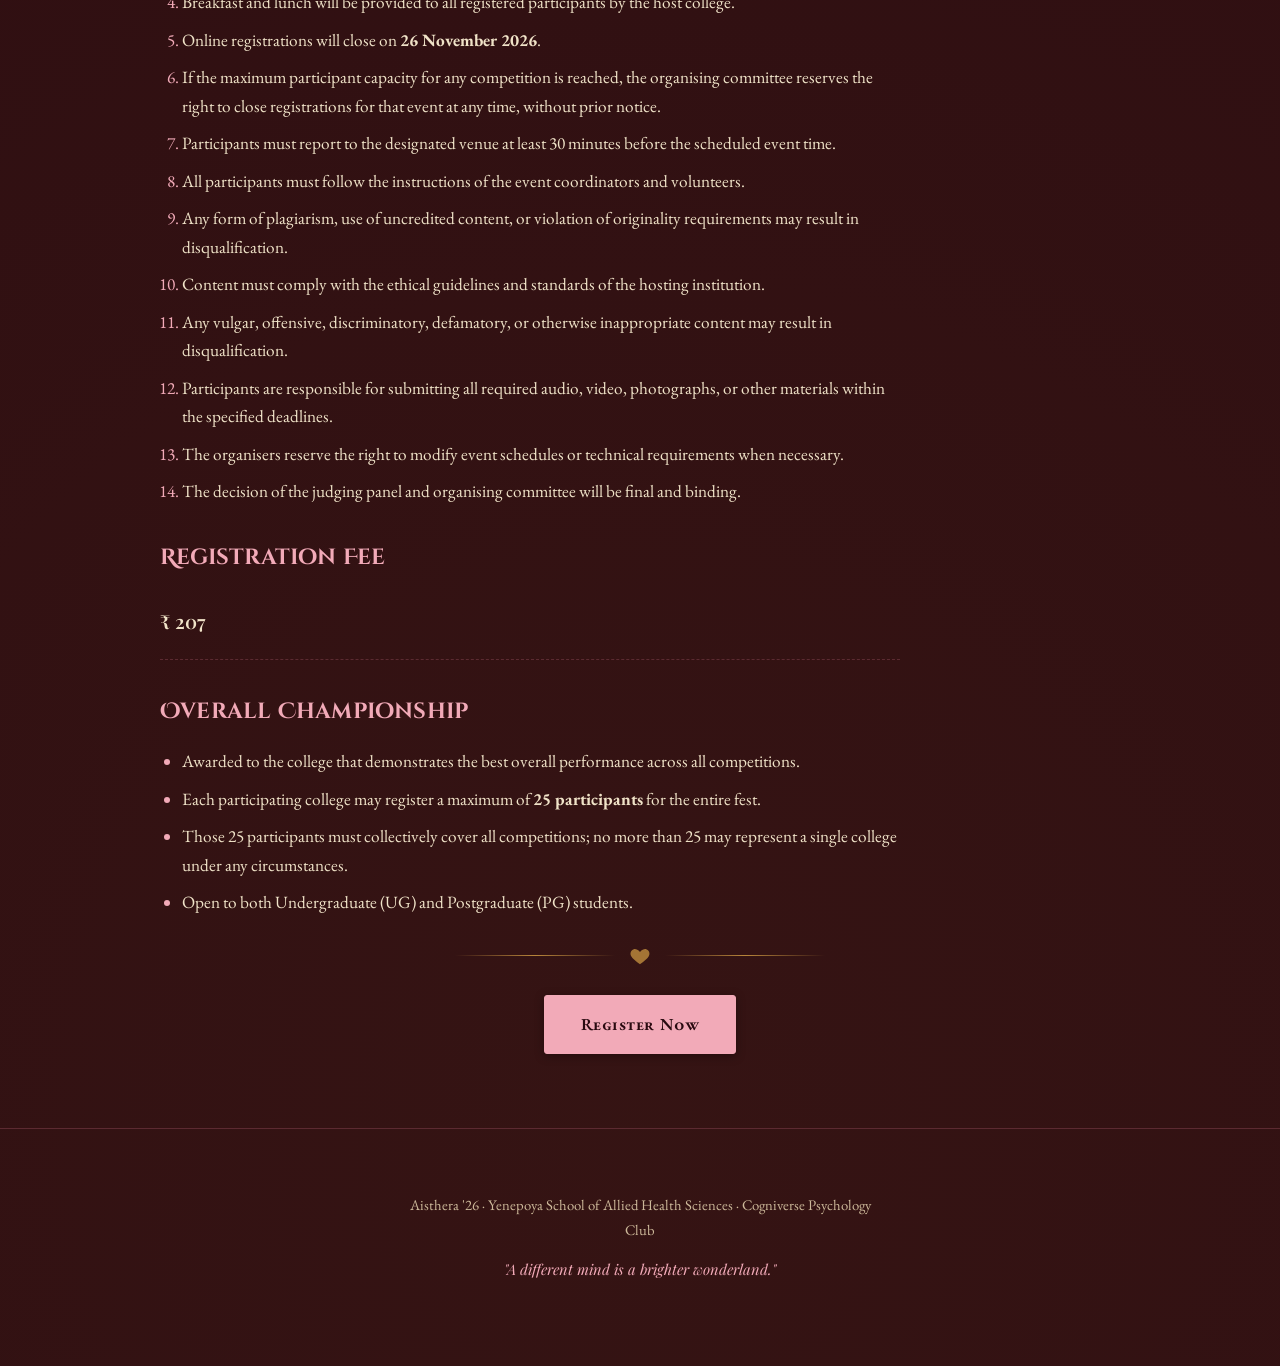
==== commit ec08fdfd: "move registration fee below general rules" ====
--- a/index.html
+++ b/index.html
@@ -83,11 +83,6 @@
       <p class="venue-name">Yenepoya Ayurveda Medical College &amp; Hospital</p>
       <p class="venue-address">Natekal - Manjanady Rd, Ullal, Naringana, Kallarakodi, Naringana, Karnataka 575018, India</p>
       <p class="venue-link"><a href="https://share.google/XzGzXH52BraoZFkg7" target="_blank" rel="noopener"><svg class="pin-icon" viewBox="0 0 90 122" width="22" height="30" aria-hidden="true" focusable="false"><path fill="#c64345" d="M45 0C20.1 0 0 19.9 0 44.5c0 11.2 5.2 22.6 12.7 33.6C23 93.1 36 107.7 45 122c9-14.3 22-28.9 32.3-43.9C84.8 67.1 90 55.7 90 44.5 90 19.9 69.9 0 45 0z"/><circle fill="#b52a2e" cx="45" cy="45" r="31"/><circle fill="#fff" cx="45" cy="45" r="20"/></svg><span>Get directions on Google Maps</span></a></p>
-    </div>
-
-    <h3 class="sub-title">Registration Fee</h3>
-    <div class="venue">
-      <p class="venue-name">₹ 207</p>
     </div>
   </section>
 
@@ -381,6 +376,11 @@
       <li>The decision of the judging panel and organising committee will be final and binding.</li>
     </ol>
 
+    <h3 class="sub-title">Registration Fee</h3>
+    <div class="venue">
+      <p class="venue-name">₹ 207</p>
+    </div>
+
     <h3 class="sub-title">Overall Championship</h3>
     <ul class="rules-list">
       <li>Awarded to the college that demonstrates the best overall performance across all competitions.</li>
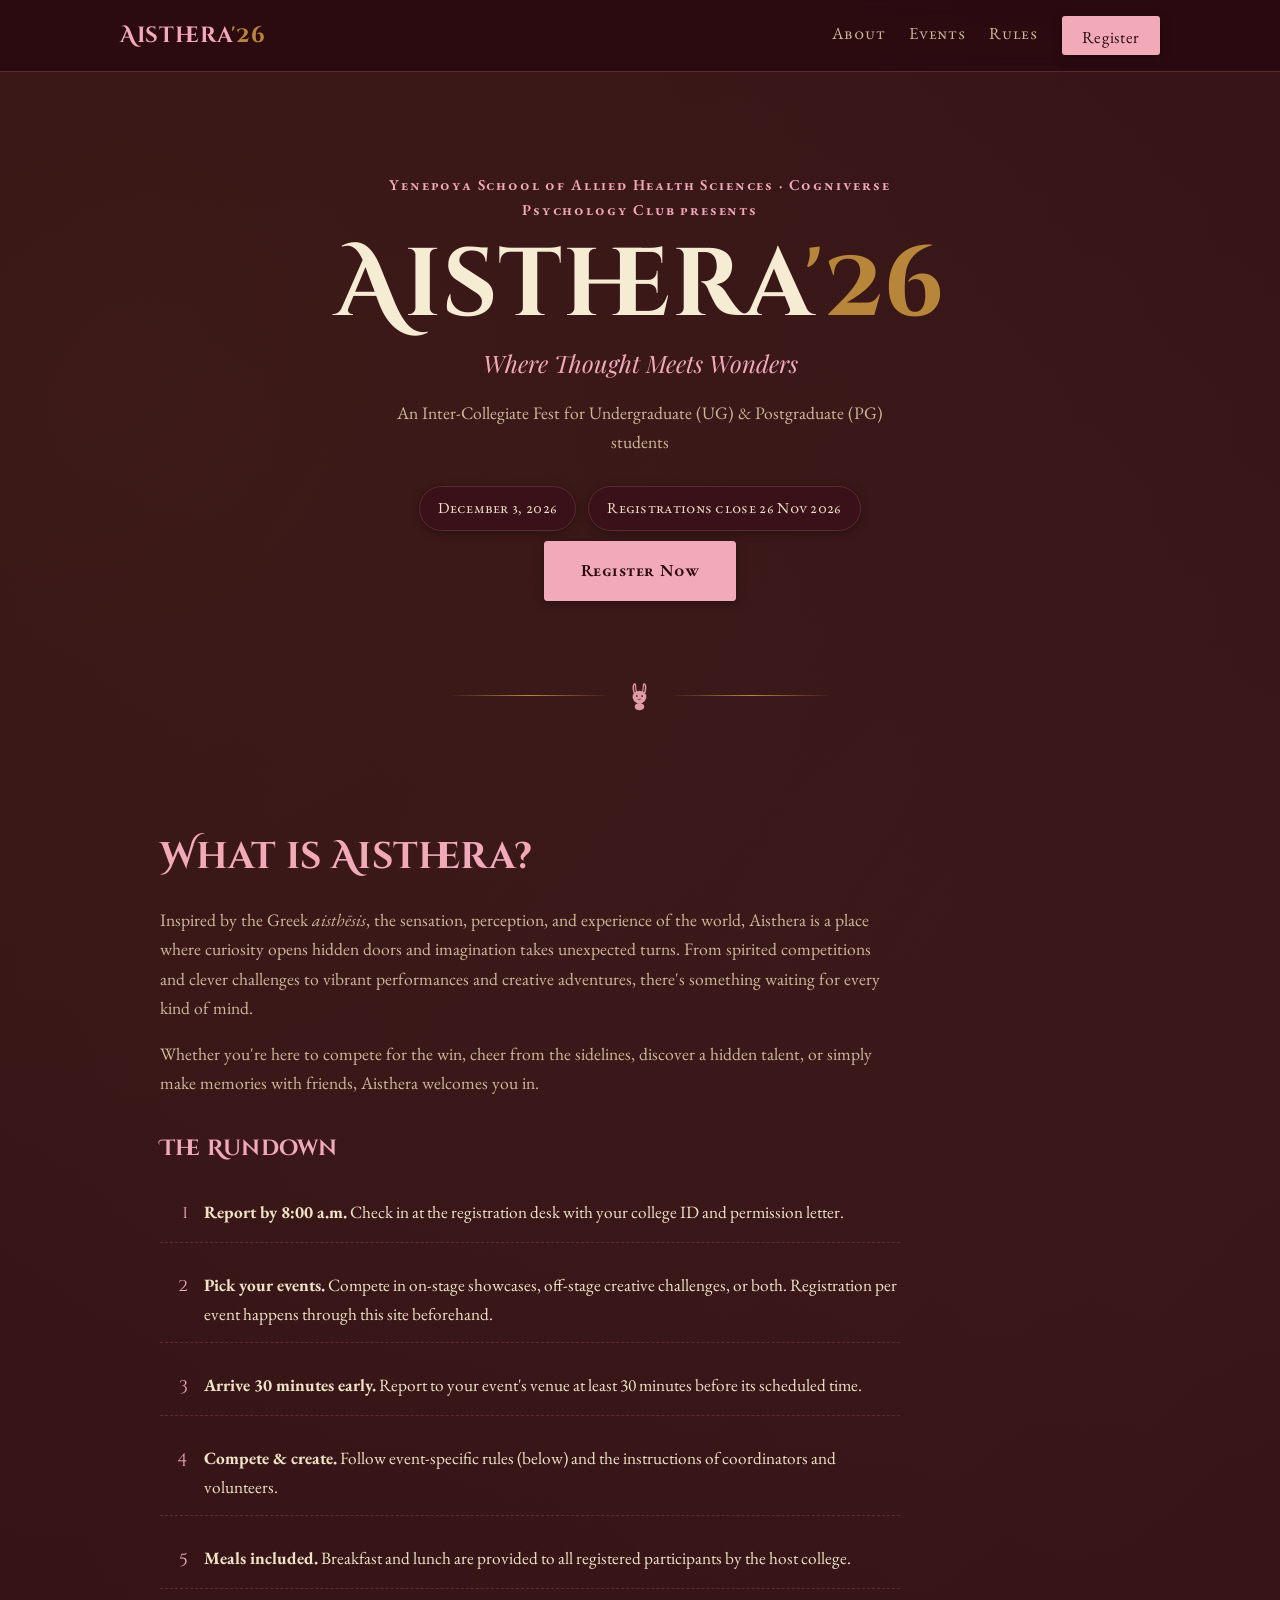
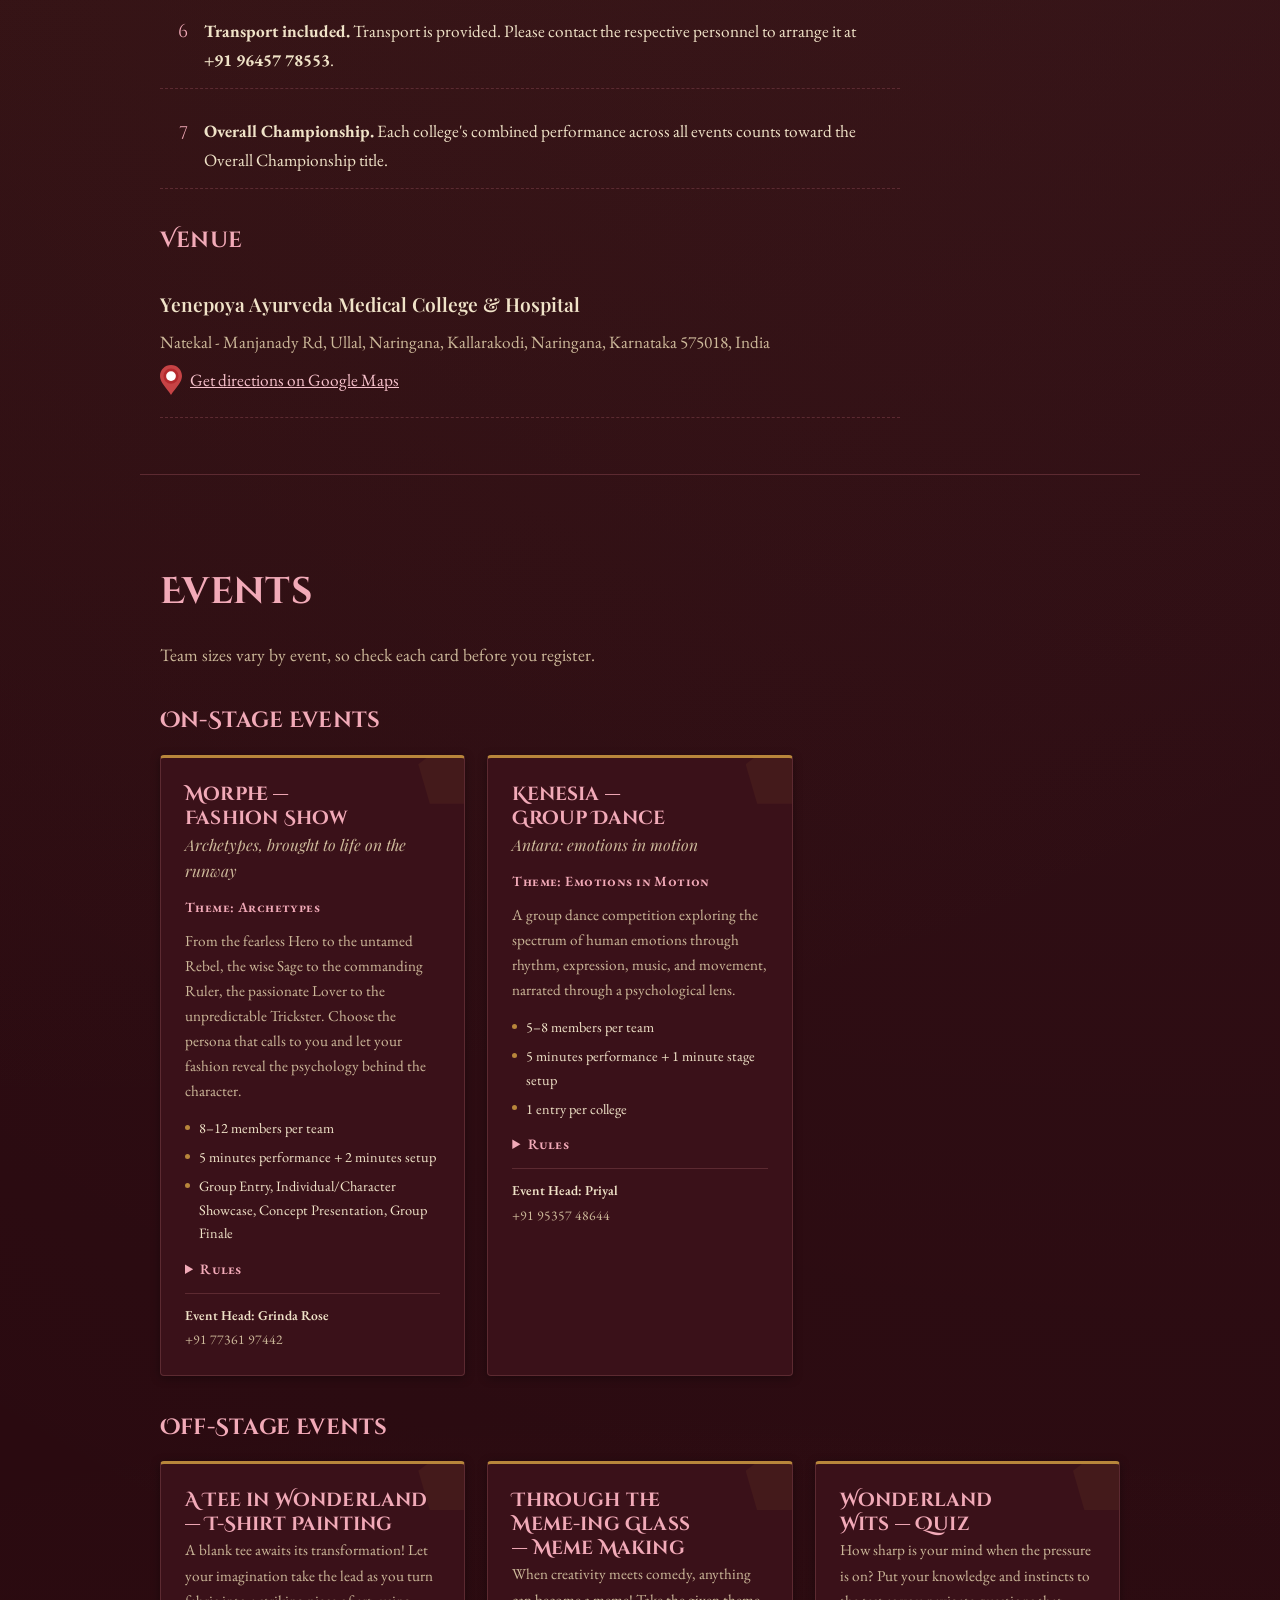
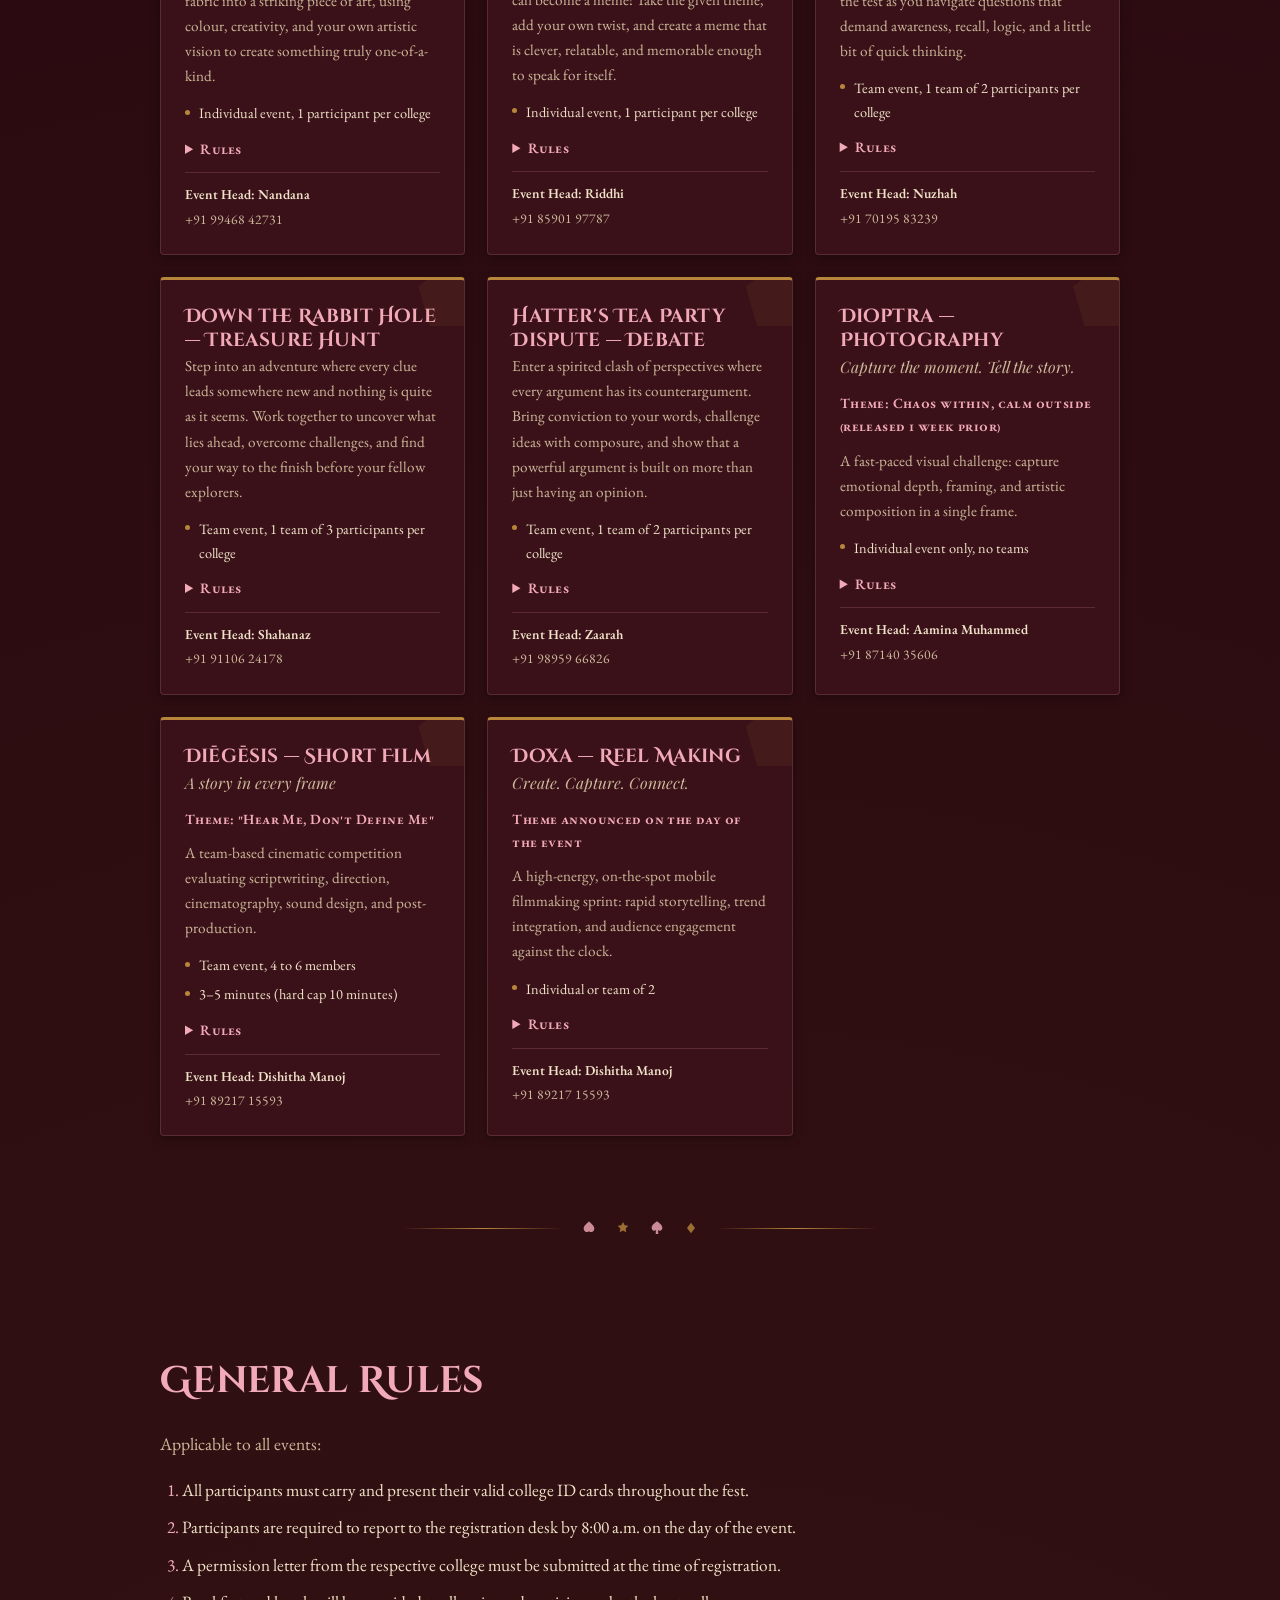
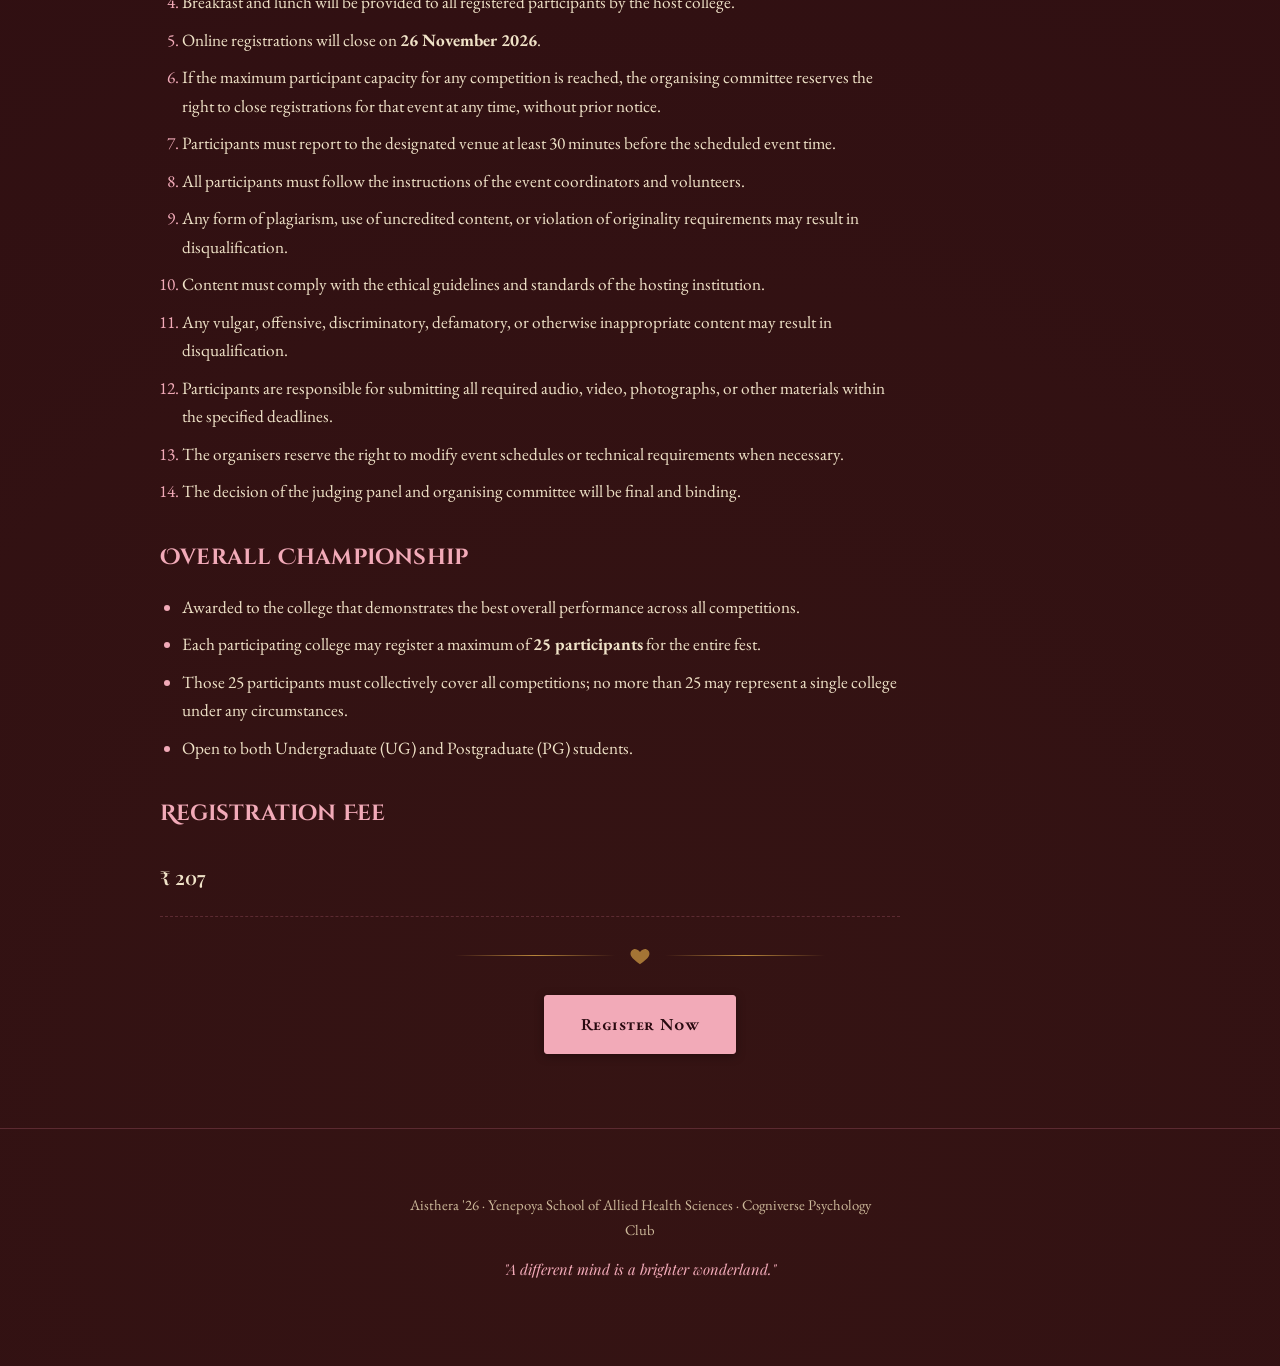
==== commit 2804d9f4: "move registration fee, fix Priyal spelling" ====
--- a/index.html
+++ b/index.html
@@ -142,7 +142,7 @@
           </ul>
         </details>
         <p class="event-contact">
-          <span class="head-name">Event Head: Priya</span>
+          <span class="head-name">Event Head: Priyal</span>
           <span class="head-phone">+91 95357 48644</span>
         </p>
       </article>
@@ -376,11 +376,6 @@
       <li>The decision of the judging panel and organising committee will be final and binding.</li>
     </ol>
 
-    <h3 class="sub-title">Registration Fee</h3>
-    <div class="venue">
-      <p class="venue-name">₹ 207</p>
-    </div>
-
     <h3 class="sub-title">Overall Championship</h3>
     <ul class="rules-list">
       <li>Awarded to the college that demonstrates the best overall performance across all competitions.</li>
@@ -389,6 +384,11 @@
       <li>Open to both Undergraduate (UG) and Postgraduate (PG) students.</li>
     </ul>
 
+    <h3 class="sub-title">Registration Fee</h3>
+    <div class="venue">
+      <p class="venue-name">₹ 207</p>
+    </div>
+
     <div class="ornament" aria-hidden="true">
       <svg viewBox="0 0 24 24" fill="currentColor"><path d="M12 21s-6.7-4.35-9.4-8.4C.8 9.7 1.6 6 4.7 4.8 7 3.9 9.3 4.9 12 7.6c2.7-2.7 5-3.7 7.3-2.8 3.1 1.2 3.9 4.9 2.1 7.8C18.7 16.65 12 21 12 21z"/></svg>
     </div>
